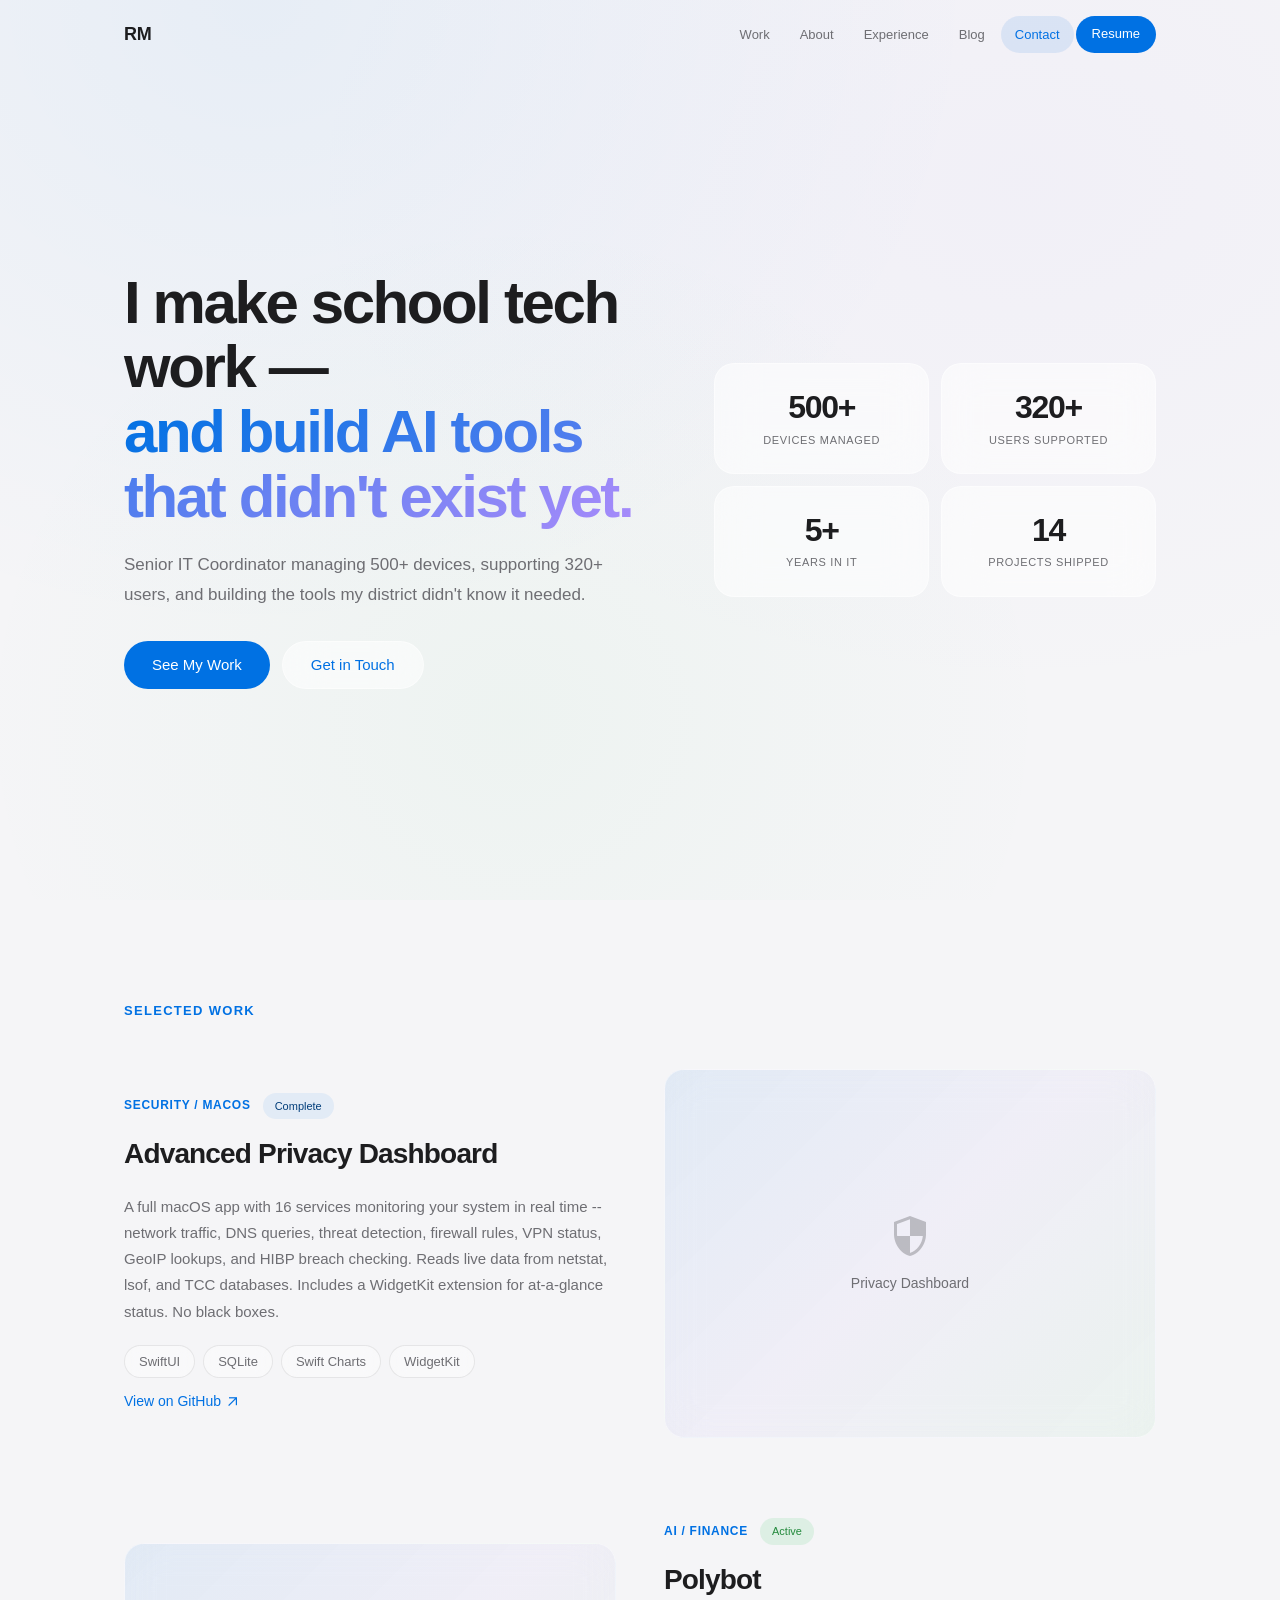
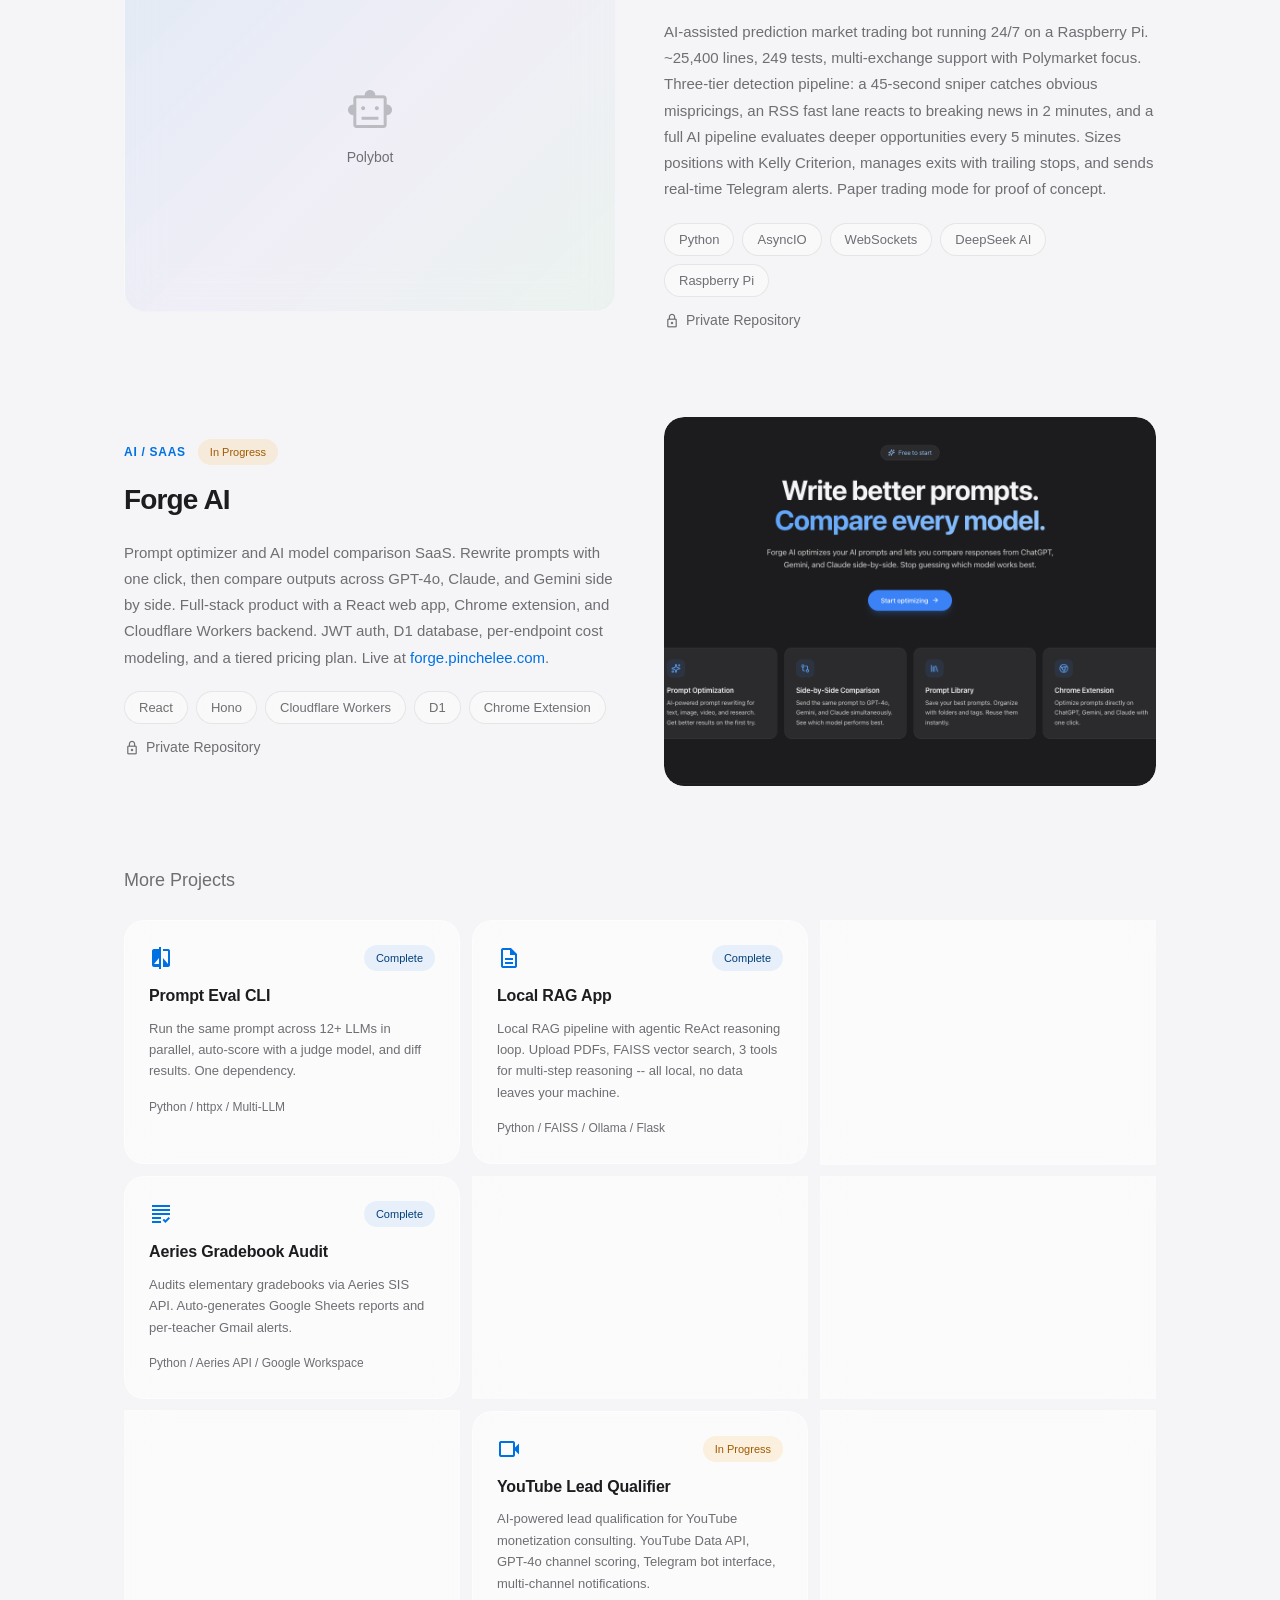
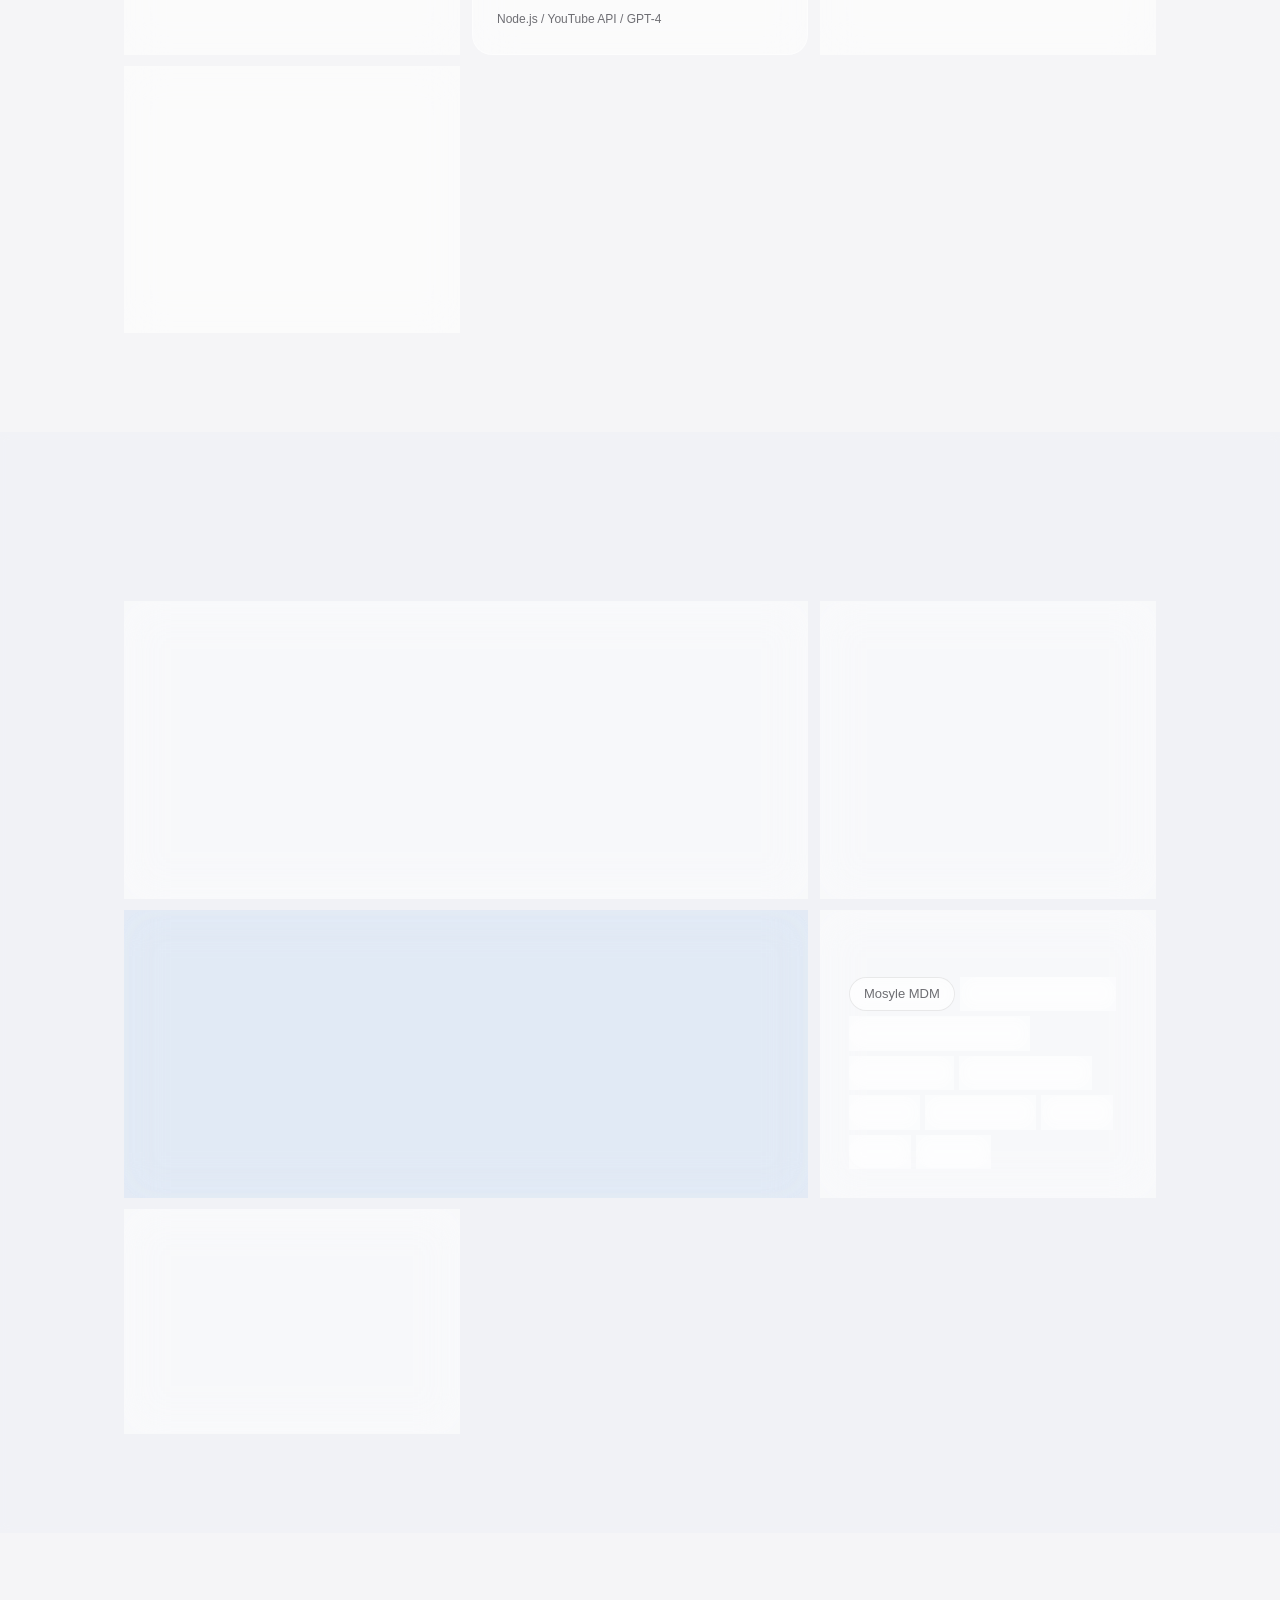
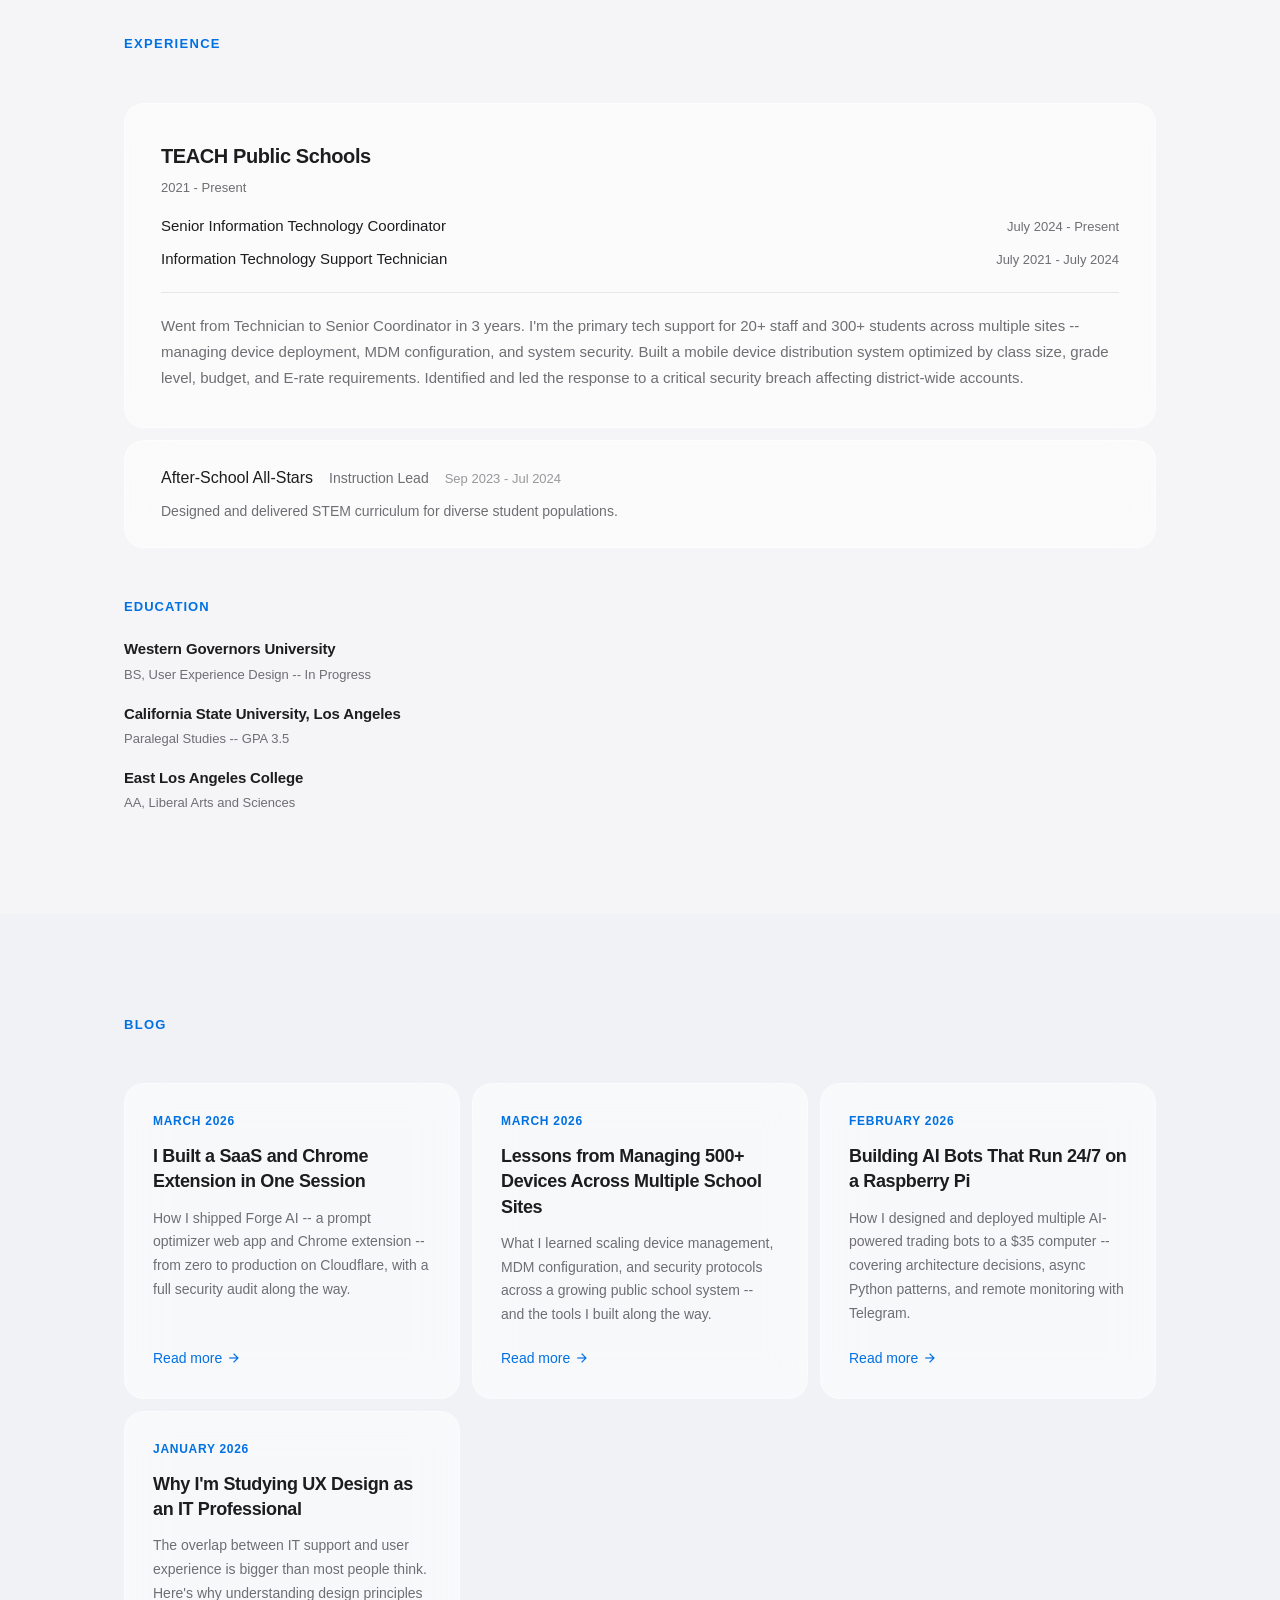
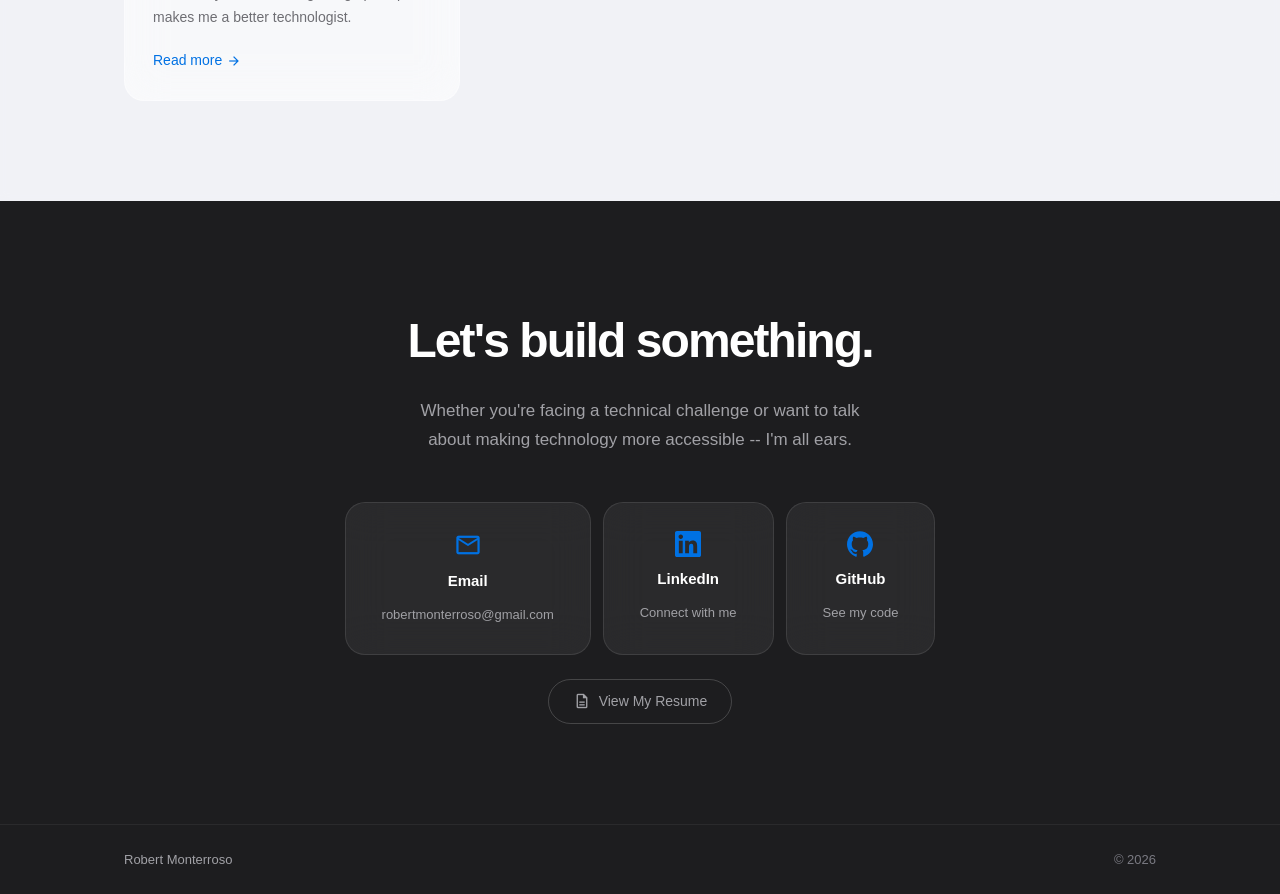
==== index.html @ 57c4ecdb "Add Forge AI screenshot, rename PromptForge to Forge AI, add live link Co-Authored-By: Claude Opus 4" ====
<!DOCTYPE html>
<html lang="en" class="no-js">
<head>
    <meta charset="UTF-8">
    <meta name="viewport" content="width=device-width, initial-scale=1.0">
    <meta name="description" content="Robert Monterroso - Senior IT Coordinator. I make school tech actually work.">
    <meta name="author" content="Robert Monterroso">
    <meta name="theme-color" content="#fafafa">
    <link rel="canonical" href="https://pinchelee.com">
    <meta property="og:title" content="Robert Monterroso | I Make School Tech Work">
    <meta property="og:description" content="Senior IT Coordinator building tools, securing systems, and making technology accessible across multi-site school environments.">
    <meta property="og:type" content="website">
    <meta property="og:url" content="https://pinchelee.com">
    <meta property="og:image" content="og-image.png">
    <meta name="twitter:card" content="summary_large_image">
    <meta name="twitter:title" content="Robert Monterroso | I Make School Tech Work">
    <meta name="twitter:description" content="Senior IT Coordinator building tools, securing systems, and making technology accessible.">
    <meta name="twitter:image" content="og-image.png">
    <title>Robert Monterroso | Senior IT Coordinator</title>
    <link rel="preconnect" href="https://fonts.googleapis.com">
    <link rel="preconnect" href="https://fonts.gstatic.com" crossorigin>
    <link href="https://fonts.googleapis.com/css2?family=Roboto:wght@300;400;500;700;900&display=swap" rel="stylesheet">
    <link href="https://fonts.googleapis.com/css2?family=Material+Symbols+Outlined:opsz,wght,FILL,GRAD@24,400,0,0&display=swap" rel="stylesheet">
    <link rel="stylesheet" href="style.css">
</head>
<body>
    <a href="#main" class="skip-link">Skip to main content</a>

    <!-- Scroll Progress -->
    <div class="scroll-progress" id="scrollProgress"></div>

    <nav class="nav" id="nav" aria-label="Main navigation">
        <div class="nav-inner">
            <a href="#" class="nav-logo">RM</a>
            <div class="nav-links" id="navLinks">
                <a href="#work" data-section="work">Work</a>
                <a href="#about" data-section="about">About</a>
                <a href="#experience" data-section="experience">Experience</a>
                <a href="#blog" data-section="blog">Blog</a>
                <a href="#contact" data-section="contact">Contact</a>
                <a href="robert-monterroso-resume.pdf" target="_blank" rel="noopener" class="nav-resume">Resume</a>
            </div>
            <button class="nav-toggle" id="navToggle" aria-label="Toggle navigation menu" aria-expanded="false" aria-controls="navLinks">
                <span></span><span></span><span></span>
            </button>
        </div>
    </nav>

    <main id="main">

    <!-- Hero -->
    <section class="hero" aria-label="Introduction">
        <div class="container hero-container">
            <div class="hero-content">
                <h1 class="hero-title">I make school tech work —<br><span class="hero-accent">and build AI tools that didn't exist yet.</span></h1>
                <p class="hero-subtitle">
                    Senior IT Coordinator managing 500+ devices, supporting 320+ users,
                    and building the tools my district didn't know it needed.
                </p>
                <div class="hero-actions">
                    <a href="#work" class="btn btn-filled">
                        See My Work
                    </a>
                    <a href="#contact" class="btn btn-outlined">Get in Touch</a>
                </div>
            </div>
            <div class="hero-visual">
                <div class="hero-stat-grid">
                    <div class="hero-stat">
                        <span class="hero-stat-number" aria-hidden="true">500+</span>
                        <span class="sr-only">500+</span>
                        <span class="hero-stat-label">Devices Managed</span>
                    </div>
                    <div class="hero-stat">
                        <span class="hero-stat-number" aria-hidden="true">320+</span>
                        <span class="sr-only">320+</span>
                        <span class="hero-stat-label">Users Supported</span>
                    </div>
                    <div class="hero-stat">
                        <span class="hero-stat-number" aria-hidden="true">5+</span>
                        <span class="sr-only">5+</span>
                        <span class="hero-stat-label">Years in IT</span>
                    </div>
                    <div class="hero-stat">
                        <span class="hero-stat-number" aria-hidden="true">14</span>
                        <span class="sr-only">14</span>
                        <span class="hero-stat-label">Projects Shipped</span>
                    </div>
                </div>
            </div>
        </div>
    </section>

    <!-- Featured Work -->
    <section class="section" id="work">
        <div class="container">
            <h2 class="section-label">Selected Work</h2>

            <!-- Featured Project 1 -->
            <div class="featured-project">
                <div class="featured-info">
                    <div class="featured-meta">
                        <span class="project-type">Security / macOS</span>
                        <span class="status status-complete">Complete</span>
                    </div>
                    <h3 class="featured-title">Advanced Privacy Dashboard</h3>
                    <p class="featured-desc">
                        A full macOS app with 16 services monitoring your system in real time -- network traffic,
                        DNS queries, threat detection, firewall rules, VPN status, GeoIP lookups, and HIBP breach
                        checking. Reads live data from netstat, lsof, and TCC databases. Includes a WidgetKit
                        extension for at-a-glance status. No black boxes.
                    </p>
                    <div class="chip-group">
                        <span class="chip">SwiftUI</span>
                        <span class="chip">SQLite</span>
                        <span class="chip">Swift Charts</span>
                        <span class="chip">WidgetKit</span>
                    </div>
                    <a href="https://github.com/pincheleee/AdvancedPrivacyDashboard" target="_blank" rel="noopener" class="project-link">
                        View on GitHub
                        <span class="material-symbols-outlined" aria-hidden="true">arrow_outward</span>
                    </a>
                </div>
                <div class="featured-visual">
                    <div class="featured-placeholder">
                        <span class="material-symbols-outlined" aria-hidden="true">security</span>
                        <span>Privacy Dashboard</span>
                    </div>
                </div>
            </div>

            <!-- Featured Project 2 -->
            <div class="featured-project featured-project-reverse">
                <div class="featured-info">
                    <div class="featured-meta">
                        <span class="project-type">AI / Finance</span>
                        <span class="status status-active">Active</span>
                    </div>
                    <h3 class="featured-title">Polybot</h3>
                    <p class="featured-desc">
                        AI-assisted prediction market trading bot running 24/7 on a Raspberry Pi. ~25,400 lines,
                        249 tests, multi-exchange support with Polymarket focus. Three-tier detection pipeline:
                        a 45-second sniper catches obvious mispricings, an RSS fast lane reacts to breaking news
                        in 2 minutes, and a full AI pipeline evaluates deeper opportunities every 5 minutes. Sizes
                        positions with Kelly Criterion, manages exits with trailing stops, and sends real-time
                        Telegram alerts. Paper trading mode for proof of concept.
                    </p>
                    <div class="chip-group">
                        <span class="chip">Python</span>
                        <span class="chip">AsyncIO</span>
                        <span class="chip">WebSockets</span>
                        <span class="chip">DeepSeek AI</span>
                        <span class="chip">Raspberry Pi</span>
                    </div>
                    <span class="project-link project-link-private">
                        <span class="material-symbols-outlined" aria-hidden="true">lock</span>
                        Private Repository
                    </span>
                </div>
                <div class="featured-visual">
                    <div class="featured-placeholder">
                        <span class="material-symbols-outlined" aria-hidden="true">smart_toy</span>
                        <span>Polybot</span>
                    </div>
                </div>
            </div>

            <!-- Featured Project 3 -->
            <div class="featured-project">
                <div class="featured-info">
                    <div class="featured-meta">
                        <span class="project-type">AI / SaaS</span>
                        <span class="status status-progress">In Progress</span>
                    </div>
                    <h3 class="featured-title">Forge AI</h3>
                    <p class="featured-desc">
                        Prompt optimizer and AI model comparison SaaS. Rewrite prompts with one click,
                        then compare outputs across GPT-4o, Claude, and Gemini side by side. Full-stack
                        product with a React web app, Chrome extension, and Cloudflare Workers backend.
                        JWT auth, D1 database, per-endpoint cost modeling, and a tiered pricing plan.
                        Live at <a href="https://forge.pinchelee.com" target="_blank" rel="noopener">forge.pinchelee.com</a>.
                    </p>
                    <div class="chip-group">
                        <span class="chip">React</span>
                        <span class="chip">Hono</span>
                        <span class="chip">Cloudflare Workers</span>
                        <span class="chip">D1</span>
                        <span class="chip">Chrome Extension</span>
                    </div>
                    <span class="project-link project-link-private">
                        <span class="material-symbols-outlined" aria-hidden="true">lock</span>
                        Private Repository
                    </span>
                </div>
                <div class="featured-visual">
                    <img src="img/forge-ai-screenshot.png" alt="Forge AI landing page" class="featured-img" loading="lazy">
                </div>
            </div>

            <!-- More Projects Grid -->
            <h3 class="more-projects-label">More Projects</h3>
            <div class="projects-grid">
                <a href="https://github.com/pincheleee/prompt-eval-cli" target="_blank" rel="noopener" class="mini-project-card">
                    <div class="mini-project-top">
                        <span class="material-symbols-outlined" aria-hidden="true">compare</span>
                        <span class="status status-complete">Complete</span>
                    </div>
                    <h4>Prompt Eval CLI</h4>
                    <p>Run the same prompt across 12+ LLMs in parallel, auto-score with a judge model, and diff results. One dependency.</p>
                    <div class="mini-chips">Python / httpx / Multi-LLM</div>
                </a>

                <a href="https://github.com/pincheleee/Local_RAG_App" target="_blank" rel="noopener" class="mini-project-card">
                    <div class="mini-project-top">
                        <span class="material-symbols-outlined" aria-hidden="true">description</span>
                        <span class="status status-complete">Complete</span>
                    </div>
                    <h4>Local RAG App</h4>
                    <p>Local RAG pipeline with agentic ReAct reasoning loop. Upload PDFs, FAISS vector search, 3 tools for multi-step reasoning -- all local, no data leaves your machine.</p>
                    <div class="mini-chips">Python / FAISS / Ollama / Flask</div>
                </a>

                <a href="https://github.com/pincheleee/grabby-app" target="_blank" rel="noopener" class="mini-project-card">
                    <div class="mini-project-top">
                        <span class="material-symbols-outlined" aria-hidden="true">download</span>
                        <span class="status status-complete">Complete</span>
                    </div>
                    <h4>Grabby</h4>
                    <p>Native macOS YouTube downloader. SwiftUI app wrapping yt-dlp with playlist support, download queue, history, and cookie passthrough. 35MB self-contained DMG.</p>
                    <div class="mini-chips">Swift / SwiftUI / SQLite / yt-dlp</div>
                </a>

                <div class="mini-project-card mini-project-card-static">
                    <div class="mini-project-top">
                        <span class="material-symbols-outlined" aria-hidden="true">grading</span>
                        <span class="status status-complete">Complete</span>
                    </div>
                    <h4>Aeries Gradebook Audit</h4>
                    <p>Audits elementary gradebooks via Aeries SIS API. Auto-generates Google Sheets reports and per-teacher Gmail alerts.</p>
                    <div class="mini-chips">Python / Aeries API / Google Workspace</div>
                </div>

                <a href="https://github.com/pincheleee/Research_Automation_App" target="_blank" rel="noopener" class="mini-project-card">
                    <div class="mini-project-top">
                        <span class="material-symbols-outlined" aria-hidden="true">science</span>
                        <span class="status status-progress">In Progress</span>
                    </div>
                    <h4>Research Automation</h4>
                    <p>Web scraping to AI processing to Notion pipeline. Handles bulk URLs, auto-transcription, and structured knowledge bases.</p>
                    <div class="mini-chips">Python / Selenium / Claude API</div>
                </a>

                <a href="https://github.com/pincheleee/iiqreply" target="_blank" rel="noopener" class="mini-project-card">
                    <div class="mini-project-top">
                        <span class="material-symbols-outlined" aria-hidden="true">support_agent</span>
                        <span class="status status-complete">Complete</span>
                    </div>
                    <h4>IIQ Reply</h4>
                    <p>AI chatbot that auto-drafts and resolves Incident IQ help desk tickets using local LLMs and OpenAI.</p>
                    <div class="mini-chips">FastAPI / Ollama / LangChain</div>
                </a>

                <a href="https://github.com/pincheleee/Web_Audio_Synthesizer" target="_blank" rel="noopener" class="mini-project-card">
                    <div class="mini-project-top">
                        <span class="material-symbols-outlined" aria-hidden="true">music_note</span>
                        <span class="status status-complete">Complete</span>
                    </div>
                    <h4>Web Audio Synthesizer</h4>
                    <p>Browser-based TR-808 drum machine with a 16-step sequencer and physically modeled sounds. Zero dependencies, pure Web Audio API with low-latency scheduling.</p>
                    <div class="mini-chips">JavaScript / Web Audio API / ES6 Modules</div>
                </a>

                <a href="https://github.com/pincheleee/youtube-lead-qualifier" target="_blank" rel="noopener" class="mini-project-card">
                    <div class="mini-project-top">
                        <span class="material-symbols-outlined" aria-hidden="true">videocam</span>
                        <span class="status status-progress">In Progress</span>
                    </div>
                    <h4>YouTube Lead Qualifier</h4>
                    <p>AI-powered lead qualification for YouTube monetization consulting. YouTube Data API, GPT-4o channel scoring, Telegram bot interface, multi-channel notifications.</p>
                    <div class="mini-chips">Node.js / YouTube API / GPT-4</div>
                </a>

                <a href="https://github.com/pincheleee/Mobile_Ordering_App" target="_blank" rel="noopener" class="mini-project-card">
                    <div class="mini-project-top">
                        <span class="material-symbols-outlined" aria-hidden="true">restaurant</span>
                        <span class="status status-progress">Prototype</span>
                    </div>
                    <h4>Mobile Ordering App</h4>
                    <p>Campus cafe mobile ordering prototype with accessible components, form validation, and interactive UI.</p>
                    <div class="mini-chips">React / TypeScript / Tailwind</div>
                </a>

                <div class="mini-project-card mini-project-card-static">
                    <div class="mini-project-top">
                        <span class="material-symbols-outlined" aria-hidden="true">monitoring</span>
                        <span class="status status-active">Active</span>
                    </div>
                    <h4>AI Trading Bot Suite</h4>
                    <p>Four AI-powered equity trading bots targeting different data edges -- government publications, FDA/biotech events, SEC insider filings, and USDA commodities. Ensemble AI analysis, fail-closed filters, atomic writes.</p>
                    <div class="mini-chips">Python / AsyncIO / Alpaca / SEC EDGAR / openFDA</div>
                </div>
            </div>
        </div>
    </section>

    <!-- About - Bento Grid -->
    <section class="section section-tinted" id="about">
        <div class="container">
            <h2 class="section-label">About</h2>
            <div class="bento-grid">
                <div class="bento-card bento-bio">
                    <p class="bento-bio-lead">I believe technology should empower people, not intimidate them.</p>
                    <p>Over 5 years in IT, I've gone from Technician to Senior Coordinator at a multi-site
                    public school system. I translate user needs into technical solutions and build the tools
                    that don't exist yet.</p>
                </div>

                <div class="bento-card bento-currently">
                    <h3>Currently</h3>
                    <ul>
                        <li>Transitioning into AI/ML and applied AI engineering</li>
                        <li>Senior IT Coordinator at TEACH Public Schools</li>
                        <li>Studying UX Design at WGU</li>
                        <li>Building AI-powered trading bots</li>
                        <li>Based in Los Angeles, CA</li>
                    </ul>
                </div>

                <div class="bento-card bento-quote">
                    <span class="material-symbols-outlined quote-icon" aria-hidden="true">format_quote</span>
                    <blockquote>
                        "During my first week, I was thrown into the deep end -- tasked with fixing
                        devices and an organizational unit left in disarray. Despite barely knowing
                        anything at the time, I managed to resolve it all. That experience taught me
                        that determination and resourcefulness can solve almost anything."
                    </blockquote>
                </div>

                <div class="bento-card bento-stack">
                    <h3>Tools & Tech</h3>
                    <div class="chip-group">
                        <span class="chip">Mosyle MDM</span>
                        <span class="chip">Windows/macOS/iOS</span>
                        <span class="chip">Google Workspace Admin</span>
                        <span class="chip">Freshservice</span>
                        <span class="chip">Network (TCP/IP)</span>
                        <span class="chip">Python</span>
                        <span class="chip">Swift / SwiftUI</span>
                        <span class="chip">Docker</span>
                        <span class="chip">Linux</span>
                        <span class="chip">Node.js</span>
                    </div>
                </div>

                <div class="bento-card bento-certs">
                    <h3>Certifications</h3>
                    <div class="cert-list">
                        <div class="cert-item">
                            <span class="material-symbols-outlined" aria-hidden="true">verified</span>
                            <span>Jamf Certified Associate</span>
                        </div>
                        <div class="cert-item">
                            <span class="material-symbols-outlined" aria-hidden="true">verified</span>
                            <span>CompTIA Security+ ce</span>
                        </div>
                        <div class="cert-item">
                            <span class="material-symbols-outlined" aria-hidden="true">verified</span>
                            <span>WGU Design Foundations</span>
                        </div>
                        <div class="cert-item">
                            <span class="material-symbols-outlined" aria-hidden="true">verified</span>
                            <span>WGU Business Power Skills</span>
                        </div>
                    </div>
                </div>
            </div>
        </div>
    </section>

    <!-- Experience -->
    <section class="section" id="experience">
        <div class="container">
            <h2 class="section-label">Experience</h2>

            <div class="exp-primary">
                <div class="exp-header">
                    <h3>TEACH Public Schools</h3>
                    <p class="exp-range">2021 - Present</p>
                </div>
                <div class="exp-roles">
                    <div class="exp-role">
                        <span class="exp-role-title">Senior Information Technology Coordinator</span>
                        <span class="exp-role-date">July 2024 - Present</span>
                    </div>
                    <div class="exp-role">
                        <span class="exp-role-title">Information Technology Support Technician</span>
                        <span class="exp-role-date">July 2021 - July 2024</span>
                    </div>
                </div>
                <p class="exp-narrative">
                    Went from Technician to Senior Coordinator in 3 years. I'm the primary tech
                    support for 20+ staff and 300+ students across multiple sites -- managing device
                    deployment, MDM configuration, and system security. Built a mobile device distribution
                    system optimized by class size, grade level, budget, and E-rate requirements.
                    Identified and led the response to a critical security breach affecting district-wide accounts.
                </p>
            </div>

            <div class="exp-secondary">
                <div class="exp-compact">
                    <h4>After-School All-Stars</h4>
                    <span class="exp-compact-role">Instruction Lead</span>
                    <span class="exp-compact-date">Sep 2023 - Jul 2024</span>
                    <p>Designed and delivered STEM curriculum for diverse student populations.</p>
                </div>
            </div>

            <!-- Education -->
            <div class="edu-section">
                <h3 class="edu-heading">Education</h3>
                <div class="edu-list">
                    <div class="edu-item">
                        <strong>Western Governors University</strong>
                        <span>BS, User Experience Design -- In Progress</span>
                    </div>
                    <div class="edu-item">
                        <strong>California State University, Los Angeles</strong>
                        <span>Paralegal Studies -- GPA 3.5</span>
                    </div>
                    <div class="edu-item">
                        <strong>East Los Angeles College</strong>
                        <span>AA, Liberal Arts and Sciences</span>
                    </div>
                </div>
            </div>
        </div>
    </section>

    <!-- Blog -->
    <section class="section section-tinted" id="blog">
        <div class="container">
            <h2 class="section-label">Blog</h2>
            <div class="blog-grid">
                <a href="blog/forge-ai-launch.html" class="blog-card">
                    <span class="blog-date">March 2026</span>
                    <h3 class="blog-title">I Built a SaaS and Chrome Extension in One Session</h3>
                    <p class="blog-excerpt">How I shipped Forge AI -- a prompt optimizer web app and Chrome extension -- from zero to production on Cloudflare, with a full security audit along the way.</p>
                    <span class="blog-read-more">Read more <span class="material-symbols-outlined" aria-hidden="true">arrow_forward</span></span>
                </a>
                <a href="#" class="blog-card">
                    <span class="blog-date">March 2026</span>
                    <h3 class="blog-title">Lessons from Managing 500+ Devices Across Multiple School Sites</h3>
                    <p class="blog-excerpt">What I learned scaling device management, MDM configuration, and security protocols across a growing public school system -- and the tools I built along the way.</p>
                    <span class="blog-read-more">Read more <span class="material-symbols-outlined" aria-hidden="true">arrow_forward</span></span>
                </a>
                <a href="#" class="blog-card">
                    <span class="blog-date">February 2026</span>
                    <h3 class="blog-title">Building AI Bots That Run 24/7 on a Raspberry Pi</h3>
                    <p class="blog-excerpt">How I designed and deployed multiple AI-powered trading bots to a $35 computer -- covering architecture decisions, async Python patterns, and remote monitoring with Telegram.</p>
                    <span class="blog-read-more">Read more <span class="material-symbols-outlined" aria-hidden="true">arrow_forward</span></span>
                </a>
                <a href="#" class="blog-card">
                    <span class="blog-date">January 2026</span>
                    <h3 class="blog-title">Why I'm Studying UX Design as an IT Professional</h3>
                    <p class="blog-excerpt">The overlap between IT support and user experience is bigger than most people think. Here's why understanding design principles makes me a better technologist.</p>
                    <span class="blog-read-more">Read more <span class="material-symbols-outlined" aria-hidden="true">arrow_forward</span></span>
                </a>
            </div>
        </div>
    </section>

    <!-- Contact - Dark Section -->
    <section class="section section-dark" id="contact">
        <div class="container contact-section">
            <h2 class="contact-heading">Let's build something.</h2>
            <p class="contact-text">
                Whether you're facing a technical challenge or want to talk about
                making technology more accessible -- I'm all ears.
            </p>
            <div class="contact-links">
                <a href="mailto:robertmonterroso@gmail.com" class="contact-card">
                    <span class="material-symbols-outlined" aria-hidden="true">mail</span>
                    <strong>Email</strong>
                    <span class="contact-detail">robertmonterroso@gmail.com</span>
                </a>
                <a href="https://www.linkedin.com/in/robert-lee-m-ab16141a1/" target="_blank" rel="noopener" class="contact-card">
                    <svg class="social-icon" viewBox="0 0 24 24" fill="currentColor" aria-hidden="true"><path d="M20.447 20.452h-3.554v-5.569c0-1.328-.027-3.037-1.852-3.037-1.853 0-2.136 1.445-2.136 2.939v5.667H9.351V9h3.414v1.561h.046c.477-.9 1.637-1.85 3.37-1.85 3.601 0 4.267 2.37 4.267 5.455v6.286zM5.337 7.433c-1.144 0-2.063-.926-2.063-2.065 0-1.138.92-2.063 2.063-2.063 1.14 0 2.064.925 2.064 2.063 0 1.139-.925 2.065-2.064 2.065zm1.782 13.019H3.555V9h3.564v11.452zM22.225 0H1.771C.792 0 0 .774 0 1.729v20.542C0 23.227.792 24 1.771 24h20.451C23.2 24 24 23.227 24 22.271V1.729C24 .774 23.2 0 22.222 0h.003z"/></svg>
                    <strong>LinkedIn</strong>
                    <span class="contact-detail">Connect with me</span>
                </a>
                <a href="https://github.com/pincheleee" target="_blank" rel="noopener" class="contact-card">
                    <svg class="social-icon" viewBox="0 0 24 24" fill="currentColor" aria-hidden="true"><path d="M12 .297c-6.63 0-12 5.373-12 12 0 5.303 3.438 9.8 8.205 11.385.6.113.82-.258.82-.577 0-.285-.01-1.04-.015-2.04-3.338.724-4.042-1.61-4.042-1.61C4.422 18.07 3.633 17.7 3.633 17.7c-1.087-.744.084-.729.084-.729 1.205.084 1.838 1.236 1.838 1.236 1.07 1.835 2.809 1.305 3.495.998.108-.776.417-1.305.76-1.605-2.665-.3-5.466-1.332-5.466-5.93 0-1.31.465-2.38 1.235-3.22-.135-.303-.54-1.523.105-3.176 0 0 1.005-.322 3.3 1.23.96-.267 1.98-.399 3-.405 1.02.006 2.04.138 3 .405 2.28-1.552 3.285-1.23 3.285-1.23.645 1.653.24 2.873.12 3.176.765.84 1.23 1.91 1.23 3.22 0 4.61-2.805 5.625-5.475 5.92.42.36.81 1.096.81 2.22 0 1.606-.015 2.896-.015 3.286 0 .315.21.69.825.57C20.565 22.092 24 17.592 24 12.297c0-6.627-5.373-12-12-12"/></svg>
                    <strong>GitHub</strong>
                    <span class="contact-detail">See my code</span>
                </a>
            </div>
            <a href="robert-monterroso-resume.pdf" target="_blank" rel="noopener" class="resume-link">
                <span class="material-symbols-outlined" aria-hidden="true">description</span>
                View My Resume
            </a>
        </div>
    </section>

    </main>

    <footer class="footer">
        <div class="container footer-inner">
            <span class="footer-name">Robert Monterroso</span>
            <span class="footer-copy">&copy; 2026</span>
        </div>
    </footer>

    <script>
        // Enable JS-dependent animations
        document.documentElement.classList.replace('no-js', 'js-enabled');

        const nav = document.getElementById('nav');
        const navLinks = document.getElementById('navLinks');
        const navToggle = document.getElementById('navToggle');
        const scrollProgress = document.getElementById('scrollProgress');
        const prefersReducedMotion = window.matchMedia('(prefers-reduced-motion: reduce)').matches;

        // Mobile menu toggle with accessibility
        navToggle.addEventListener('click', () => {
            const isOpen = navLinks.classList.toggle('open');
            navToggle.setAttribute('aria-expanded', isOpen);
            if (isOpen) {
                navLinks.querySelector('a').focus();
            }
        });

        // Close menu on outside click
        document.addEventListener('click', (e) => {
            if (!e.target.closest('.nav') && navLinks.classList.contains('open')) {
                navLinks.classList.remove('open');
                navToggle.setAttribute('aria-expanded', 'false');
            }
        });

        // Close menu on Escape
        document.addEventListener('keydown', (e) => {
            if (e.key === 'Escape' && navLinks.classList.contains('open')) {
                navLinks.classList.remove('open');
                navToggle.setAttribute('aria-expanded', 'false');
                navToggle.focus();
            }
        });

        // Scroll: nav background + progress bar
        window.addEventListener('scroll', () => {
            nav.classList.toggle('scrolled', window.scrollY > 50);
            const scrolled = window.scrollY / (document.documentElement.scrollHeight - window.innerHeight);
            scrollProgress.style.transform = `scaleX(${scrolled})`;
        });

        // Section fade-in
        const sectionObserver = new IntersectionObserver((entries) => {
            entries.forEach(entry => {
                if (entry.isIntersecting) {
                    entry.target.classList.add('visible');
                }
            });
        }, { threshold: 0.1 });

        document.querySelectorAll('.section').forEach(el => sectionObserver.observe(el));

        // Active nav link
        const sections = document.querySelectorAll('section[id]');
        const navItems = document.querySelectorAll('.nav-links a[data-section]');

        const activeObserver = new IntersectionObserver((entries) => {
            entries.forEach(entry => {
                if (entry.isIntersecting) {
                    navItems.forEach(link => {
                        link.classList.toggle('active', link.dataset.section === entry.target.id);
                    });
                }
            });
        }, { threshold: 0.3, rootMargin: '-80px 0px -50% 0px' });

        sections.forEach(section => activeObserver.observe(section));

        // Smooth scroll (handles logo link and section links)
        document.querySelectorAll('a[href^="#"]').forEach(link => {
            link.addEventListener('click', e => {
                const href = link.getAttribute('href');
                if (href === '#') {
                    e.preventDefault();
                    window.scrollTo({ top: 0, behavior: 'smooth' });
                    navLinks.classList.remove('open');
                    navToggle.setAttribute('aria-expanded', 'false');
                    return;
                }
                e.preventDefault();
                const target = document.querySelector(href);
                if (target) {
                    target.scrollIntoView({ behavior: 'smooth' });
                    navLinks.classList.remove('open');
                    navToggle.setAttribute('aria-expanded', 'false');
                }
            });
        });

        // Staggered card animation (uses DOM index, not batch index)
        const allCards = document.querySelectorAll('.mini-project-card, .bento-card, .blog-card');
        allCards.forEach((el, index) => {
            el.dataset.cardIndex = index % 6;
        });

        const cardObserver = new IntersectionObserver((entries) => {
            entries.forEach(entry => {
                if (entry.isIntersecting) {
                    entry.target.style.transitionDelay = `${entry.target.dataset.cardIndex * 60}ms`;
                    entry.target.classList.add('card-visible');
                    cardObserver.unobserve(entry.target);
                }
            });
        }, { threshold: 0.1 });

        allCards.forEach(el => cardObserver.observe(el));

        // Counter animation for hero stats
        const statObserver = new IntersectionObserver((entries) => {
            entries.forEach(entry => {
                if (entry.isIntersecting) {
                    animateStats();
                    statObserver.unobserve(entry.target);
                }
            });
        }, { threshold: 0.5 });

        const statGrid = document.querySelector('.hero-stat-grid');
        if (statGrid) statObserver.observe(statGrid);

        function animateStats() {
            if (prefersReducedMotion) return;
            document.querySelectorAll('.hero-stat-number').forEach(el => {
                const text = el.textContent;
                const num = parseInt(text.replace(/[^0-9]/g, ''));
                const suffix = text.replace(/^[\d,]+/, '');
                let current = 0;
                const step = Math.ceil(num / 40);
                const interval = setInterval(() => {
                    current += step;
                    if (current >= num) {
                        current = num;
                        clearInterval(interval);
                    }
                    el.textContent = current.toLocaleString() + suffix;
                }, 30);
            });
        }
    </script>

</body>
</html>
---- style.css ----
/* ── Reset ── */
*, *::before, *::after {
    margin: 0;
    padding: 0;
    box-sizing: border-box;
}

:root {
    /* Liquid Glass palette */
    --surface: #f5f5f7;
    --surface-tint: #eef0f5;
    --surface-card: rgba(255, 255, 255, 0.55);
    --surface-card-hover: rgba(255, 255, 255, 0.72);
    --surface-translucent: rgba(245, 245, 247, 0.72);
    --glass-border: rgba(255, 255, 255, 0.45);
    --glass-border-strong: rgba(255, 255, 255, 0.7);
    --glass-shadow: rgba(0, 0, 0, 0.06);
    --on-surface: #1d1d1f;
    --on-surface-muted: #6e6e73;
    --primary: #0071e3;
    --primary-soft: rgba(0, 113, 227, 0.1);
    --primary-container: rgba(0, 113, 227, 0.08);
    --on-primary: #fff;
    --on-primary-container: #003d7a;
    --outline: rgba(0, 0, 0, 0.08);
    --outline-variant: rgba(0, 0, 0, 0.06);
    --dark-bg: #1d1d1f;
    --dark-surface: rgba(255, 255, 255, 0.06);
    --dark-text: #f5f5f7;
    --dark-muted: #a1a1a6;
    --dark-border: rgba(255, 255, 255, 0.1);
    --dark-border-hover: rgba(255, 255, 255, 0.18);
    --status-active-bg: rgba(52, 199, 89, 0.12);
    --status-active-text: #248a3d;
    --status-progress-bg: rgba(255, 159, 10, 0.12);
    --status-progress-text: #a05a00;
    --elevation-1: 0 1px 4px rgba(0, 0, 0, 0.04), 0 0 0 0.5px rgba(0, 0, 0, 0.03);
    --elevation-2: 0 4px 16px rgba(0, 0, 0, 0.08), 0 0 0 0.5px rgba(0, 0, 0, 0.04);
    --elevation-3: 0 12px 40px rgba(0, 0, 0, 0.1), 0 0 0 0.5px rgba(0, 0, 0, 0.04);
    --glass-blur: 20px;
    --glass-blur-strong: 40px;
    --radius: 20px;
    --radius-sm: 14px;
    --radius-xs: 10px;
    --max-width: 1080px;
    --ease: cubic-bezier(0.25, 0.1, 0.25, 1);
}

/* Subtle mesh gradient background */
body {
    font-family: -apple-system, BlinkMacSystemFont, 'SF Pro Display', 'SF Pro Text', 'Helvetica Neue', sans-serif;
    color: var(--on-surface);
    background: var(--surface);
    background-image:
        radial-gradient(ellipse at 20% 0%, rgba(0, 113, 227, 0.06) 0%, transparent 50%),
        radial-gradient(ellipse at 80% 20%, rgba(167, 139, 250, 0.05) 0%, transparent 50%),
        radial-gradient(ellipse at 40% 80%, rgba(52, 199, 89, 0.04) 0%, transparent 50%);
    background-attachment: fixed;
    line-height: 1.65;
    font-size: 16px;
    -webkit-font-smoothing: antialiased;
    font-feature-settings: 'kern' 1;
}

.container {
    max-width: var(--max-width);
    margin: 0 auto;
    padding: 0 24px;
}

a { color: var(--primary); text-decoration: none; }

/* ── Screen Reader Only ── */
.sr-only {
    position: absolute;
    width: 1px;
    height: 1px;
    padding: 0;
    margin: -1px;
    overflow: hidden;
    clip: rect(0, 0, 0, 0);
    white-space: nowrap;
    border: 0;
}

/* ── Skip Link ── */
.skip-link {
    position: absolute;
    left: -9999px;
    top: 8px;
    z-index: 200;
    padding: 8px 16px;
    background: var(--primary);
    color: var(--on-primary);
    border-radius: 10px;
    font-size: 0.875rem;
    font-weight: 500;
}
.skip-link:focus { left: 16px; }

/* ── Focus ── */
a:focus-visible, button:focus-visible {
    outline: 2px solid var(--primary);
    outline-offset: 2px;
}

/* ── Scroll Progress ── */
.scroll-progress {
    position: fixed;
    top: 0;
    left: 0;
    right: 0;
    height: 2px;
    background: linear-gradient(90deg, var(--primary), #a78bfa);
    transform: scaleX(0);
    transform-origin: left;
    z-index: 200;
    transition: none;
}

/* ── Nav ── Liquid Glass bar */
.nav {
    position: fixed;
    top: 2px;
    left: 0;
    right: 0;
    z-index: 100;
    transition: background 0.4s var(--ease), box-shadow 0.4s var(--ease), backdrop-filter 0.4s var(--ease);
}

.nav.scrolled {
    background: rgba(245, 245, 247, 0.6);
    backdrop-filter: saturate(180%) blur(var(--glass-blur));
    -webkit-backdrop-filter: saturate(180%) blur(var(--glass-blur));
    box-shadow: 0 0.5px 0 rgba(0, 0, 0, 0.08), var(--elevation-1);
}

.nav-inner {
    max-width: var(--max-width);
    margin: 0 auto;
    padding: 14px 24px;
    display: flex;
    align-items: center;
    justify-content: space-between;
}

.nav-logo {
    font-weight: 700;
    font-size: 1.125rem;
    color: var(--on-surface);
    letter-spacing: -0.02em;
}

.nav-links {
    display: flex;
    gap: 2px;
}

.nav-links a {
    color: var(--on-surface-muted);
    font-size: 0.8125rem;
    font-weight: 500;
    padding: 8px 14px;
    border-radius: 100px;
    transition: background 0.25s var(--ease), color 0.25s var(--ease);
}

.nav-links a:hover {
    background: rgba(0, 0, 0, 0.04);
    color: var(--on-surface);
}

.nav-links a.active {
    color: var(--primary);
    background: var(--primary-soft);
}

.nav-links .nav-resume {
    color: var(--on-primary);
    background: var(--primary);
    border: none;
    border-radius: 100px;
    padding: 7px 16px;
    font-size: 0.8125rem;
    font-weight: 500;
    transition: opacity 0.25s var(--ease), transform 0.15s var(--ease);
}

.nav-links .nav-resume:hover {
    opacity: 0.85;
    transform: scale(0.98);
    background: var(--primary);
}

.nav-toggle {
    display: none;
    flex-direction: column;
    gap: 5px;
    align-items: center;
    justify-content: center;
    min-width: 44px;
    min-height: 44px;
    background: none;
    border: none;
    cursor: pointer;
    border-radius: 50%;
    transition: background 0.2s;
}

.nav-toggle:hover { background: rgba(0, 0, 0, 0.04); }

.nav-toggle span {
    display: block;
    width: 20px;
    height: 1.5px;
    background: var(--on-surface);
    border-radius: 2px;
}

/* ── Hero ── */
.hero {
    padding: 140px 0 80px;
    min-height: 100vh;
    display: flex;
    align-items: center;
}

.hero-container {
    display: grid;
    grid-template-columns: 1.2fr 1fr;
    gap: 60px;
    align-items: center;
}

.hero-title {
    font-size: clamp(2.5rem, 5.5vw, 3.75rem);
    font-weight: 700;
    letter-spacing: -0.04em;
    line-height: 1.08;
    margin-bottom: 20px;
}

.hero-accent {
    background: linear-gradient(135deg, var(--primary), #a78bfa);
    -webkit-background-clip: text;
    -webkit-text-fill-color: transparent;
    background-clip: text;
}

.hero-subtitle {
    font-size: 1.0625rem;
    color: var(--on-surface-muted);
    max-width: 500px;
    line-height: 1.75;
    margin-bottom: 32px;
    font-weight: 400;
}

.hero-actions {
    display: flex;
    gap: 12px;
    flex-wrap: wrap;
}

/* Hero Stats -- Glass cards */
.hero-stat-grid {
    display: grid;
    grid-template-columns: 1fr 1fr;
    gap: 12px;
}

.hero-stat {
    background: var(--surface-card);
    backdrop-filter: blur(var(--glass-blur));
    -webkit-backdrop-filter: blur(var(--glass-blur));
    border: 1px solid var(--glass-border);
    border-radius: var(--radius);
    padding: 24px;
    text-align: center;
    transition: background 0.3s var(--ease), box-shadow 0.3s var(--ease), transform 0.3s var(--ease);
}

.hero-stat:hover {
    background: var(--surface-card-hover);
    box-shadow: var(--elevation-2);
    transform: translateY(-2px);
}

.hero-stat-number {
    display: block;
    font-size: 2rem;
    font-weight: 700;
    color: var(--on-surface);
    letter-spacing: -0.04em;
    line-height: 1.2;
}

.hero-stat-label {
    display: block;
    font-size: 0.6875rem;
    font-weight: 500;
    color: var(--on-surface-muted);
    text-transform: uppercase;
    letter-spacing: 0.06em;
    margin-top: 4px;
}

/* ── Buttons ── */
.btn {
    display: inline-flex;
    align-items: center;
    gap: 8px;
    padding: 0 28px;
    height: 48px;
    border-radius: 100px;
    font-size: 0.9375rem;
    font-weight: 500;
    transition: all 0.25s var(--ease);
}

.btn-filled {
    background: var(--primary);
    color: var(--on-primary);
}

.btn-filled:hover {
    opacity: 0.88;
    transform: scale(0.98);
}

.btn-outlined {
    background: var(--surface-card);
    backdrop-filter: blur(var(--glass-blur));
    -webkit-backdrop-filter: blur(var(--glass-blur));
    color: var(--primary);
    border: 1px solid var(--glass-border);
}

.btn-outlined:hover {
    background: var(--surface-card-hover);
    border-color: var(--glass-border-strong);
}

/* ── Sections ── */
.section {
    padding: 100px 0;
}

.js-enabled .section {
    opacity: 0;
    transform: translateY(24px);
    transition: opacity 0.7s var(--ease), transform 0.7s var(--ease);
}

.js-enabled .section.visible {
    opacity: 1;
    transform: none;
}

.section-tinted {
    background: rgba(238, 240, 245, 0.5);
    backdrop-filter: blur(4px);
    -webkit-backdrop-filter: blur(4px);
}

.section-label {
    font-size: 0.8125rem;
    font-weight: 600;
    text-transform: uppercase;
    letter-spacing: 0.1em;
    color: var(--primary);
    margin-bottom: 48px;
}

/* ── Chips ── */
.chip-group {
    display: flex;
    flex-wrap: wrap;
    gap: 8px;
}

.chip {
    padding: 5px 14px;
    border-radius: 100px;
    border: 1px solid var(--outline);
    background: rgba(255, 255, 255, 0.4);
    backdrop-filter: blur(8px);
    -webkit-backdrop-filter: blur(8px);
    color: var(--on-surface-muted);
    font-size: 0.8125rem;
    font-weight: 500;
}

.status {
    font-size: 0.6875rem;
    font-weight: 500;
    padding: 4px 12px;
    border-radius: 100px;
    white-space: nowrap;
}

.status-active { background: var(--status-active-bg); color: var(--status-active-text); }
.status-progress { background: var(--status-progress-bg); color: var(--status-progress-text); }
.status-complete { background: var(--primary-container); color: var(--on-primary-container); }

/* ── Featured Projects ── Glass panels */
.featured-project {
    display: grid;
    grid-template-columns: 1fr 1fr;
    gap: 48px;
    align-items: center;
    margin-bottom: 80px;
}

.featured-project-reverse {
    direction: rtl;
}

.featured-project-reverse > * {
    direction: ltr;
}

.featured-meta {
    display: flex;
    align-items: center;
    gap: 12px;
    margin-bottom: 12px;
}

.project-type {
    font-size: 0.75rem;
    font-weight: 600;
    text-transform: uppercase;
    letter-spacing: 0.06em;
    color: var(--primary);
}

.featured-title {
    font-size: 1.75rem;
    font-weight: 700;
    letter-spacing: -0.03em;
    margin-bottom: 16px;
}

.featured-desc {
    color: var(--on-surface-muted);
    font-size: 0.9375rem;
    line-height: 1.75;
    margin-bottom: 20px;
}

.project-link {
    display: inline-flex;
    align-items: center;
    gap: 4px;
    margin-top: 12px;
    font-size: 0.875rem;
    font-weight: 500;
    color: var(--primary);
    transition: gap 0.2s var(--ease);
}

.project-link:hover { gap: 8px; }

.project-link .material-symbols-outlined { font-size: 16px; }

.project-link-private {
    color: var(--on-surface-muted);
    cursor: default;
    gap: 6px;
}

.project-link-private:hover { gap: 6px; }

/* Featured Visual -- Glass placeholder */
.featured-visual {
    aspect-ratio: 4/3;
    border-radius: var(--radius);
    overflow: hidden;
}

.featured-placeholder {
    width: 100%;
    height: 100%;
    background: linear-gradient(135deg, rgba(0, 113, 227, 0.08) 0%, rgba(167, 139, 250, 0.06) 50%, rgba(52, 199, 89, 0.05) 100%);
    backdrop-filter: blur(var(--glass-blur));
    -webkit-backdrop-filter: blur(var(--glass-blur));
    border: 1px solid var(--glass-border);
    border-radius: var(--radius);
    display: flex;
    flex-direction: column;
    align-items: center;
    justify-content: center;
    gap: 12px;
    color: var(--on-surface-muted);
    font-size: 0.875rem;
    font-weight: 500;
}

.featured-placeholder .material-symbols-outlined {
    font-size: 48px;
    opacity: 0.4;
}

.featured-img {
    width: 100%;
    height: 100%;
    object-fit: cover;
    border-radius: var(--radius);
}

/* ── More Projects Grid ── Glass cards */
.more-projects-label {
    font-size: 1.125rem;
    font-weight: 500;
    margin-bottom: 24px;
    color: var(--on-surface-muted);
}

.projects-grid {
    display: grid;
    grid-template-columns: repeat(3, 1fr);
    gap: 12px;
}

.mini-project-card {
    background: var(--surface-card);
    backdrop-filter: blur(var(--glass-blur));
    -webkit-backdrop-filter: blur(var(--glass-blur));
    border: 1px solid var(--glass-border);
    border-radius: var(--radius);
    padding: 24px;
    transition: background 0.3s var(--ease), box-shadow 0.3s var(--ease), transform 0.3s var(--ease), border-color 0.3s var(--ease);
    color: var(--on-surface);
    display: block;
}

.js-enabled .mini-project-card {
    opacity: 0;
    transform: translateY(16px);
}

.js-enabled .mini-project-card.card-visible {
    opacity: 1;
    transform: none;
    transition: opacity 0.5s var(--ease), transform 0.5s var(--ease), background 0.3s var(--ease), box-shadow 0.3s var(--ease), border-color 0.3s var(--ease);
}

.mini-project-card:hover {
    background: var(--surface-card-hover);
    box-shadow: var(--elevation-2);
    transform: translateY(-2px);
    border-color: var(--glass-border-strong);
}

/* Non-link cards */
.mini-project-card-static {
    cursor: default;
}

.mini-project-card-static:hover {
    background: var(--surface-card);
    box-shadow: none;
    transform: none;
    border-color: var(--glass-border);
}

.mini-project-top {
    display: flex;
    justify-content: space-between;
    align-items: center;
    margin-bottom: 12px;
}

.mini-project-top .material-symbols-outlined {
    color: var(--primary);
    font-size: 24px;
}

.mini-project-card h4 {
    font-size: 1rem;
    font-weight: 600;
    margin-bottom: 8px;
    letter-spacing: -0.01em;
}

.mini-project-card p {
    color: var(--on-surface-muted);
    font-size: 0.8125rem;
    line-height: 1.65;
    margin-bottom: 16px;
}

.mini-chips {
    font-size: 0.75rem;
    color: var(--on-surface-muted);
    font-weight: 500;
}

/* ── Bento Grid ── Glass cards */
.bento-grid {
    display: grid;
    grid-template-columns: repeat(3, 1fr);
    grid-auto-rows: auto;
    gap: 12px;
}

.bento-card {
    background: var(--surface-card);
    backdrop-filter: blur(var(--glass-blur));
    -webkit-backdrop-filter: blur(var(--glass-blur));
    border: 1px solid var(--glass-border);
    border-radius: var(--radius);
    padding: 28px;
}

.js-enabled .bento-card {
    opacity: 0;
    transform: translateY(16px);
}

.js-enabled .bento-card.card-visible {
    opacity: 1;
    transform: none;
    transition: opacity 0.5s var(--ease), transform 0.5s var(--ease);
}

.bento-card h3 {
    font-size: 0.8125rem;
    font-weight: 600;
    text-transform: uppercase;
    letter-spacing: 0.08em;
    color: var(--primary);
    margin-bottom: 16px;
}

/* Bento Bio */
.bento-bio {
    grid-column: span 2;
}

.bento-bio-lead {
    font-size: 1.25rem;
    font-weight: 600;
    line-height: 1.5;
    margin-bottom: 12px;
    color: var(--on-surface);
    letter-spacing: -0.01em;
}

.bento-bio p:last-child {
    color: var(--on-surface-muted);
    font-size: 0.9375rem;
    line-height: 1.7;
}

/* Bento Currently */
.bento-currently ul {
    list-style: none;
    display: flex;
    flex-direction: column;
    gap: 10px;
}

.bento-currently li {
    font-size: 0.875rem;
    color: var(--on-surface-muted);
    padding-left: 16px;
    position: relative;
}

.bento-currently li::before {
    content: '';
    position: absolute;
    left: 0;
    top: 8px;
    width: 6px;
    height: 6px;
    border-radius: 50%;
    background: var(--primary);
    opacity: 0.5;
}

/* Bento Quote -- Glass tinted panel */
.bento-quote {
    grid-column: span 2;
    background: rgba(0, 113, 227, 0.06);
    backdrop-filter: blur(var(--glass-blur));
    -webkit-backdrop-filter: blur(var(--glass-blur));
    border-color: rgba(0, 113, 227, 0.1);
}

.quote-icon {
    color: var(--primary);
    font-size: 28px;
    opacity: 0.35;
    margin-bottom: 8px;
    display: block;
}

blockquote {
    color: var(--on-surface);
    font-style: italic;
    line-height: 1.8;
    font-size: 0.9375rem;
    opacity: 0.8;
}

/* Bento Stack */
.bento-stack .chip-group {
    gap: 6px;
}

/* Bento Certs */
.cert-list {
    display: flex;
    flex-direction: column;
    gap: 12px;
}

.cert-item {
    display: flex;
    align-items: center;
    gap: 10px;
    font-size: 0.875rem;
    color: var(--on-surface-muted);
}

.cert-item .material-symbols-outlined {
    color: var(--primary);
    font-size: 20px;
    opacity: 0.7;
}

/* ── Experience ── Glass panels */
.exp-primary {
    background: var(--surface-card);
    backdrop-filter: blur(var(--glass-blur));
    -webkit-backdrop-filter: blur(var(--glass-blur));
    border: 1px solid var(--glass-border);
    border-radius: var(--radius);
    padding: 36px;
    margin-bottom: 12px;
}

.exp-header {
    margin-bottom: 16px;
}

.exp-header h3 {
    font-size: 1.25rem;
    font-weight: 700;
    margin-bottom: 4px;
    letter-spacing: -0.02em;
}

.exp-range {
    font-size: 0.8125rem;
    color: var(--on-surface-muted);
}

.exp-roles {
    display: flex;
    flex-direction: column;
    gap: 8px;
    margin-bottom: 20px;
    padding-bottom: 20px;
    border-bottom: 1px solid var(--outline);
}

.exp-role {
    display: flex;
    justify-content: space-between;
    align-items: baseline;
    flex-wrap: wrap;
    gap: 8px;
}

.exp-role-title {
    font-size: 0.9375rem;
    font-weight: 500;
}

.exp-role-date {
    font-size: 0.8125rem;
    color: var(--on-surface-muted);
}

.exp-narrative {
    color: var(--on-surface-muted);
    font-size: 0.9375rem;
    line-height: 1.75;
}

.exp-secondary {
    margin-bottom: 48px;
}

.exp-compact {
    background: var(--surface-card);
    backdrop-filter: blur(var(--glass-blur));
    -webkit-backdrop-filter: blur(var(--glass-blur));
    border: 1px solid var(--glass-border);
    border-radius: var(--radius);
    padding: 24px 36px;
    display: flex;
    flex-wrap: wrap;
    align-items: baseline;
    gap: 4px 16px;
}

.exp-compact h4 {
    font-size: 1rem;
    font-weight: 500;
}

.exp-compact-role {
    font-size: 0.875rem;
    color: var(--on-surface-muted);
}

.exp-compact-date {
    font-size: 0.8125rem;
    color: var(--on-surface-muted);
    opacity: 0.7;
}

.exp-compact p {
    width: 100%;
    font-size: 0.875rem;
    color: var(--on-surface-muted);
    margin-top: 4px;
}

/* Education */
.edu-heading {
    font-size: 0.8125rem;
    font-weight: 600;
    text-transform: uppercase;
    letter-spacing: 0.08em;
    color: var(--primary);
    margin-bottom: 20px;
}

.edu-list {
    display: flex;
    flex-direction: column;
    gap: 16px;
}

.edu-item {
    display: flex;
    flex-direction: column;
    gap: 2px;
}

.edu-item strong {
    font-size: 0.9375rem;
    font-weight: 600;
    letter-spacing: -0.01em;
}

.edu-item span {
    font-size: 0.8125rem;
    color: var(--on-surface-muted);
}

/* ── Blog ── Glass cards */
.blog-grid {
    display: grid;
    grid-template-columns: repeat(3, 1fr);
    gap: 12px;
}

.blog-card {
    background: var(--surface-card);
    backdrop-filter: blur(var(--glass-blur));
    -webkit-backdrop-filter: blur(var(--glass-blur));
    border: 1px solid var(--glass-border);
    border-radius: var(--radius);
    padding: 28px;
    display: flex;
    flex-direction: column;
    color: var(--on-surface);
    transition: background 0.3s var(--ease), box-shadow 0.3s var(--ease), transform 0.3s var(--ease), border-color 0.3s var(--ease);
}

.blog-card:hover {
    background: var(--surface-card-hover);
    box-shadow: var(--elevation-2);
    transform: translateY(-2px);
    border-color: var(--glass-border-strong);
}

.blog-date {
    font-size: 0.75rem;
    font-weight: 600;
    text-transform: uppercase;
    letter-spacing: 0.06em;
    color: var(--primary);
    margin-bottom: 12px;
}

.blog-title {
    font-size: 1.125rem;
    font-weight: 700;
    letter-spacing: -0.02em;
    line-height: 1.4;
    margin-bottom: 12px;
    color: var(--on-surface);
}

.blog-excerpt {
    color: var(--on-surface-muted);
    font-size: 0.875rem;
    line-height: 1.7;
    margin-bottom: 20px;
    flex-grow: 1;
}

.blog-read-more {
    display: inline-flex;
    align-items: center;
    gap: 4px;
    font-size: 0.875rem;
    font-weight: 500;
    color: var(--primary);
    transition: gap 0.2s var(--ease);
}

.blog-card:hover .blog-read-more {
    gap: 8px;
}

.blog-read-more .material-symbols-outlined {
    font-size: 16px;
}

.js-enabled .blog-card {
    opacity: 0;
    transform: translateY(16px);
}

.js-enabled .blog-card.card-visible {
    opacity: 1;
    transform: none;
    transition: opacity 0.5s var(--ease), transform 0.5s var(--ease), background 0.3s var(--ease), box-shadow 0.3s var(--ease), border-color 0.3s var(--ease);
}

/* ── Contact -- Glass Dark ── */
.section-dark {
    background: var(--dark-bg);
    color: var(--dark-text);
}

.contact-section {
    text-align: center;
}

.contact-heading {
    font-size: clamp(2rem, 4vw, 3rem);
    font-weight: 700;
    letter-spacing: -0.04em;
    color: var(--on-primary);
    margin-bottom: 16px;
}

.contact-text {
    font-size: 1.0625rem;
    color: var(--dark-muted);
    max-width: 480px;
    margin: 0 auto 48px;
    line-height: 1.7;
}

.contact-links {
    display: flex;
    justify-content: center;
    gap: 12px;
    flex-wrap: wrap;
}

.contact-card {
    display: flex;
    flex-direction: column;
    align-items: center;
    gap: 10px;
    padding: 28px 36px;
    background: var(--dark-surface);
    backdrop-filter: blur(var(--glass-blur));
    -webkit-backdrop-filter: blur(var(--glass-blur));
    border: 1px solid var(--dark-border);
    border-radius: var(--radius);
    transition: background 0.3s var(--ease), box-shadow 0.3s var(--ease), transform 0.3s var(--ease), border-color 0.3s var(--ease);
    cursor: pointer;
    text-align: center;
    color: var(--dark-text);
}

.contact-card:hover {
    background: rgba(255, 255, 255, 0.1);
    box-shadow: 0 8px 32px rgba(0, 113, 227, 0.15);
    transform: translateY(-2px);
    border-color: rgba(0, 113, 227, 0.25);
}

.contact-card .material-symbols-outlined {
    font-size: 28px;
    color: var(--primary);
}

.social-icon {
    width: 26px;
    height: 26px;
    color: var(--primary);
}

.contact-card strong {
    font-size: 0.9375rem;
    color: var(--on-primary);
}

.contact-detail {
    font-size: 0.8125rem;
    color: var(--dark-muted);
}

/* ── Resume Link ── */
.resume-link {
    display: inline-flex;
    align-items: center;
    gap: 8px;
    margin-top: 24px;
    padding: 10px 24px;
    border: 1px solid var(--dark-border-hover);
    border-radius: 100px;
    color: var(--dark-muted);
    font-size: 0.875rem;
    font-weight: 500;
    transition: border-color 0.25s var(--ease), color 0.25s var(--ease);
}

.resume-link:hover {
    border-color: var(--primary);
    color: var(--on-primary);
}

.resume-link .material-symbols-outlined {
    font-size: 18px;
}

/* ── Footer ── */
.footer {
    padding: 24px 0;
    background: var(--dark-bg);
    border-top: 1px solid rgba(255, 255, 255, 0.06);
}

.footer-inner {
    display: flex;
    justify-content: space-between;
    align-items: center;
}

.footer-name {
    font-size: 0.8125rem;
    font-weight: 500;
    color: var(--dark-muted);
}

.footer-copy {
    font-size: 0.8125rem;
    color: #7a7a82;
}

/* ── Responsive: Tablet ── */
@media (max-width: 1024px) {
    .hero-container { grid-template-columns: 1fr; gap: 48px; }
    .hero-stat-grid { grid-template-columns: repeat(4, 1fr); }
    .featured-project { grid-template-columns: 1fr; gap: 32px; }
    .featured-project-reverse { direction: ltr; }
    .featured-visual { max-height: 300px; }
    .projects-grid { grid-template-columns: repeat(2, 1fr); }
    .blog-grid { grid-template-columns: repeat(2, 1fr); }
    .bento-grid { grid-template-columns: repeat(2, 1fr); }
    .bento-bio { grid-column: span 2; }
    .bento-quote { grid-column: span 2; }
}

/* ── Responsive: Mobile ── */
@media (max-width: 768px) {
    .hero {
        padding: 120px 0 64px;
        min-height: auto;
    }

    .hero-title { font-size: 2.25rem; }
    .hero-stat-grid { grid-template-columns: repeat(2, 1fr); }

    .featured-project { gap: 24px; margin-bottom: 56px; }
    .featured-title { font-size: 1.375rem; }

    .projects-grid { grid-template-columns: 1fr; }
    .blog-grid { grid-template-columns: 1fr; }

    .bento-grid { grid-template-columns: 1fr; }
    .bento-bio { grid-column: span 1; }
    .bento-quote { grid-column: span 1; }

    .exp-primary { padding: 24px; }
    .exp-compact { padding: 20px 24px; }
    .exp-role { flex-direction: column; gap: 2px; }

    .nav-links {
        display: none;
        position: absolute;
        top: 100%;
        left: 0;
        right: 0;
        background: rgba(245, 245, 247, 0.72);
        backdrop-filter: saturate(180%) blur(var(--glass-blur-strong));
        -webkit-backdrop-filter: saturate(180%) blur(var(--glass-blur-strong));
        flex-direction: column;
        padding: 12px 16px;
        gap: 4px;
        box-shadow: var(--elevation-1);
    }

    .nav-links.open { display: flex; }
    .nav-links a { padding: 12px 16px; border-radius: 12px; }
    .nav-toggle { display: flex; }

    .contact-links { flex-direction: column; align-items: center; }
    .contact-card { width: 100%; max-width: 300px; }

    .section { padding: 64px 0; }
    .section-dark { padding: 80px 0; }
}

/* ── Reduced Motion ── */
@media (prefers-reduced-motion: reduce) {
    *, *::before, *::after {
        animation-duration: 0.01ms !important;
        animation-iteration-count: 1 !important;
        transition-duration: 0.01ms !important;
    }

    .js-enabled .section,
    .js-enabled .mini-project-card,
    .js-enabled .bento-card,
    .js-enabled .blog-card {
        opacity: 1 !important;
        transform: none !important;
    }

    .hero-stat:hover,
    .mini-project-card:hover,
    .blog-card:hover,
    .contact-card:hover,
    .btn-filled:hover {
        transform: none !important;
    }
}

/* ── Print ── */
@media print {
    .js-enabled .section,
    .js-enabled .mini-project-card,
    .js-enabled .bento-card,
    .js-enabled .blog-card {
        opacity: 1 !important;
        transform: none !important;
    }

    .nav, .scroll-progress, .skip-link { display: none; }
}
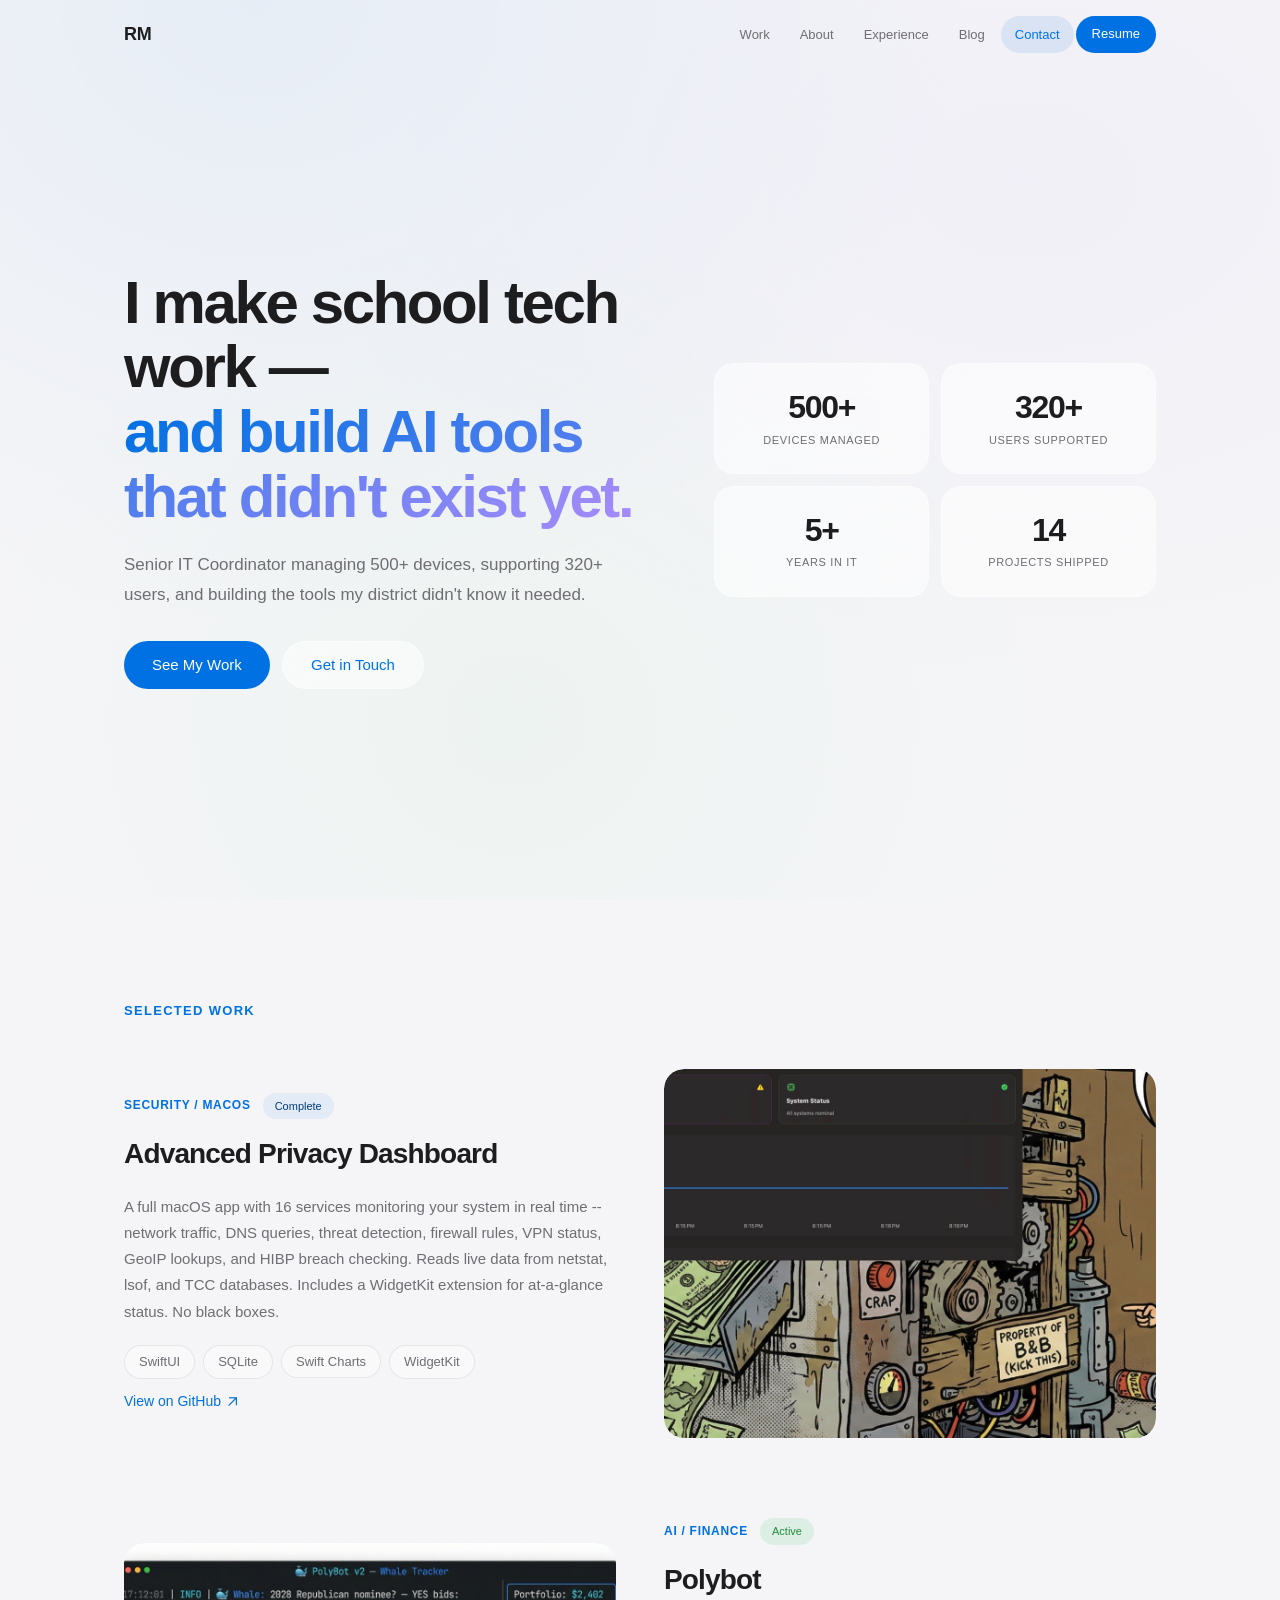
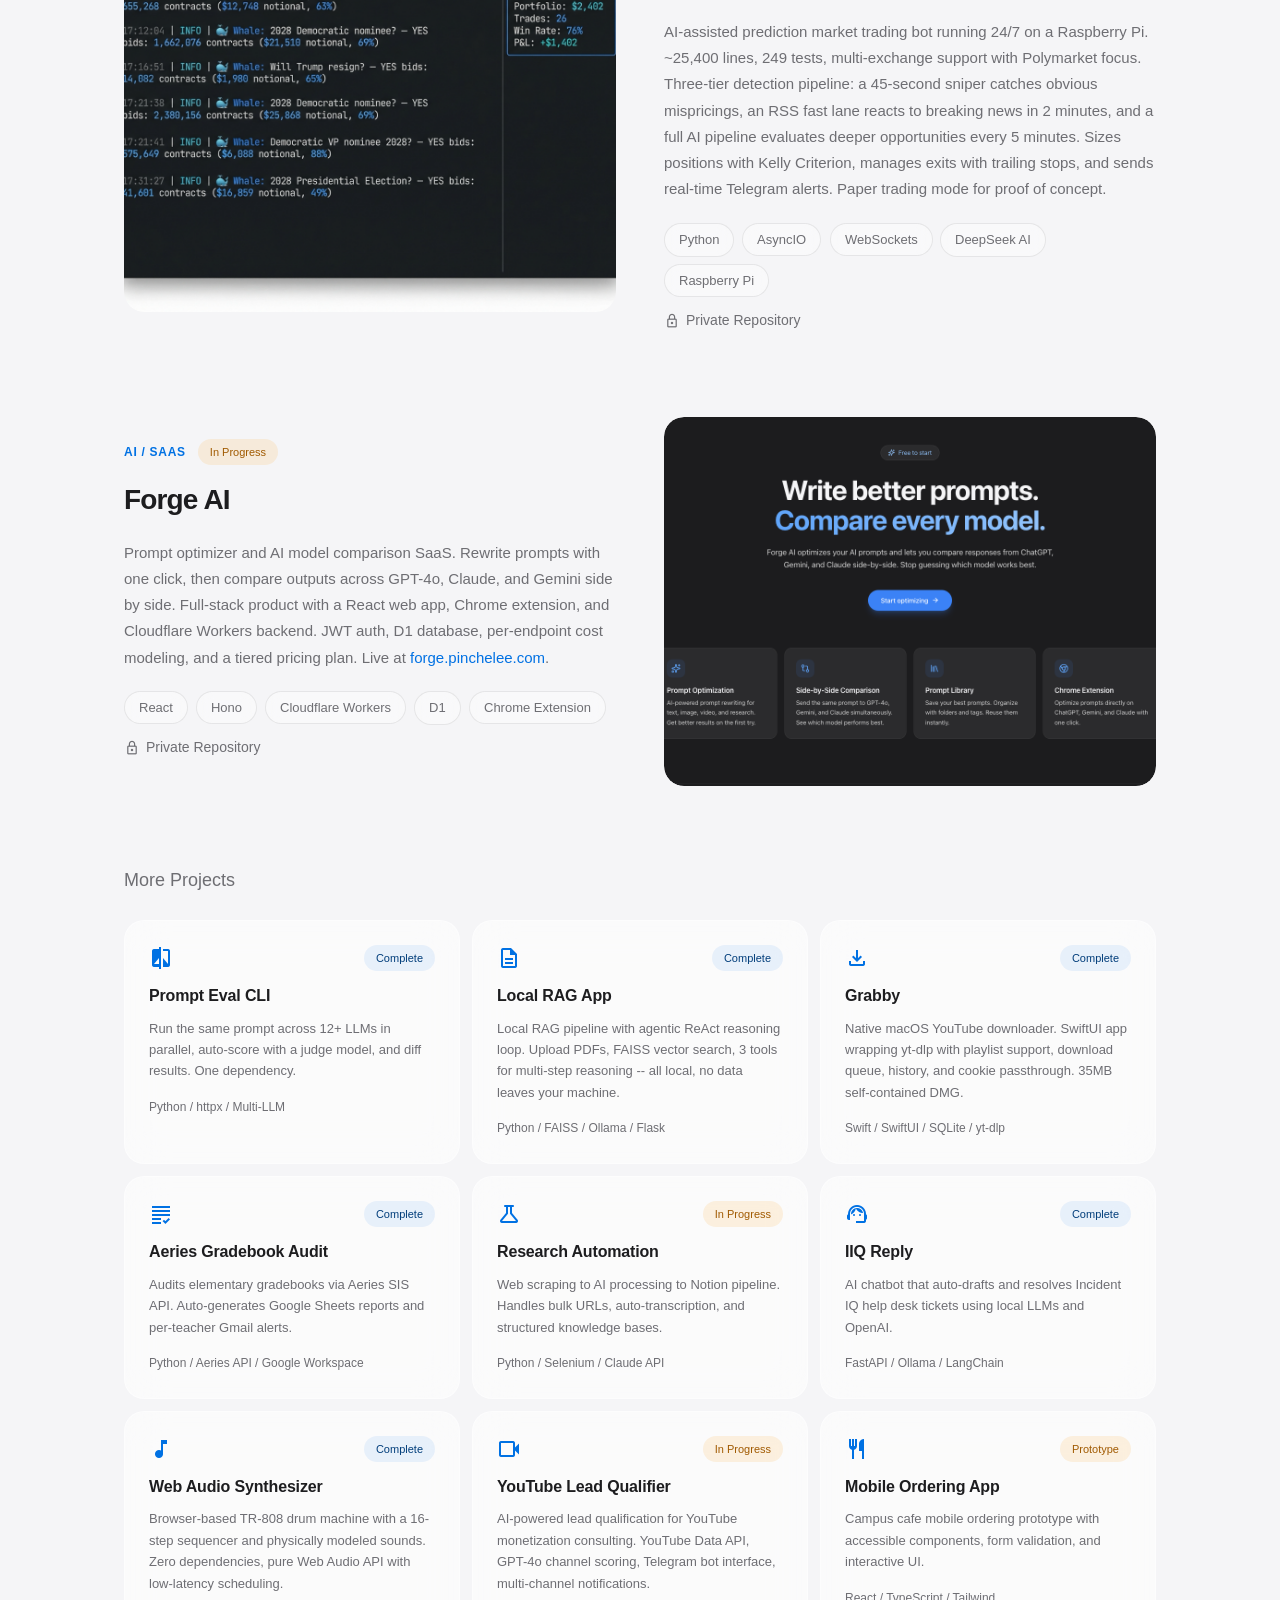
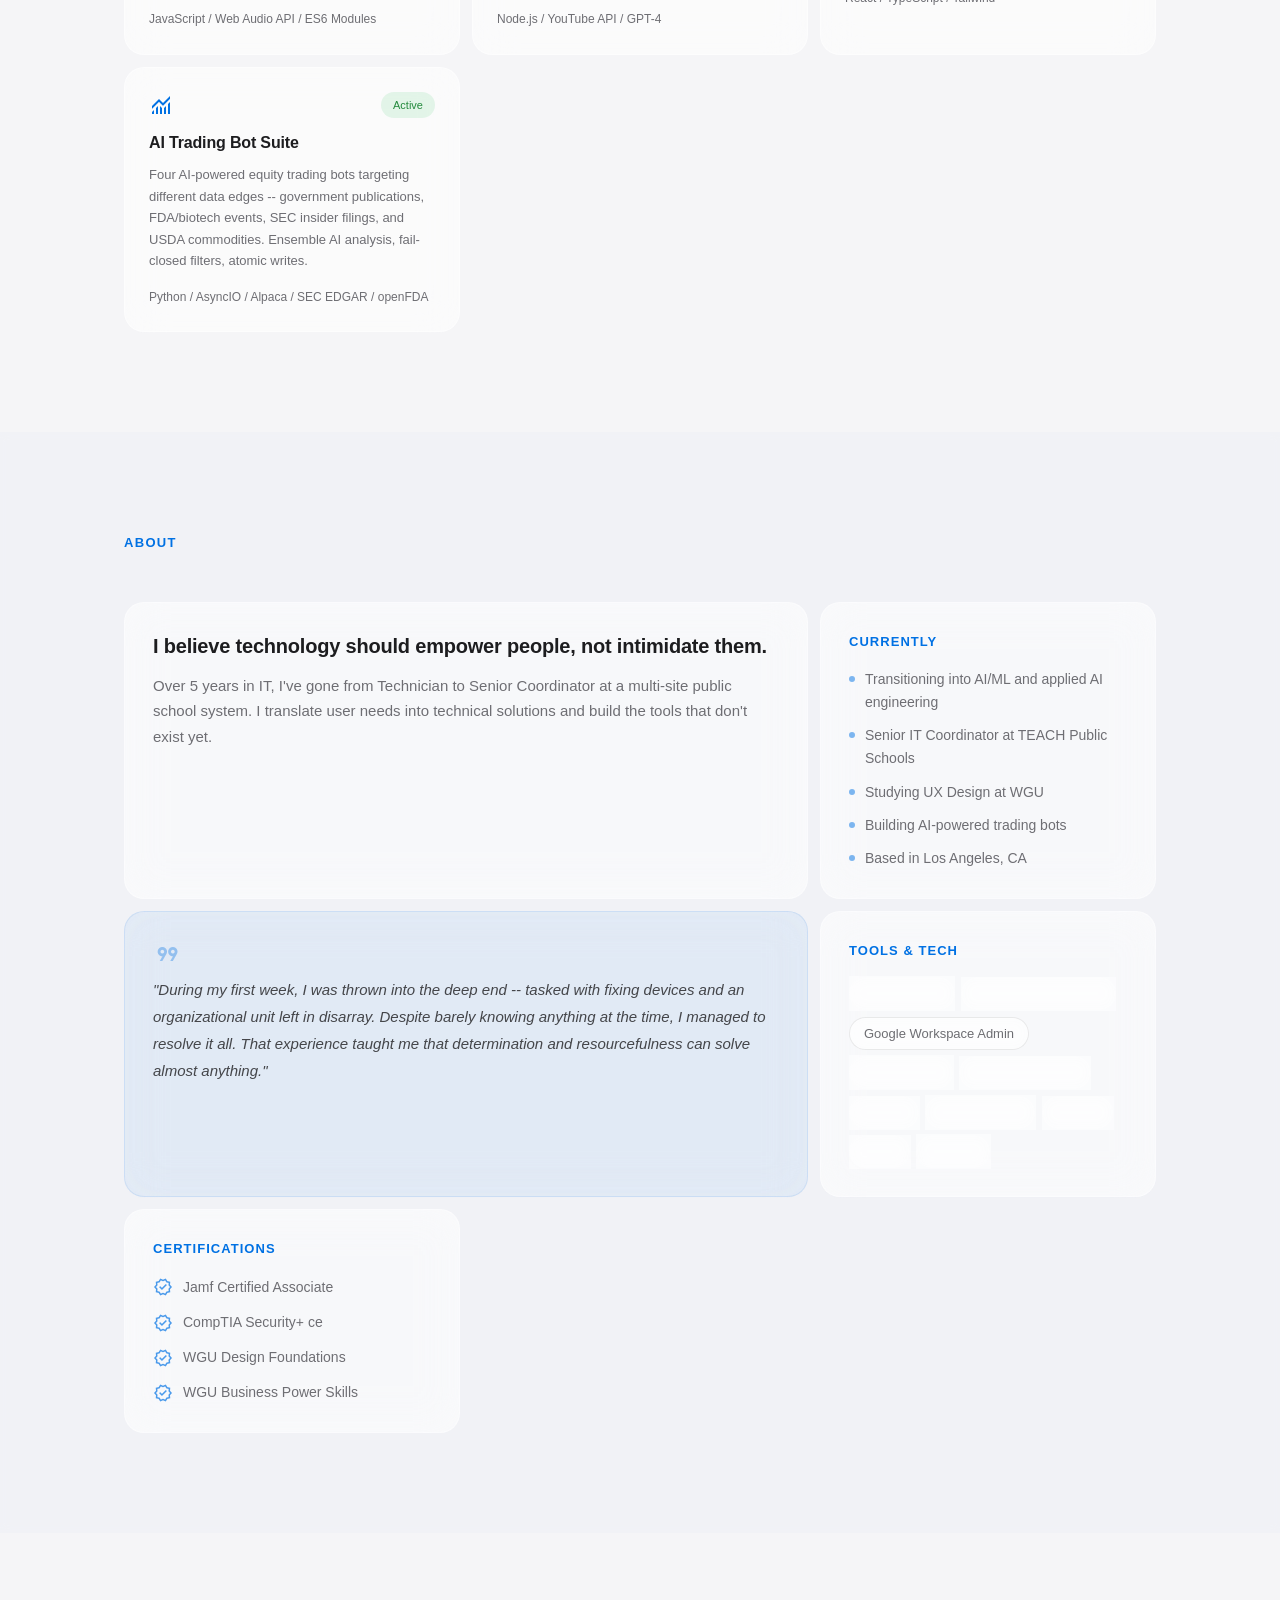
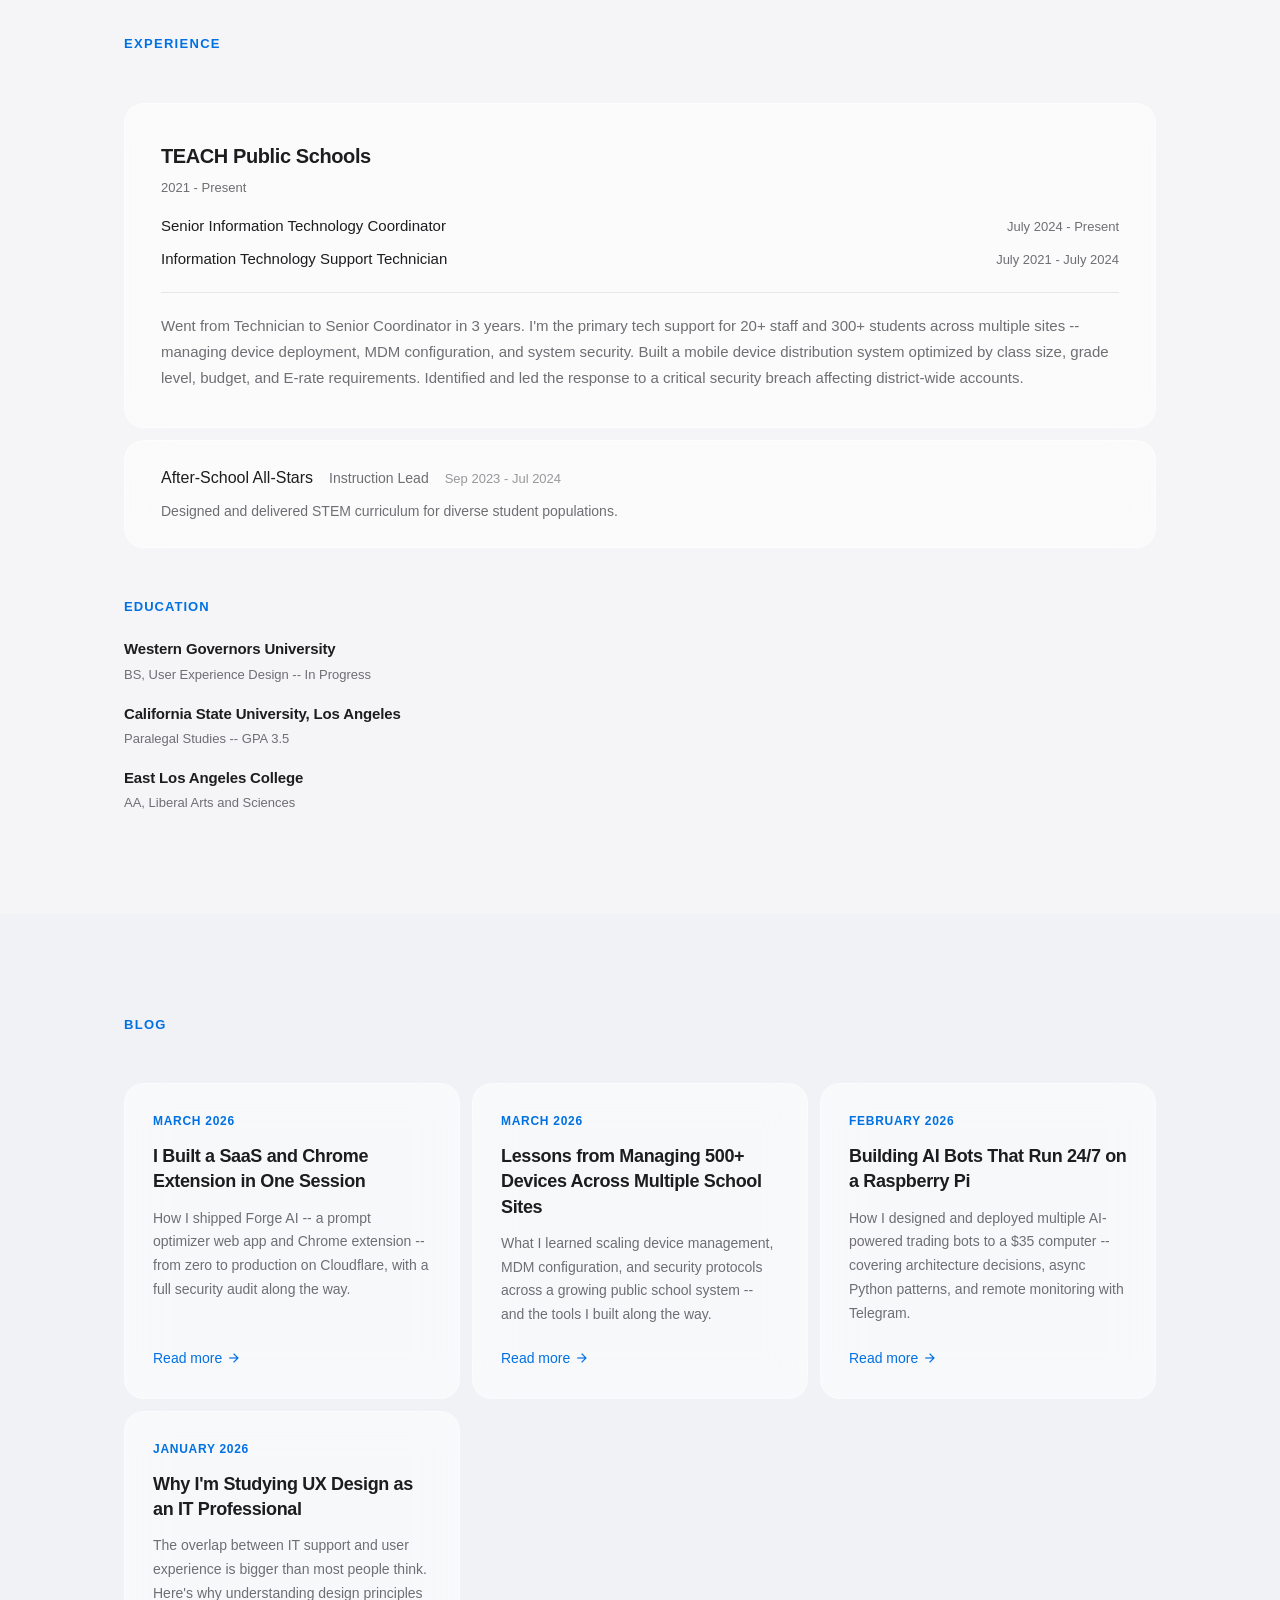
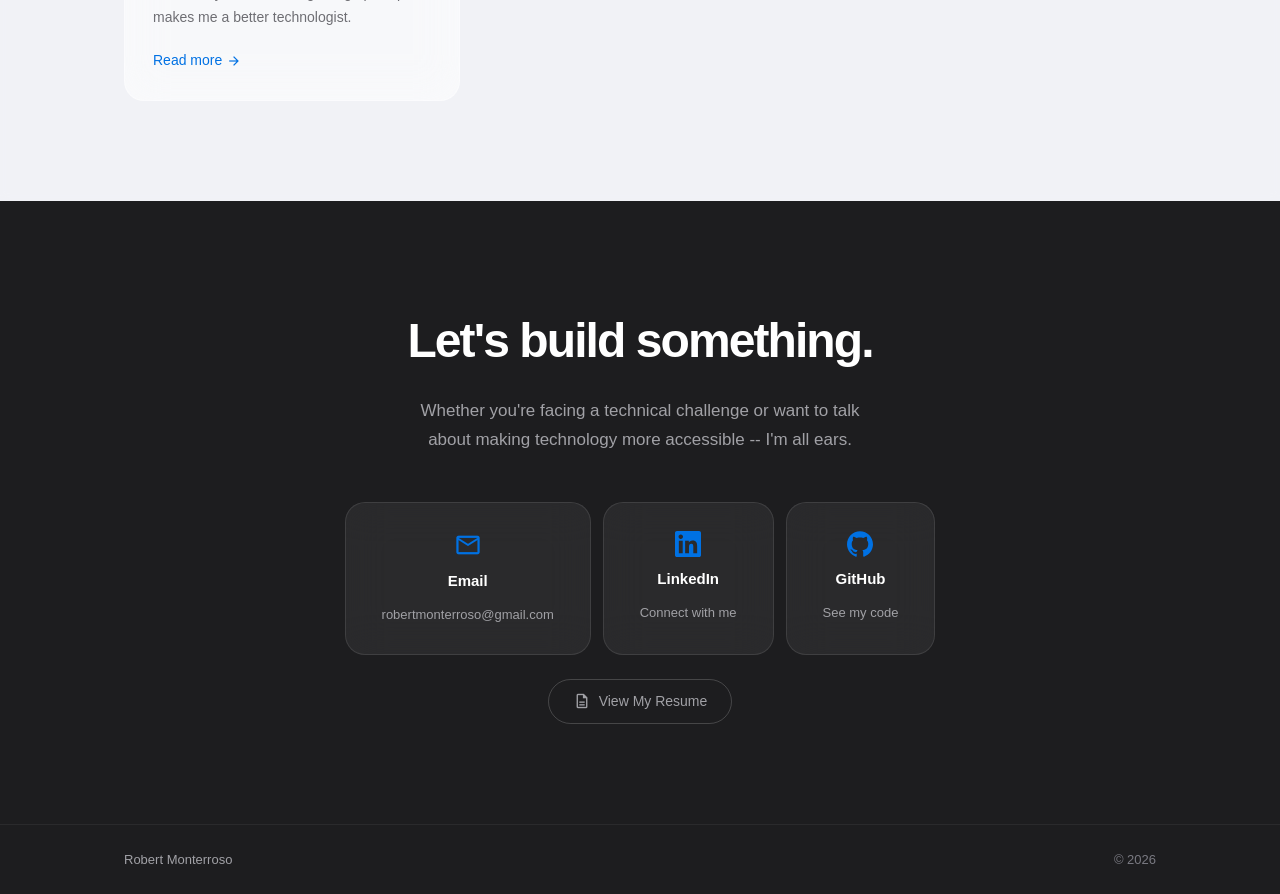
==== commit 3416cefb: "Add real screenshots to all 3 featured projects - Privacy Dashboard: live macOS app screenshot - Pol" ====
--- a/index.html
+++ b/index.html
@@ -122,10 +122,7 @@
                     </a>
                 </div>
                 <div class="featured-visual">
-                    <div class="featured-placeholder">
-                        <span class="material-symbols-outlined" aria-hidden="true">security</span>
-                        <span>Privacy Dashboard</span>
-                    </div>
+                    <img src="img/privacy-dashboard-screenshot.png" alt="Advanced Privacy Dashboard showing network monitoring and threat detection" class="featured-img" loading="lazy">
                 </div>
             </div>
 
@@ -158,10 +155,7 @@
                     </span>
                 </div>
                 <div class="featured-visual">
-                    <div class="featured-placeholder">
-                        <span class="material-symbols-outlined" aria-hidden="true">smart_toy</span>
-                        <span>Polybot</span>
-                    </div>
+                    <img src="img/polybot-screenshot.png" alt="Polybot whale tracker showing live prediction market whale detections" class="featured-img" loading="lazy">
                 </div>
             </div>
 
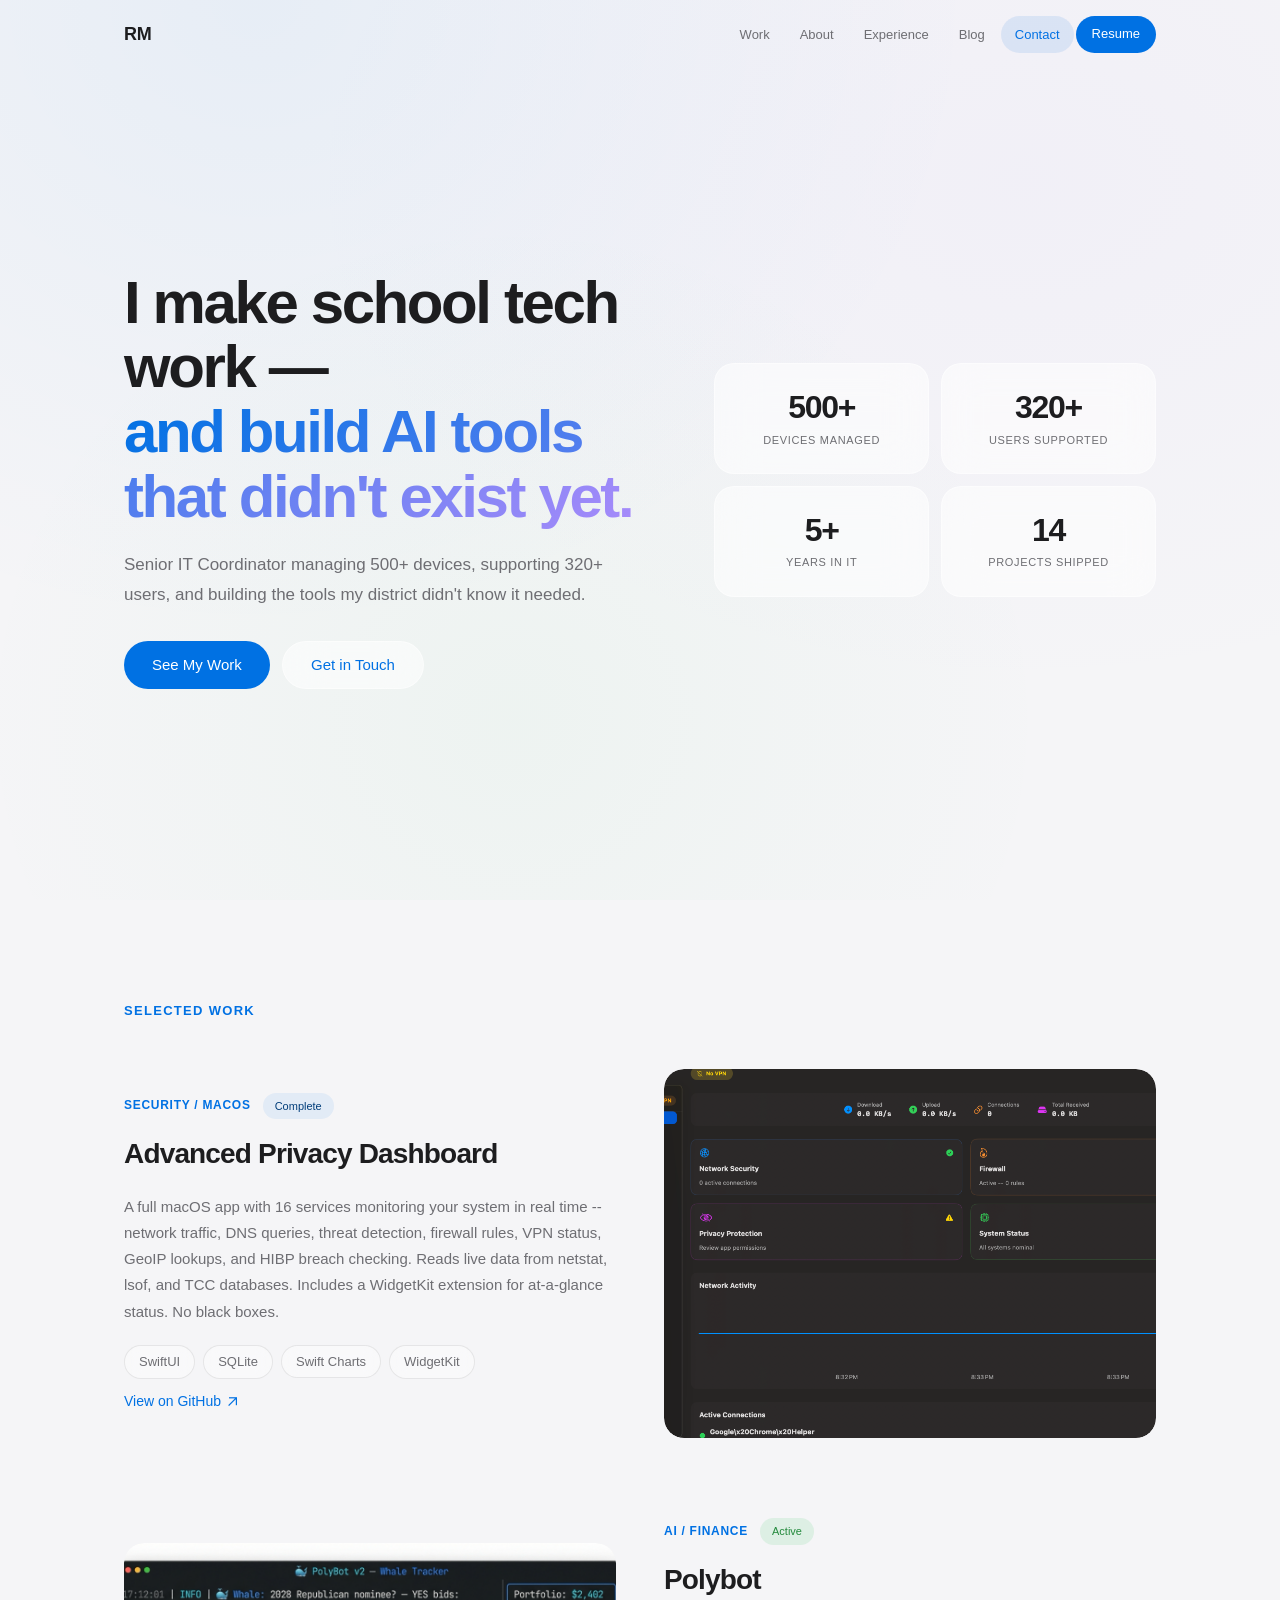
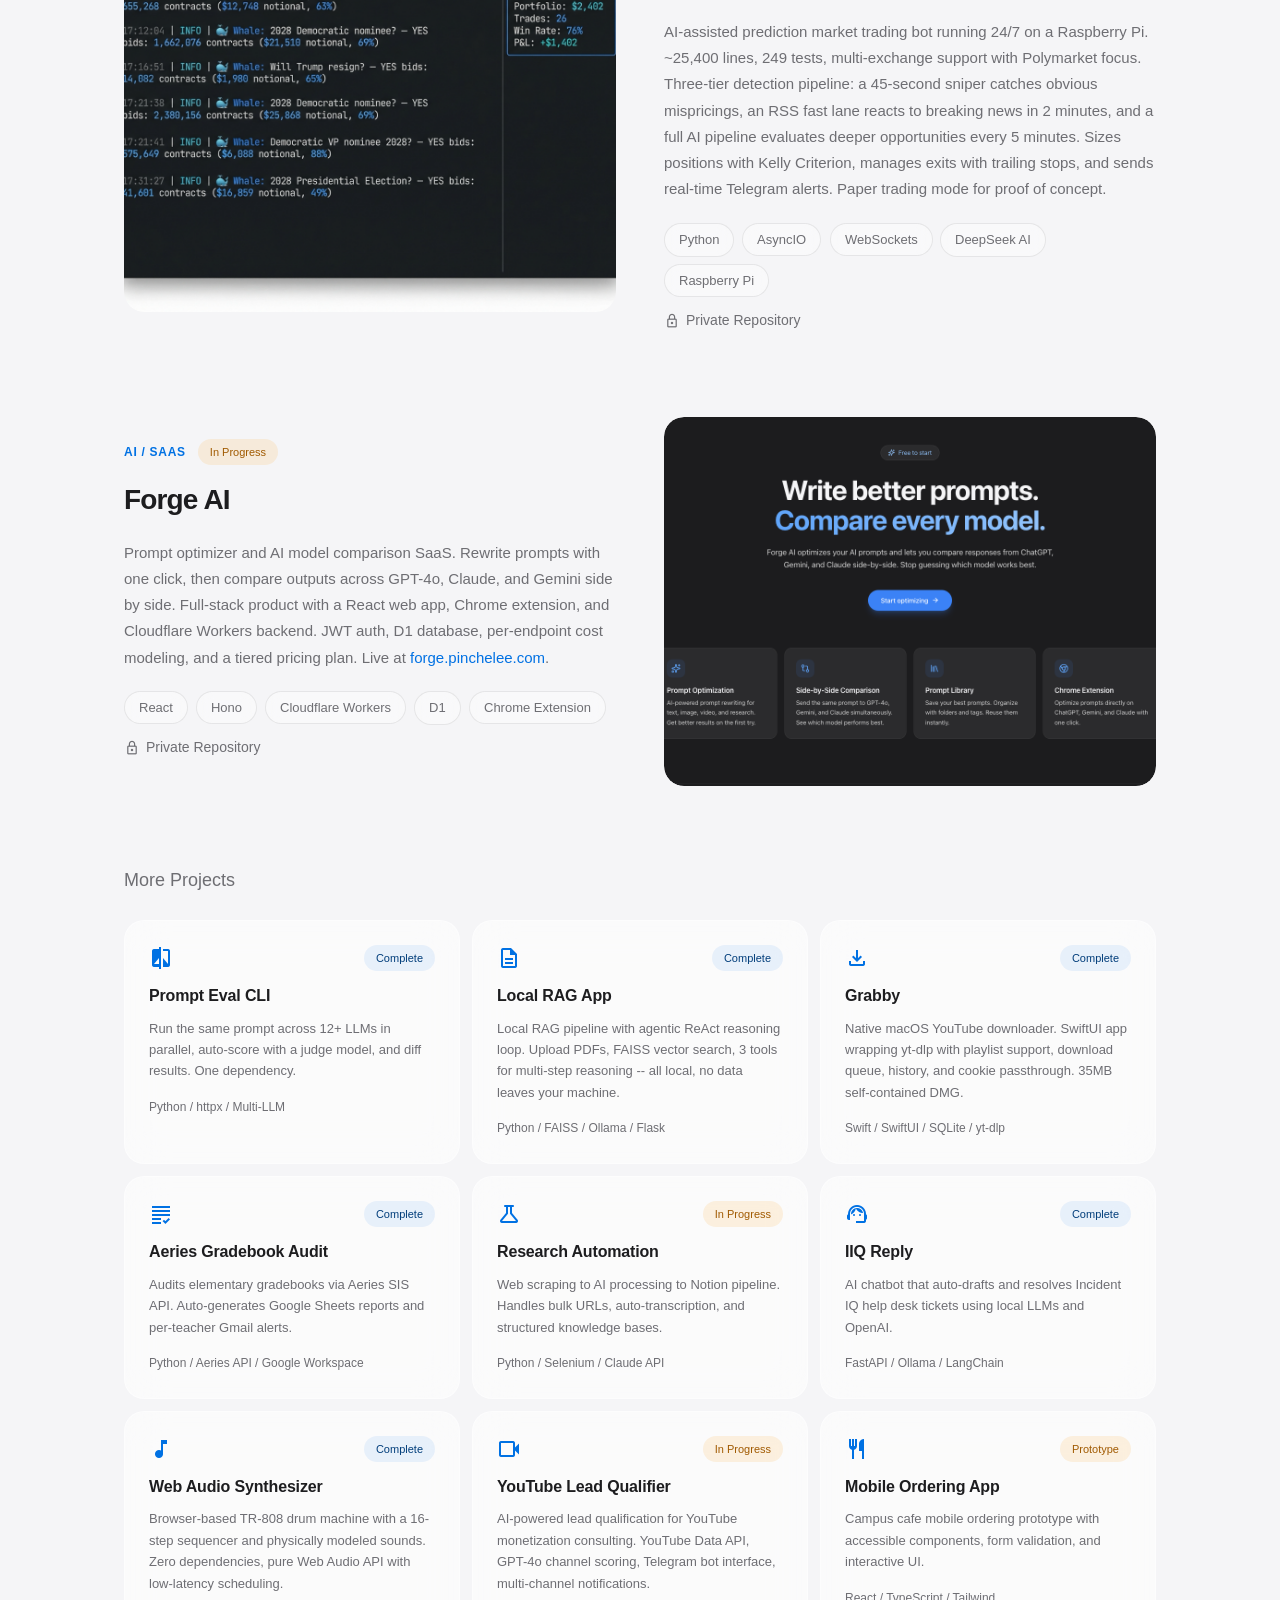
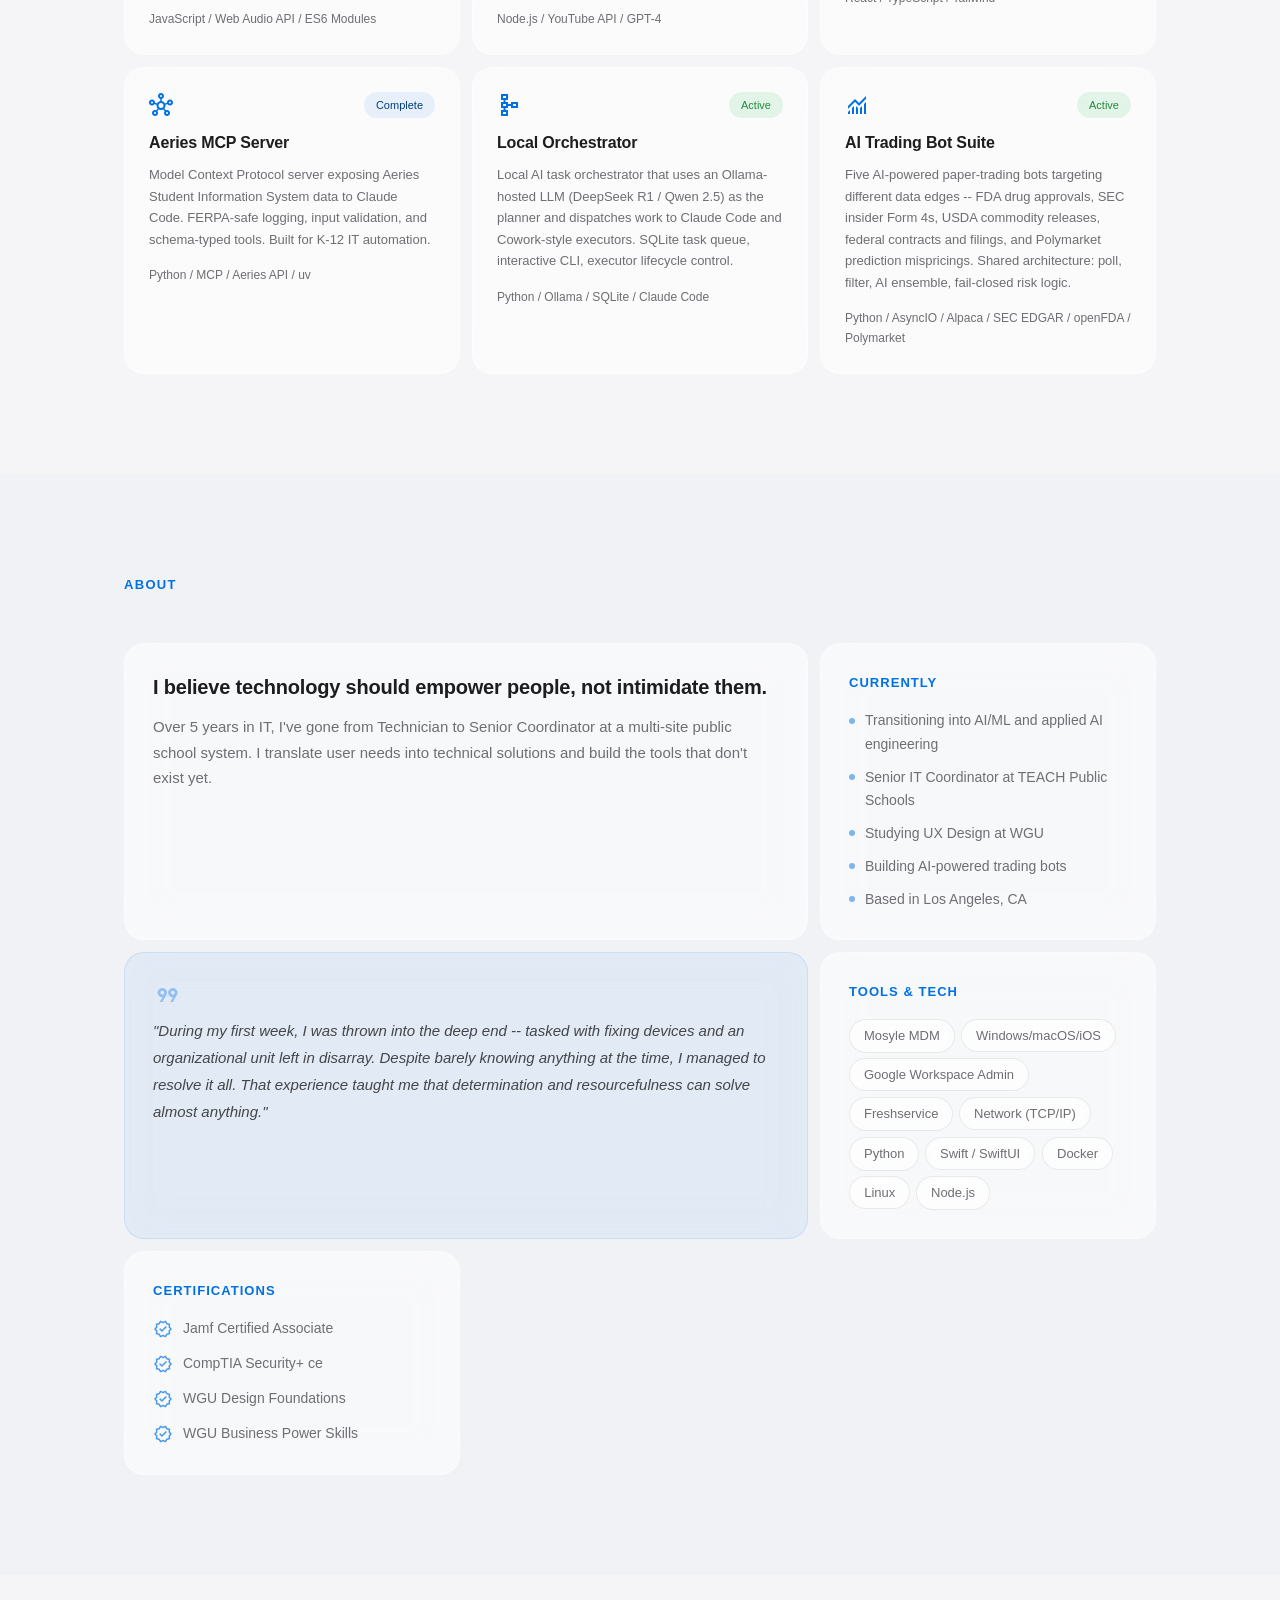
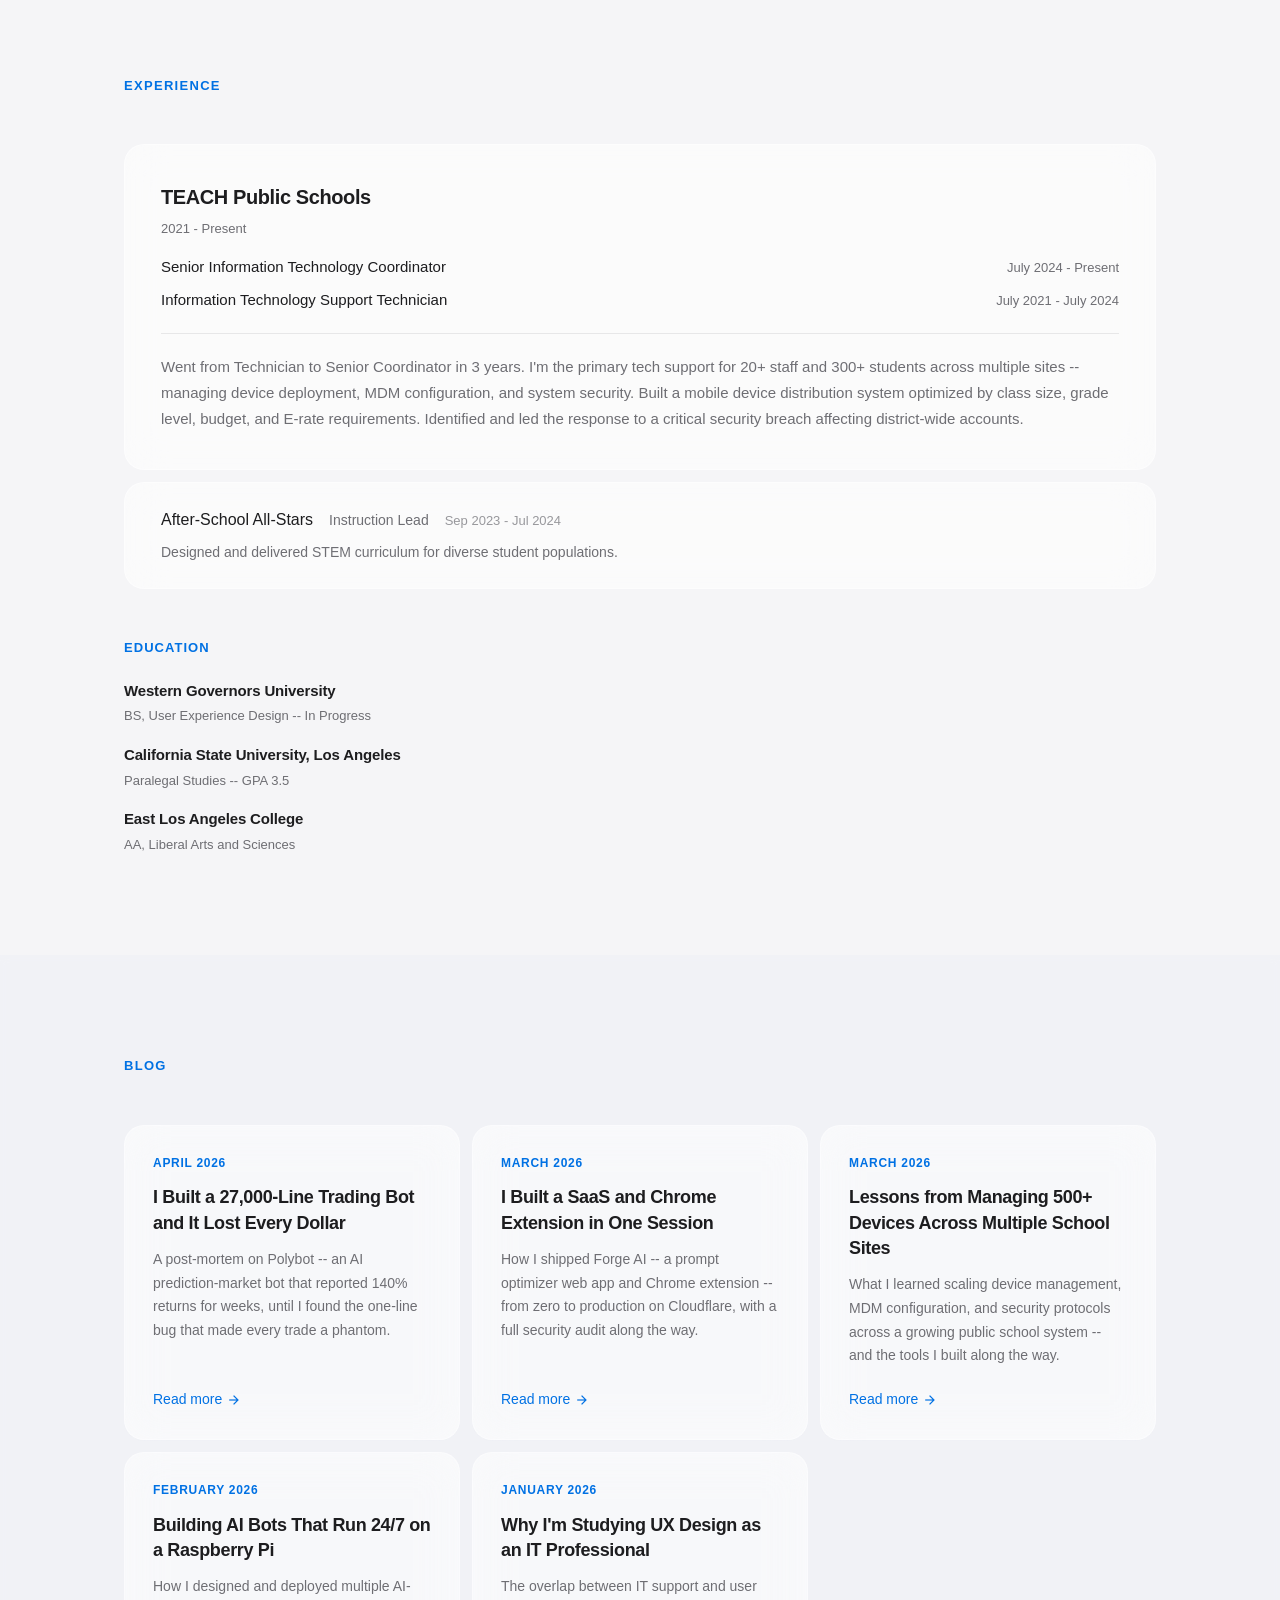
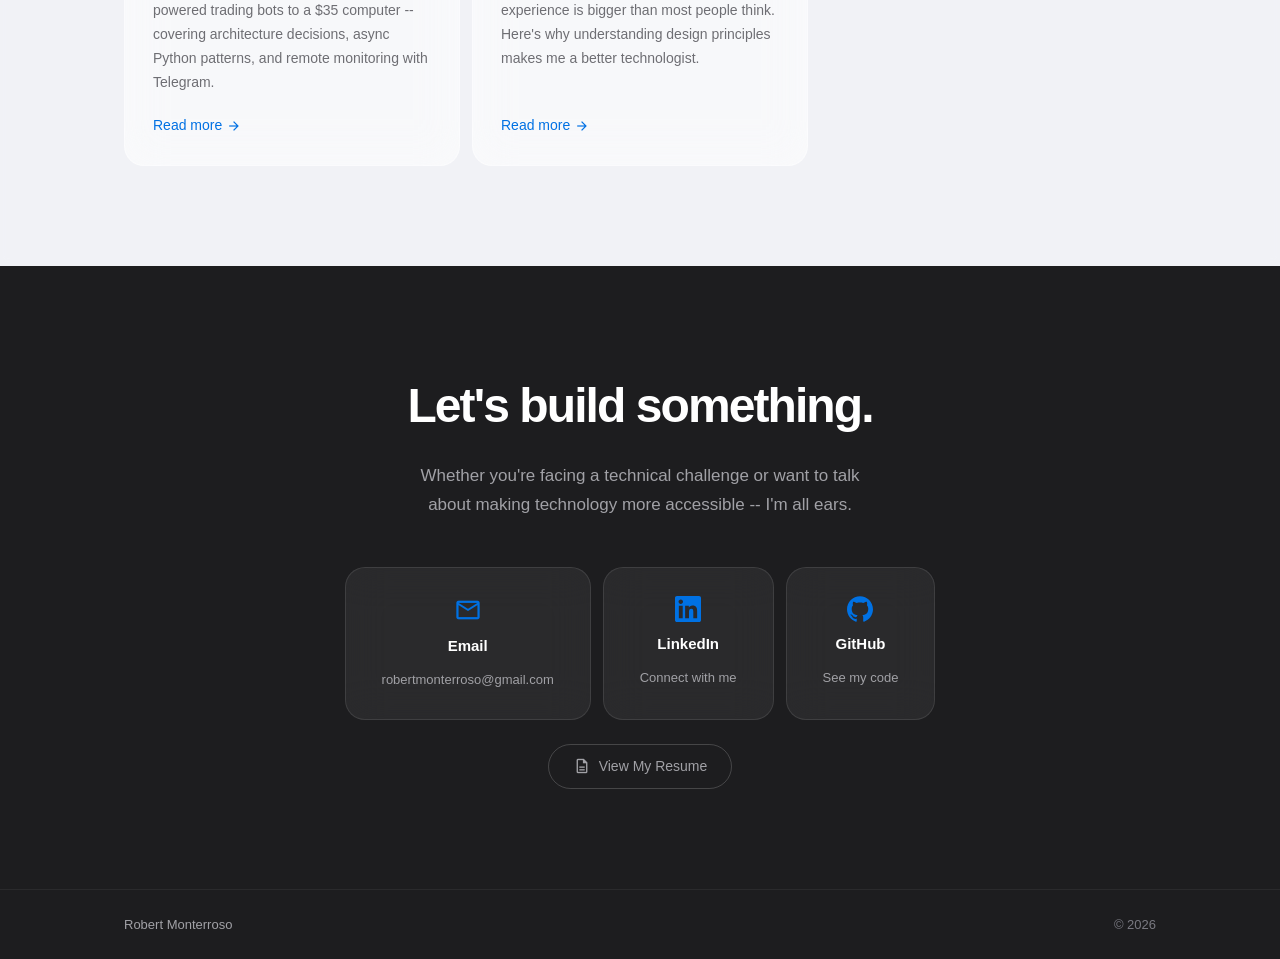
==== commit 67df2148: "Add Polybot post-mortem blog post and Pi bot post New post: "I Built a 27,000-Line Trading Bot and I" ====
--- a/index.html
+++ b/index.html
@@ -286,12 +286,32 @@
 
                 <div class="mini-project-card mini-project-card-static">
                     <div class="mini-project-top">
+                        <span class="material-symbols-outlined" aria-hidden="true">hub</span>
+                        <span class="status status-complete">Complete</span>
+                    </div>
+                    <h4>Aeries MCP Server</h4>
+                    <p>Model Context Protocol server exposing Aeries Student Information System data to Claude Code. FERPA-safe logging, input validation, and schema-typed tools. Built for K-12 IT automation.</p>
+                    <div class="mini-chips">Python / MCP / Aeries API / uv</div>
+                </div>
+
+                <div class="mini-project-card mini-project-card-static">
+                    <div class="mini-project-top">
+                        <span class="material-symbols-outlined" aria-hidden="true">schema</span>
+                        <span class="status status-active">Active</span>
+                    </div>
+                    <h4>Local Orchestrator</h4>
+                    <p>Local AI task orchestrator that uses an Ollama-hosted LLM (DeepSeek R1 / Qwen 2.5) as the planner and dispatches work to Claude Code and Cowork-style executors. SQLite task queue, interactive CLI, executor lifecycle control.</p>
+                    <div class="mini-chips">Python / Ollama / SQLite / Claude Code</div>
+                </div>
+
+                <div class="mini-project-card mini-project-card-static">
+                    <div class="mini-project-top">
                         <span class="material-symbols-outlined" aria-hidden="true">monitoring</span>
                         <span class="status status-active">Active</span>
                     </div>
                     <h4>AI Trading Bot Suite</h4>
-                    <p>Four AI-powered equity trading bots targeting different data edges -- government publications, FDA/biotech events, SEC insider filings, and USDA commodities. Ensemble AI analysis, fail-closed filters, atomic writes.</p>
-                    <div class="mini-chips">Python / AsyncIO / Alpaca / SEC EDGAR / openFDA</div>
+                    <p>Five AI-powered paper-trading bots targeting different data edges -- FDA drug approvals, SEC insider Form 4s, USDA commodity releases, federal contracts and filings, and Polymarket prediction mispricings. Shared architecture: poll, filter, AI ensemble, fail-closed risk logic.</p>
+                    <div class="mini-chips">Python / AsyncIO / Alpaca / SEC EDGAR / openFDA / Polymarket</div>
                 </div>
             </div>
         </div>
@@ -435,6 +455,12 @@
         <div class="container">
             <h2 class="section-label">Blog</h2>
             <div class="blog-grid">
+                <a href="blog/i-built-a-trading-bot-and-it-lost.html" class="blog-card">
+                    <span class="blog-date">April 2026</span>
+                    <h3 class="blog-title">I Built a 27,000-Line Trading Bot and It Lost Every Dollar</h3>
+                    <p class="blog-excerpt">A post-mortem on Polybot -- an AI prediction-market bot that reported 140% returns for weeks, until I found the one-line bug that made every trade a phantom.</p>
+                    <span class="blog-read-more">Read more <span class="material-symbols-outlined" aria-hidden="true">arrow_forward</span></span>
+                </a>
                 <a href="blog/forge-ai-launch.html" class="blog-card">
                     <span class="blog-date">March 2026</span>
                     <h3 class="blog-title">I Built a SaaS and Chrome Extension in One Session</h3>
@@ -447,7 +473,7 @@
                     <p class="blog-excerpt">What I learned scaling device management, MDM configuration, and security protocols across a growing public school system -- and the tools I built along the way.</p>
                     <span class="blog-read-more">Read more <span class="material-symbols-outlined" aria-hidden="true">arrow_forward</span></span>
                 </a>
-                <a href="#" class="blog-card">
+                <a href="blog/ai-bots-on-a-raspberry-pi.html" class="blog-card">
                     <span class="blog-date">February 2026</span>
                     <h3 class="blog-title">Building AI Bots That Run 24/7 on a Raspberry Pi</h3>
                     <p class="blog-excerpt">How I designed and deployed multiple AI-powered trading bots to a $35 computer -- covering architecture decisions, async Python patterns, and remote monitoring with Telegram.</p>
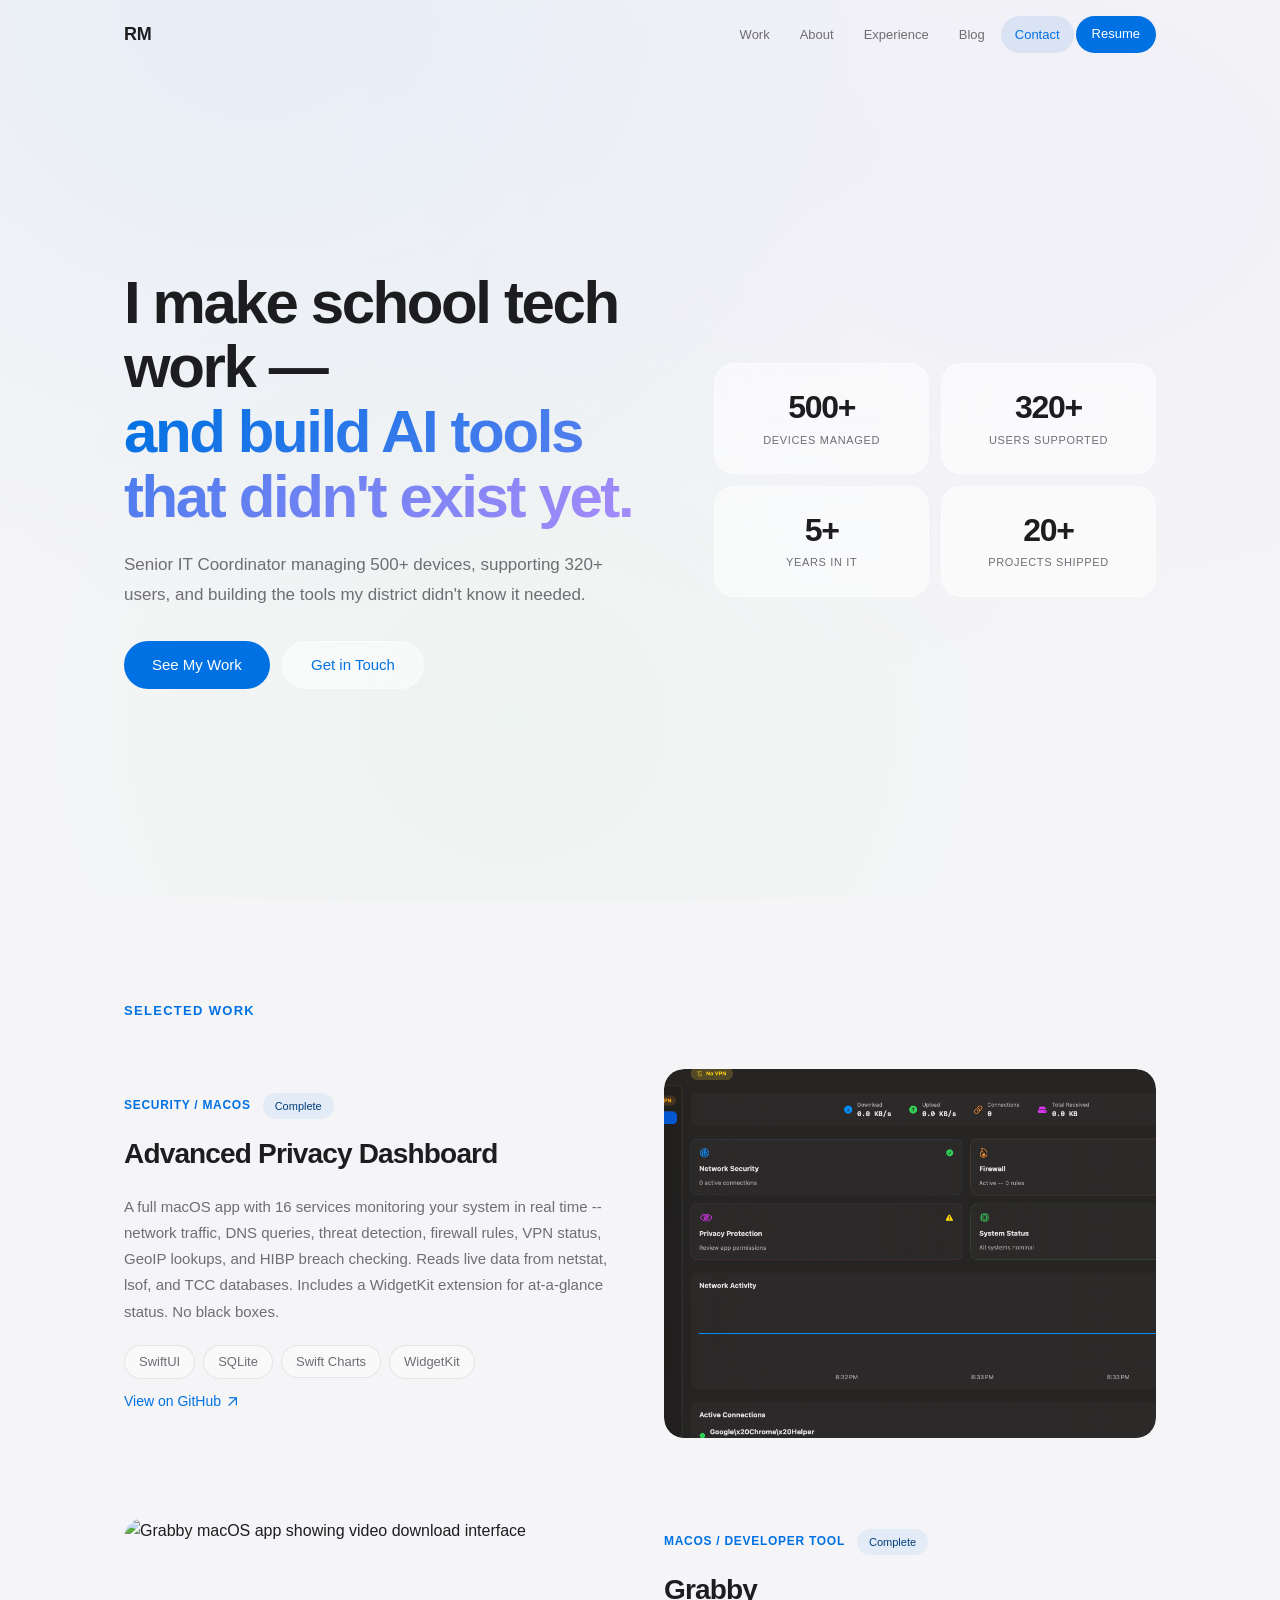
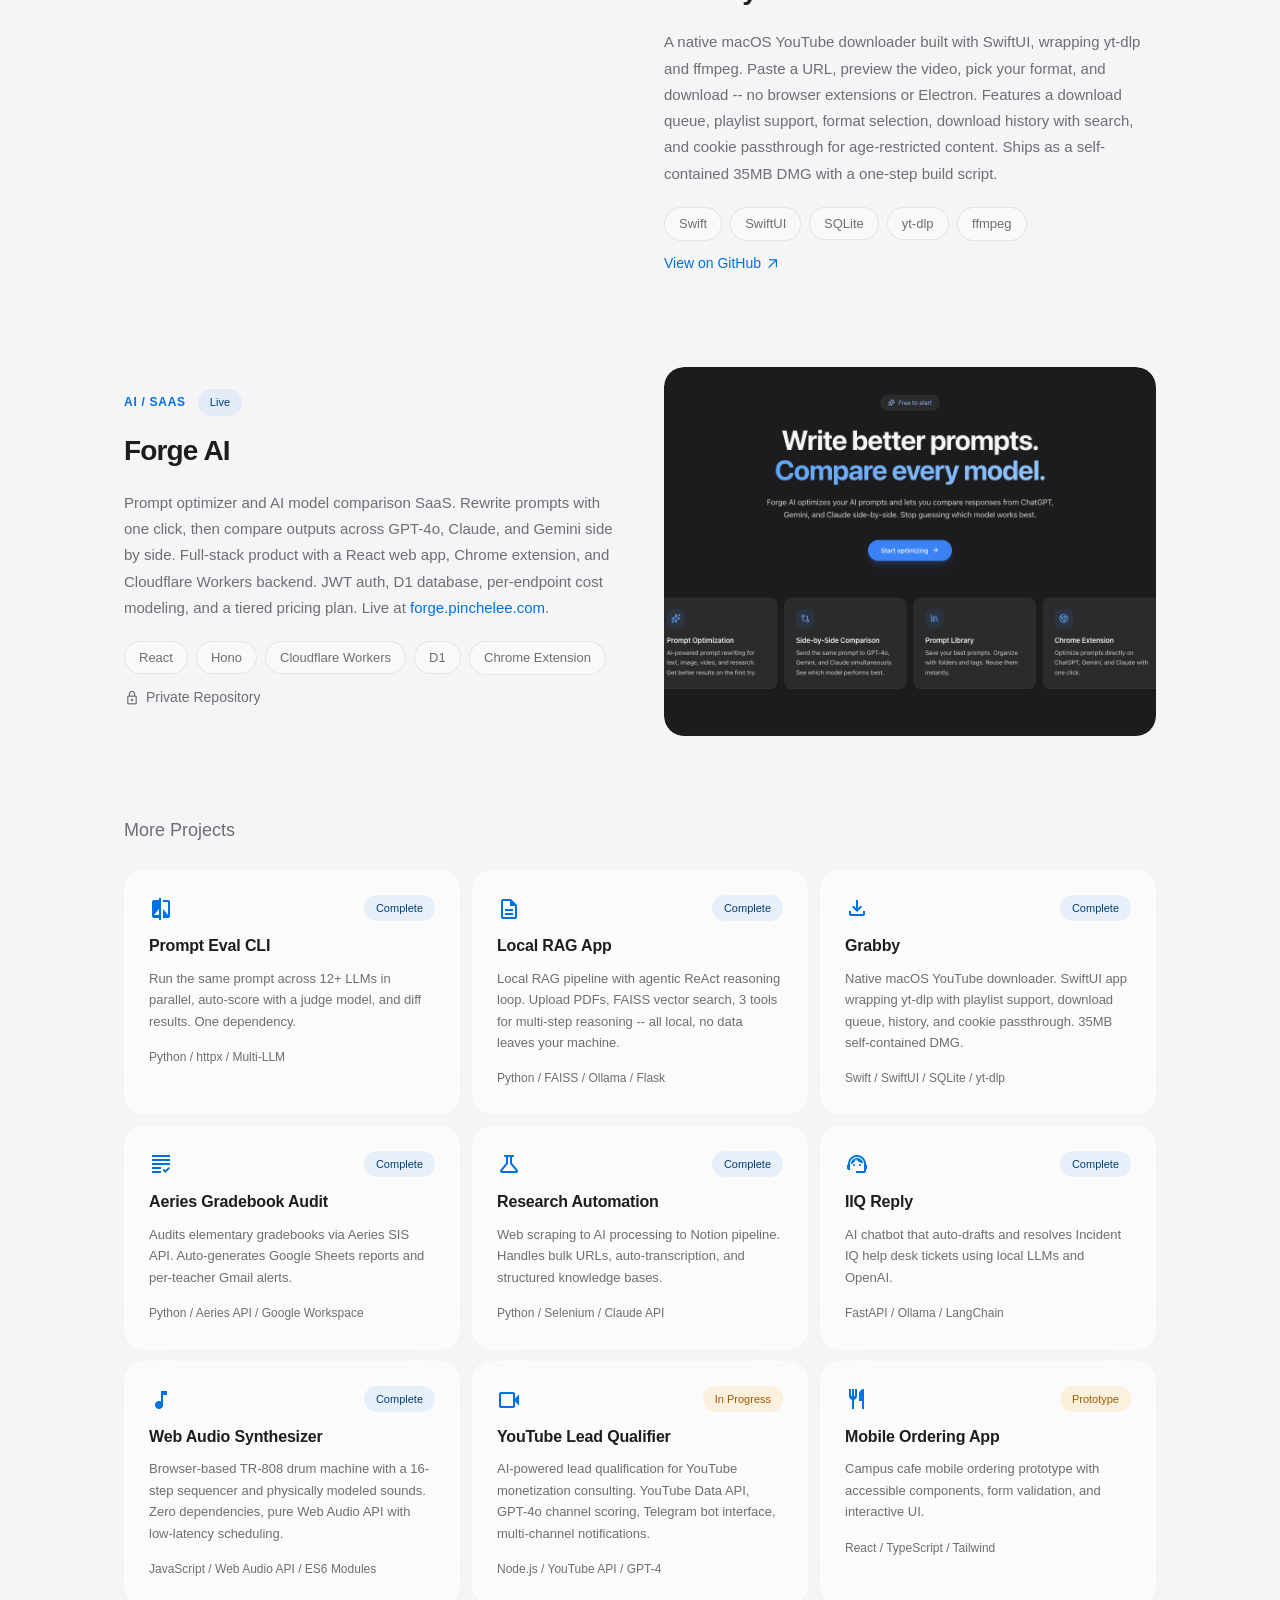
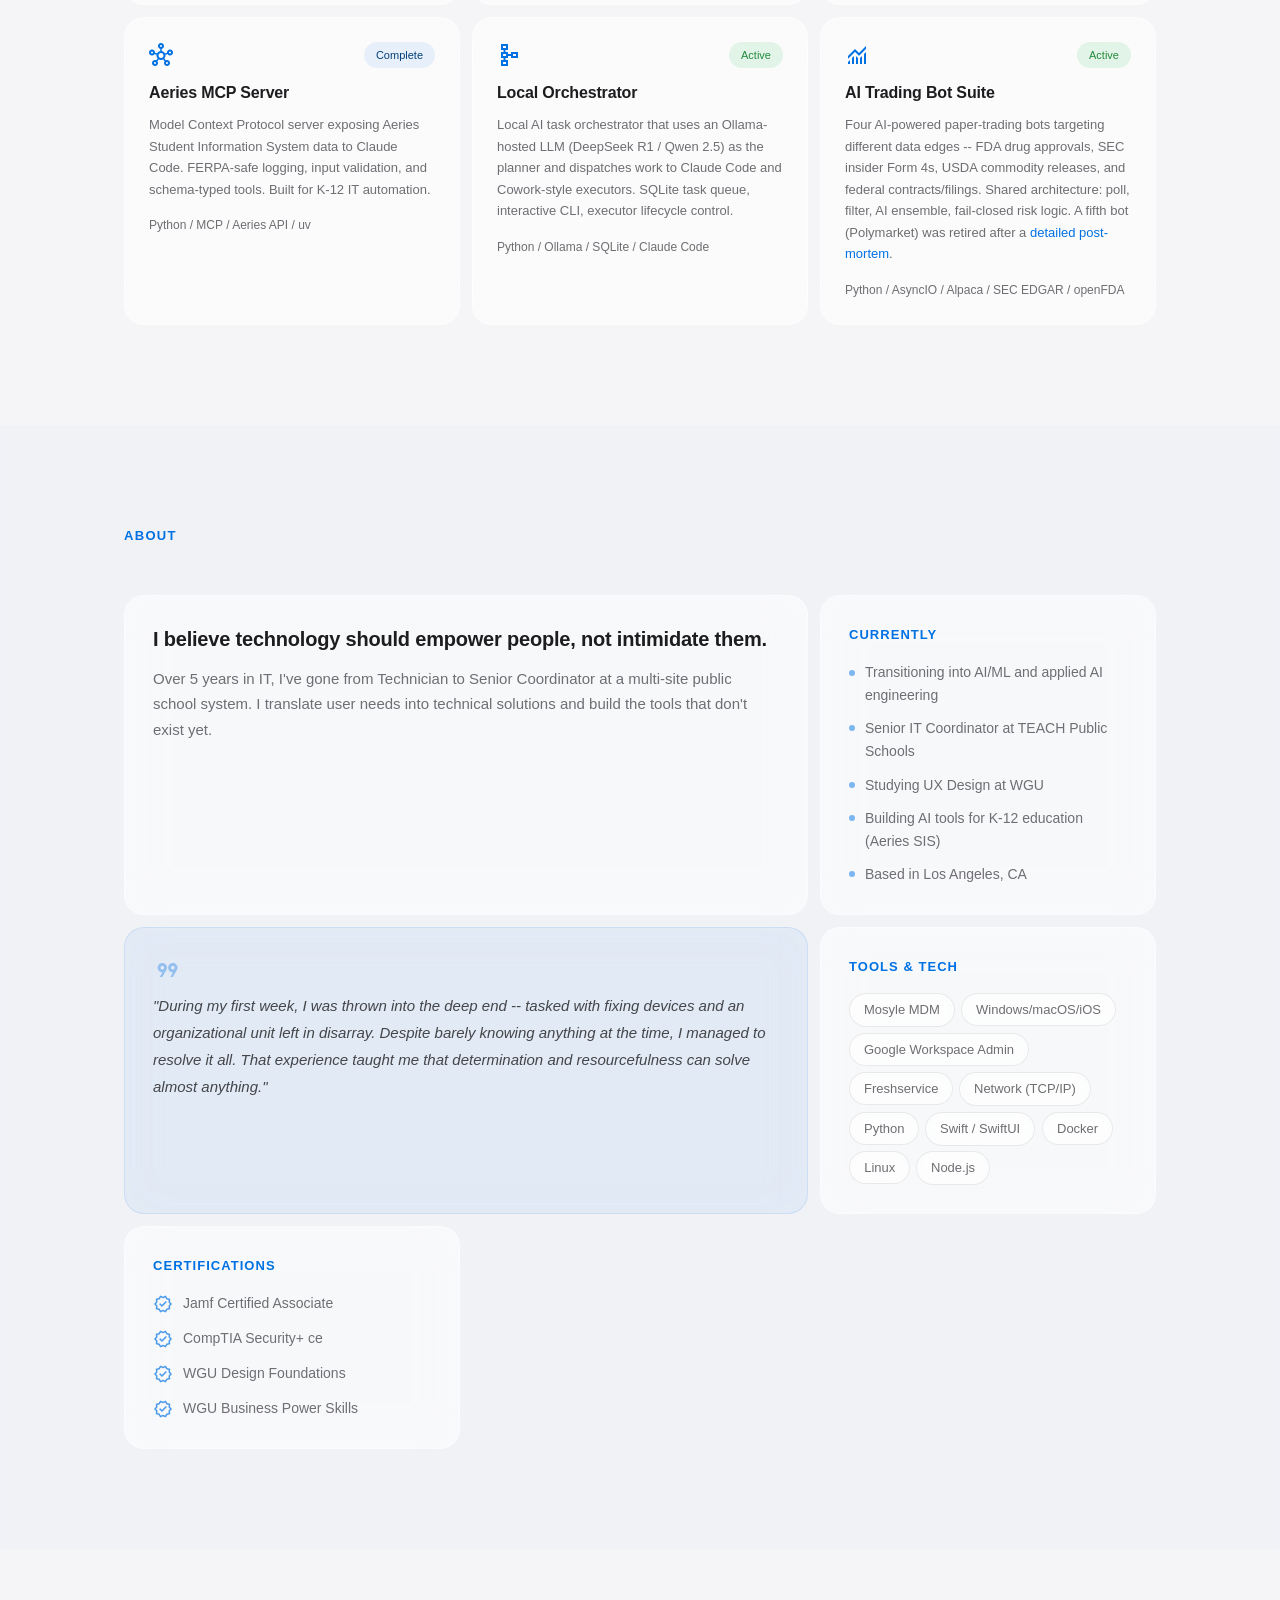
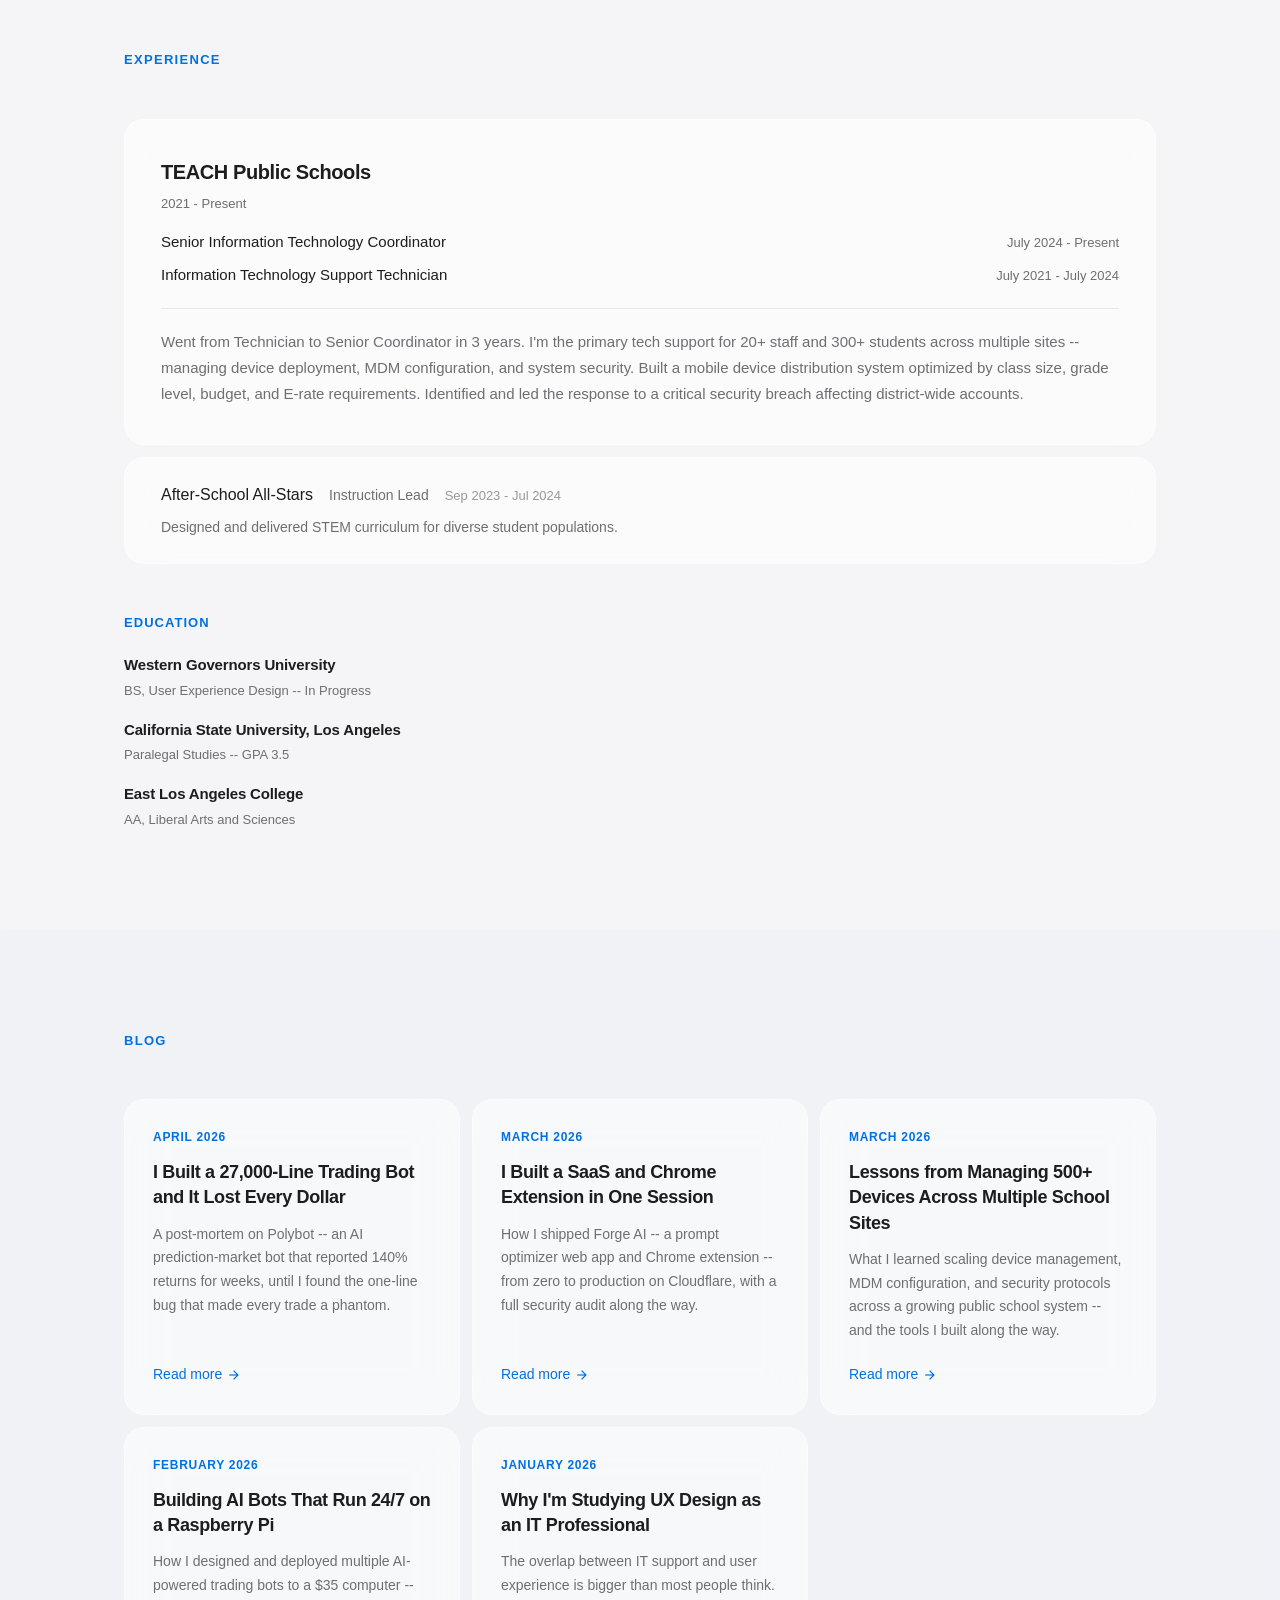
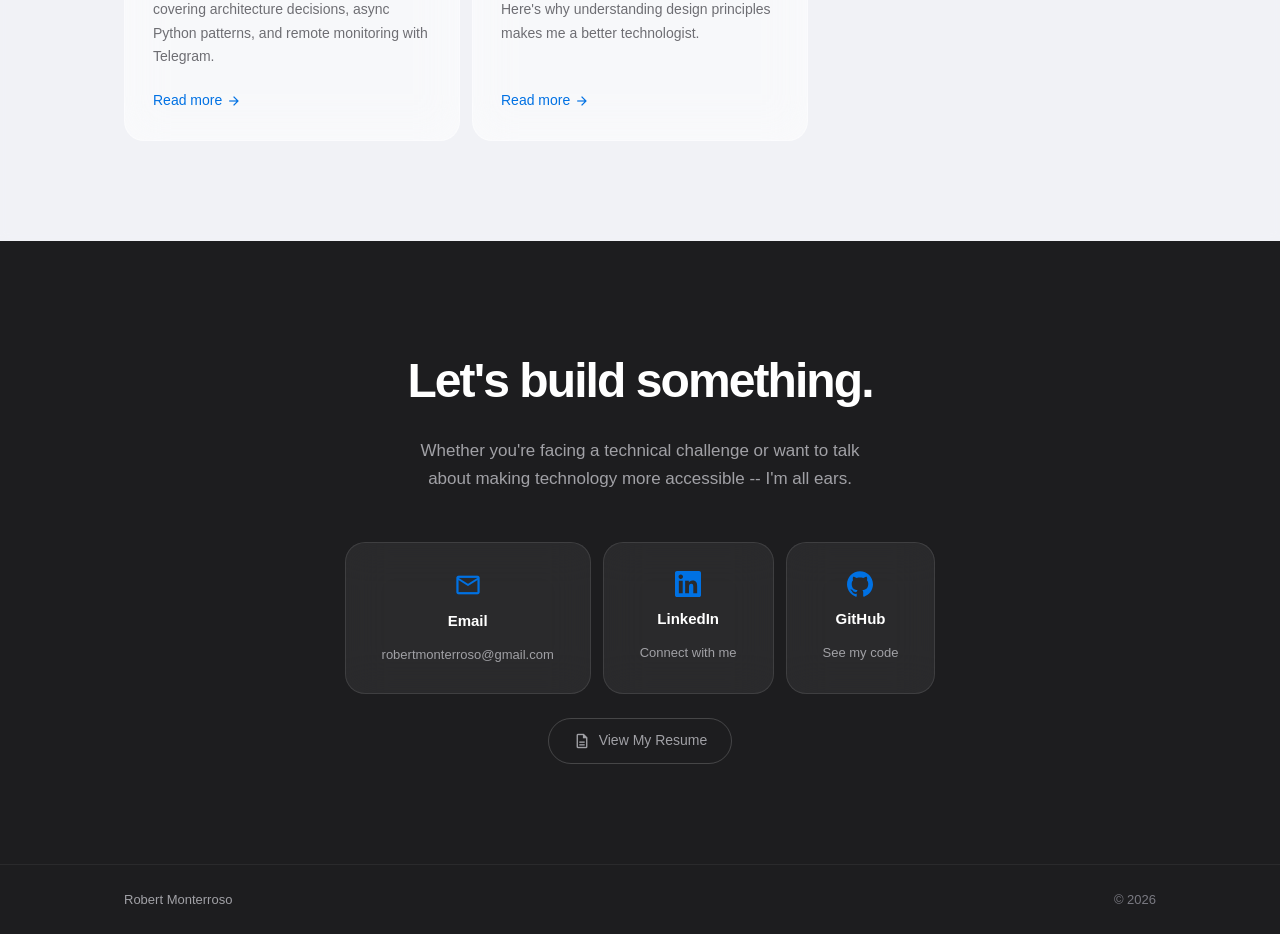
==== commit fc14c679: "Update portfolio: replace retired Polybot with Grabby, mark Forge AI live, bump project count to 20+" ====
--- a/index.html
+++ b/index.html
@@ -82,8 +82,8 @@
                         <span class="hero-stat-label">Years in IT</span>
                     </div>
                     <div class="hero-stat">
-                        <span class="hero-stat-number" aria-hidden="true">14</span>
-                        <span class="sr-only">14</span>
+                        <span class="hero-stat-number" aria-hidden="true">20+</span>
+                        <span class="sr-only">20+</span>
                         <span class="hero-stat-label">Projects Shipped</span>
                     </div>
                 </div>
@@ -130,32 +130,31 @@
             <div class="featured-project featured-project-reverse">
                 <div class="featured-info">
                     <div class="featured-meta">
-                        <span class="project-type">AI / Finance</span>
-                        <span class="status status-active">Active</span>
-                    </div>
-                    <h3 class="featured-title">Polybot</h3>
+                        <span class="project-type">macOS / Developer Tool</span>
+                        <span class="status status-complete">Complete</span>
+                    </div>
+                    <h3 class="featured-title">Grabby</h3>
                     <p class="featured-desc">
-                        AI-assisted prediction market trading bot running 24/7 on a Raspberry Pi. ~25,400 lines,
-                        249 tests, multi-exchange support with Polymarket focus. Three-tier detection pipeline:
-                        a 45-second sniper catches obvious mispricings, an RSS fast lane reacts to breaking news
-                        in 2 minutes, and a full AI pipeline evaluates deeper opportunities every 5 minutes. Sizes
-                        positions with Kelly Criterion, manages exits with trailing stops, and sends real-time
-                        Telegram alerts. Paper trading mode for proof of concept.
+                        A native macOS YouTube downloader built with SwiftUI, wrapping yt-dlp and ffmpeg.
+                        Paste a URL, preview the video, pick your format, and download -- no browser extensions
+                        or Electron. Features a download queue, playlist support, format selection, download
+                        history with search, and cookie passthrough for age-restricted content. Ships as a
+                        self-contained 35MB DMG with a one-step build script.
                     </p>
                     <div class="chip-group">
-                        <span class="chip">Python</span>
-                        <span class="chip">AsyncIO</span>
-                        <span class="chip">WebSockets</span>
-                        <span class="chip">DeepSeek AI</span>
-                        <span class="chip">Raspberry Pi</span>
-                    </div>
-                    <span class="project-link project-link-private">
-                        <span class="material-symbols-outlined" aria-hidden="true">lock</span>
-                        Private Repository
-                    </span>
+                        <span class="chip">Swift</span>
+                        <span class="chip">SwiftUI</span>
+                        <span class="chip">SQLite</span>
+                        <span class="chip">yt-dlp</span>
+                        <span class="chip">ffmpeg</span>
+                    </div>
+                    <a href="https://github.com/pincheleee/grabby-app" target="_blank" rel="noopener" class="project-link">
+                        View on GitHub
+                        <span class="material-symbols-outlined" aria-hidden="true">arrow_outward</span>
+                    </a>
                 </div>
                 <div class="featured-visual">
-                    <img src="img/polybot-screenshot.png" alt="Polybot whale tracker showing live prediction market whale detections" class="featured-img" loading="lazy">
+                    <img src="img/grabby-screenshot.png" alt="Grabby macOS app showing video download interface" class="featured-img" loading="lazy">
                 </div>
             </div>
 
@@ -164,7 +163,7 @@
                 <div class="featured-info">
                     <div class="featured-meta">
                         <span class="project-type">AI / SaaS</span>
-                        <span class="status status-progress">In Progress</span>
+                        <span class="status status-complete">Live</span>
                     </div>
                     <h3 class="featured-title">Forge AI</h3>
                     <p class="featured-desc">
@@ -237,7 +236,7 @@
                 <a href="https://github.com/pincheleee/Research_Automation_App" target="_blank" rel="noopener" class="mini-project-card">
                     <div class="mini-project-top">
                         <span class="material-symbols-outlined" aria-hidden="true">science</span>
-                        <span class="status status-progress">In Progress</span>
+                        <span class="status status-complete">Complete</span>
                     </div>
                     <h4>Research Automation</h4>
                     <p>Web scraping to AI processing to Notion pipeline. Handles bulk URLs, auto-transcription, and structured knowledge bases.</p>
@@ -310,8 +309,8 @@
                         <span class="status status-active">Active</span>
                     </div>
                     <h4>AI Trading Bot Suite</h4>
-                    <p>Five AI-powered paper-trading bots targeting different data edges -- FDA drug approvals, SEC insider Form 4s, USDA commodity releases, federal contracts and filings, and Polymarket prediction mispricings. Shared architecture: poll, filter, AI ensemble, fail-closed risk logic.</p>
-                    <div class="mini-chips">Python / AsyncIO / Alpaca / SEC EDGAR / openFDA / Polymarket</div>
+                    <p>Four AI-powered paper-trading bots targeting different data edges -- FDA drug approvals, SEC insider Form 4s, USDA commodity releases, and federal contracts/filings. Shared architecture: poll, filter, AI ensemble, fail-closed risk logic. A fifth bot (Polymarket) was retired after a <a href="blog/i-built-a-trading-bot-and-it-lost.html">detailed post-mortem</a>.</p>
+                    <div class="mini-chips">Python / AsyncIO / Alpaca / SEC EDGAR / openFDA</div>
                 </div>
             </div>
         </div>
@@ -335,7 +334,7 @@
                         <li>Transitioning into AI/ML and applied AI engineering</li>
                         <li>Senior IT Coordinator at TEACH Public Schools</li>
                         <li>Studying UX Design at WGU</li>
-                        <li>Building AI-powered trading bots</li>
+                        <li>Building AI tools for K-12 education (Aeries SIS)</li>
                         <li>Based in Los Angeles, CA</li>
                     </ul>
                 </div>
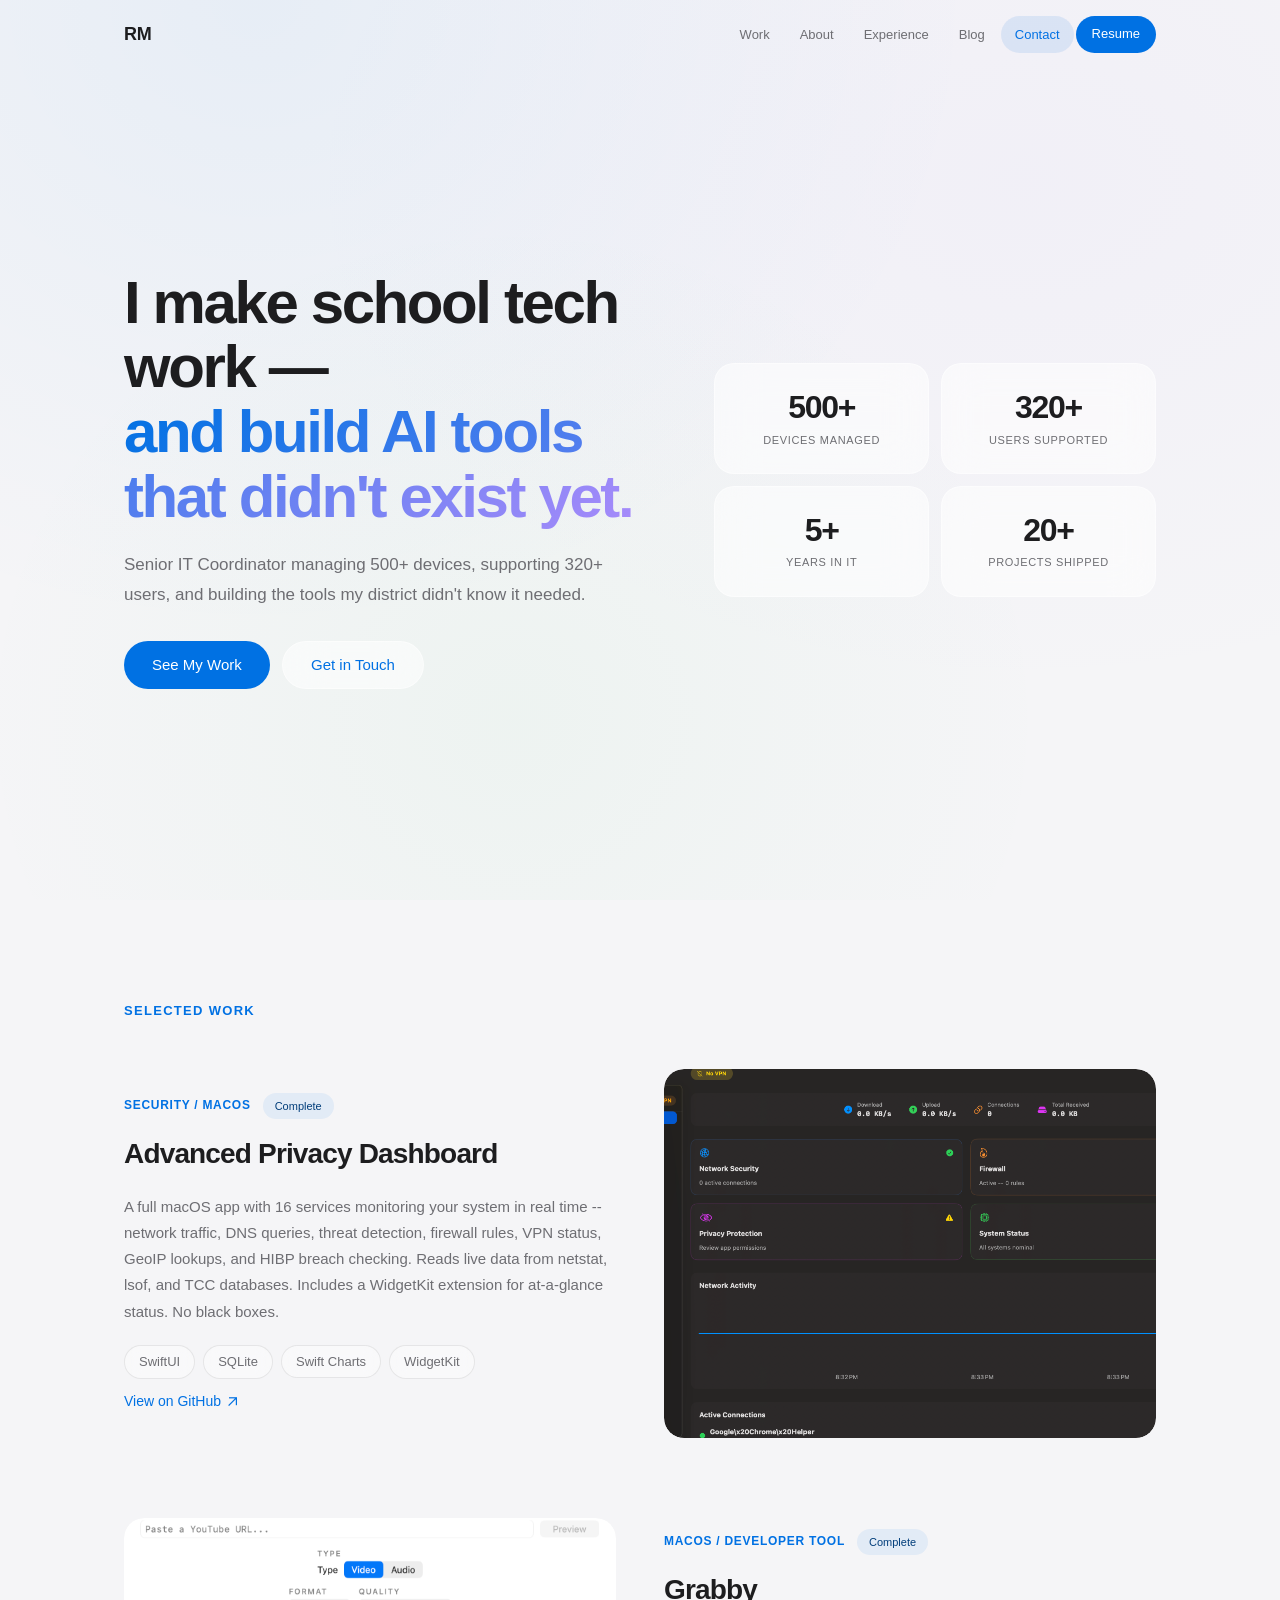
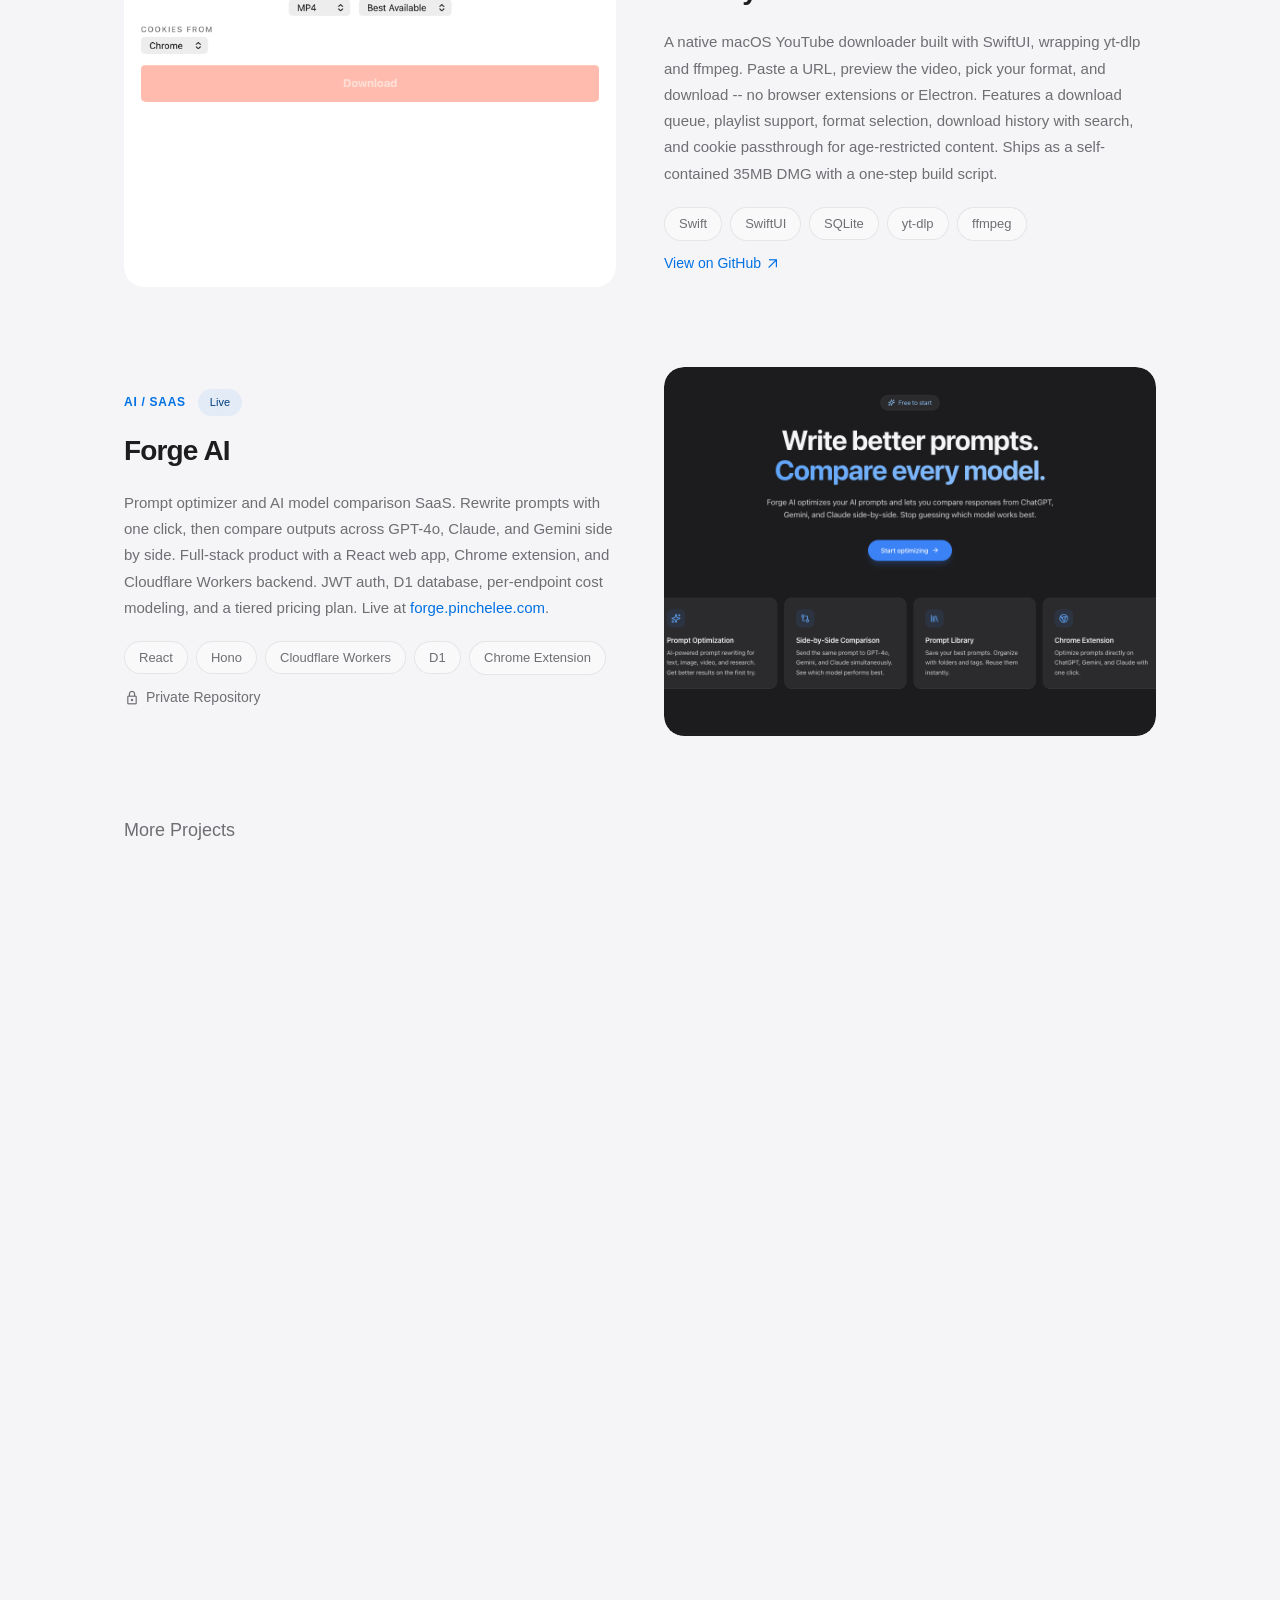
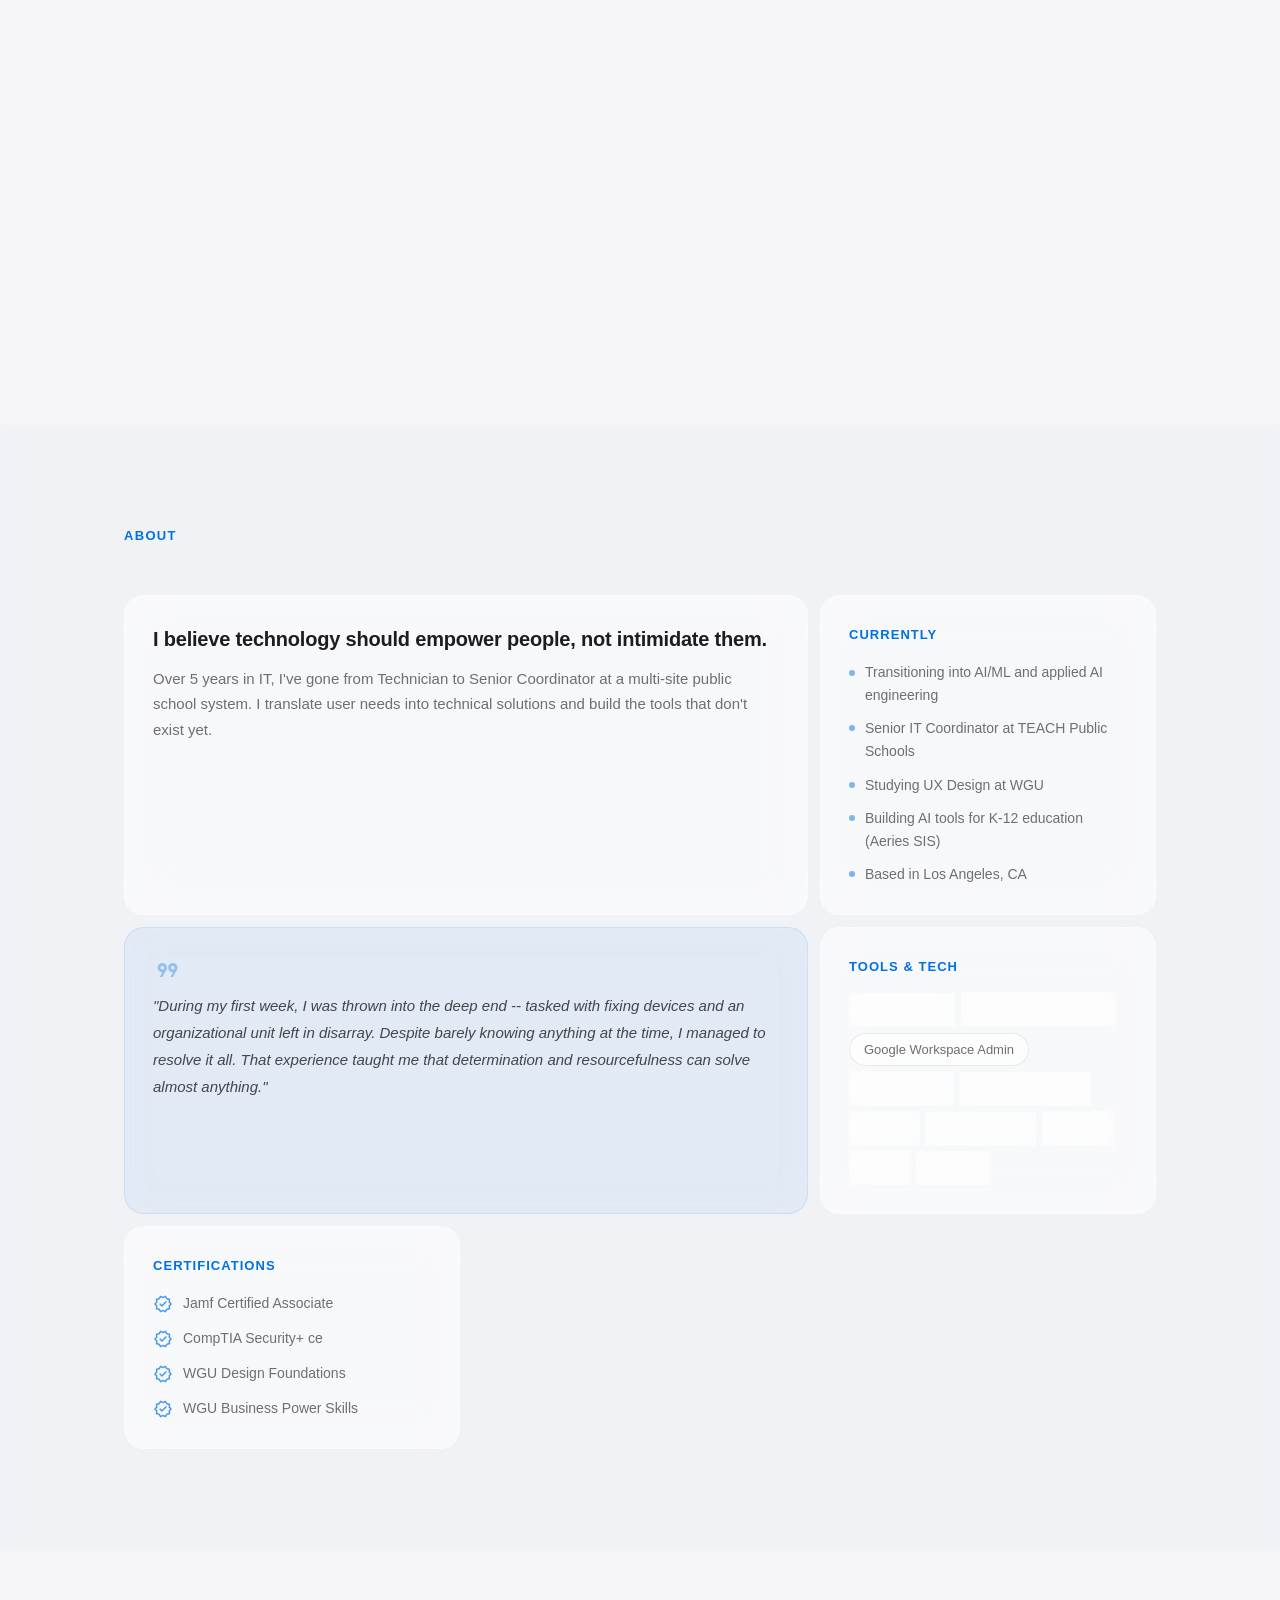
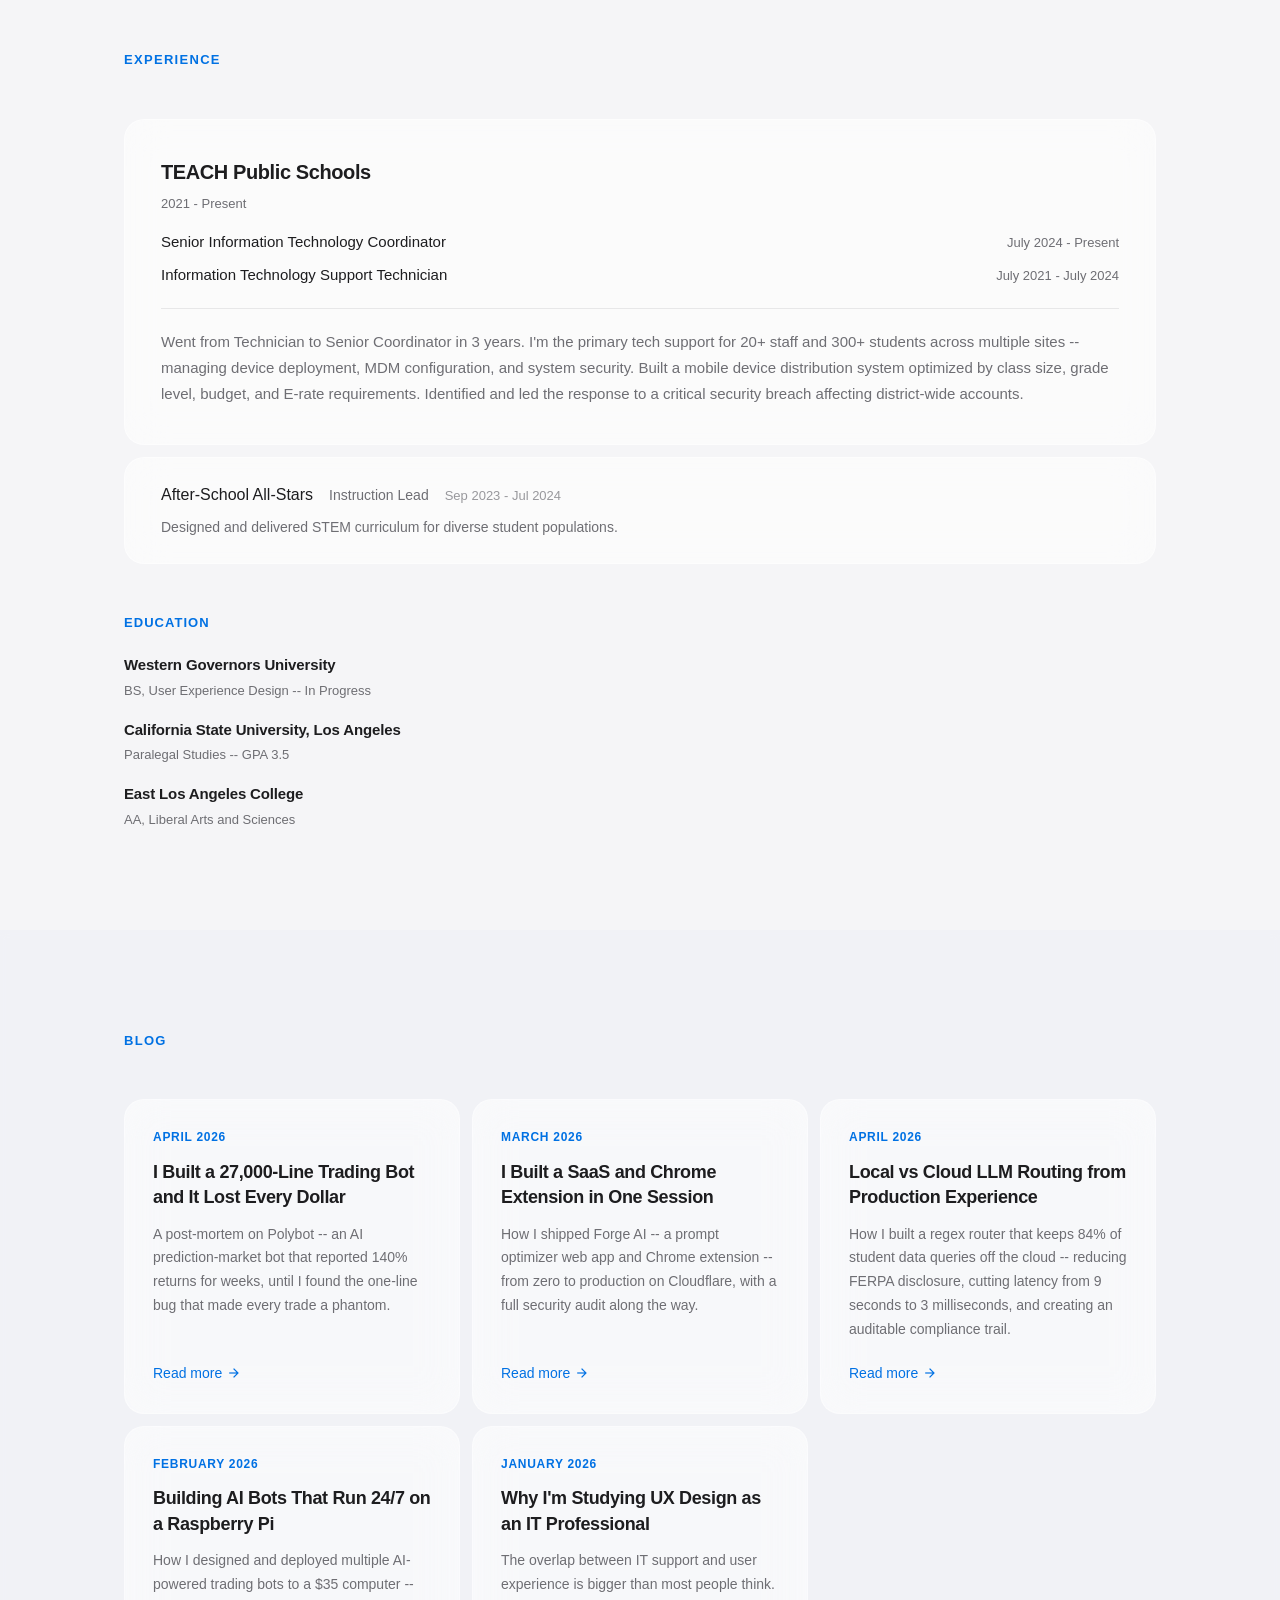
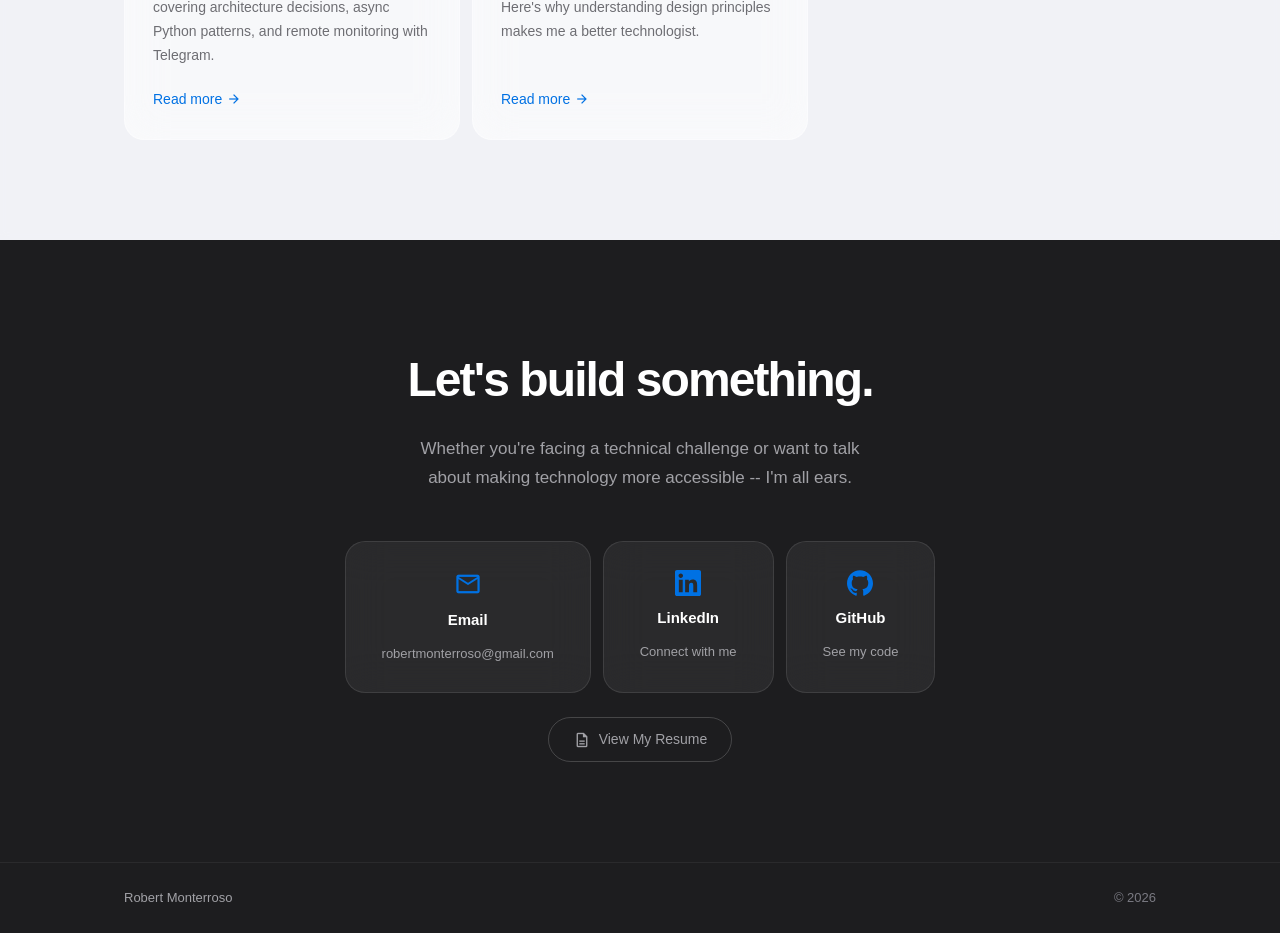
==== commit d2a90dfd: "Add blog post: Local vs Cloud LLM Routing from Production Experience New post about the regex routin" ====
--- a/index.html
+++ b/index.html
@@ -466,10 +466,10 @@
                     <p class="blog-excerpt">How I shipped Forge AI -- a prompt optimizer web app and Chrome extension -- from zero to production on Cloudflare, with a full security audit along the way.</p>
                     <span class="blog-read-more">Read more <span class="material-symbols-outlined" aria-hidden="true">arrow_forward</span></span>
                 </a>
-                <a href="#" class="blog-card">
-                    <span class="blog-date">March 2026</span>
-                    <h3 class="blog-title">Lessons from Managing 500+ Devices Across Multiple School Sites</h3>
-                    <p class="blog-excerpt">What I learned scaling device management, MDM configuration, and security protocols across a growing public school system -- and the tools I built along the way.</p>
+                <a href="blog/local-vs-cloud-llm-routing.html" class="blog-card">
+                    <span class="blog-date">April 2026</span>
+                    <h3 class="blog-title">Local vs Cloud LLM Routing from Production Experience</h3>
+                    <p class="blog-excerpt">How I built a regex router that keeps 84% of student data queries off the cloud -- reducing FERPA disclosure, cutting latency from 9 seconds to 3 milliseconds, and creating an auditable compliance trail.</p>
                     <span class="blog-read-more">Read more <span class="material-symbols-outlined" aria-hidden="true">arrow_forward</span></span>
                 </a>
                 <a href="blog/ai-bots-on-a-raspberry-pi.html" class="blog-card">
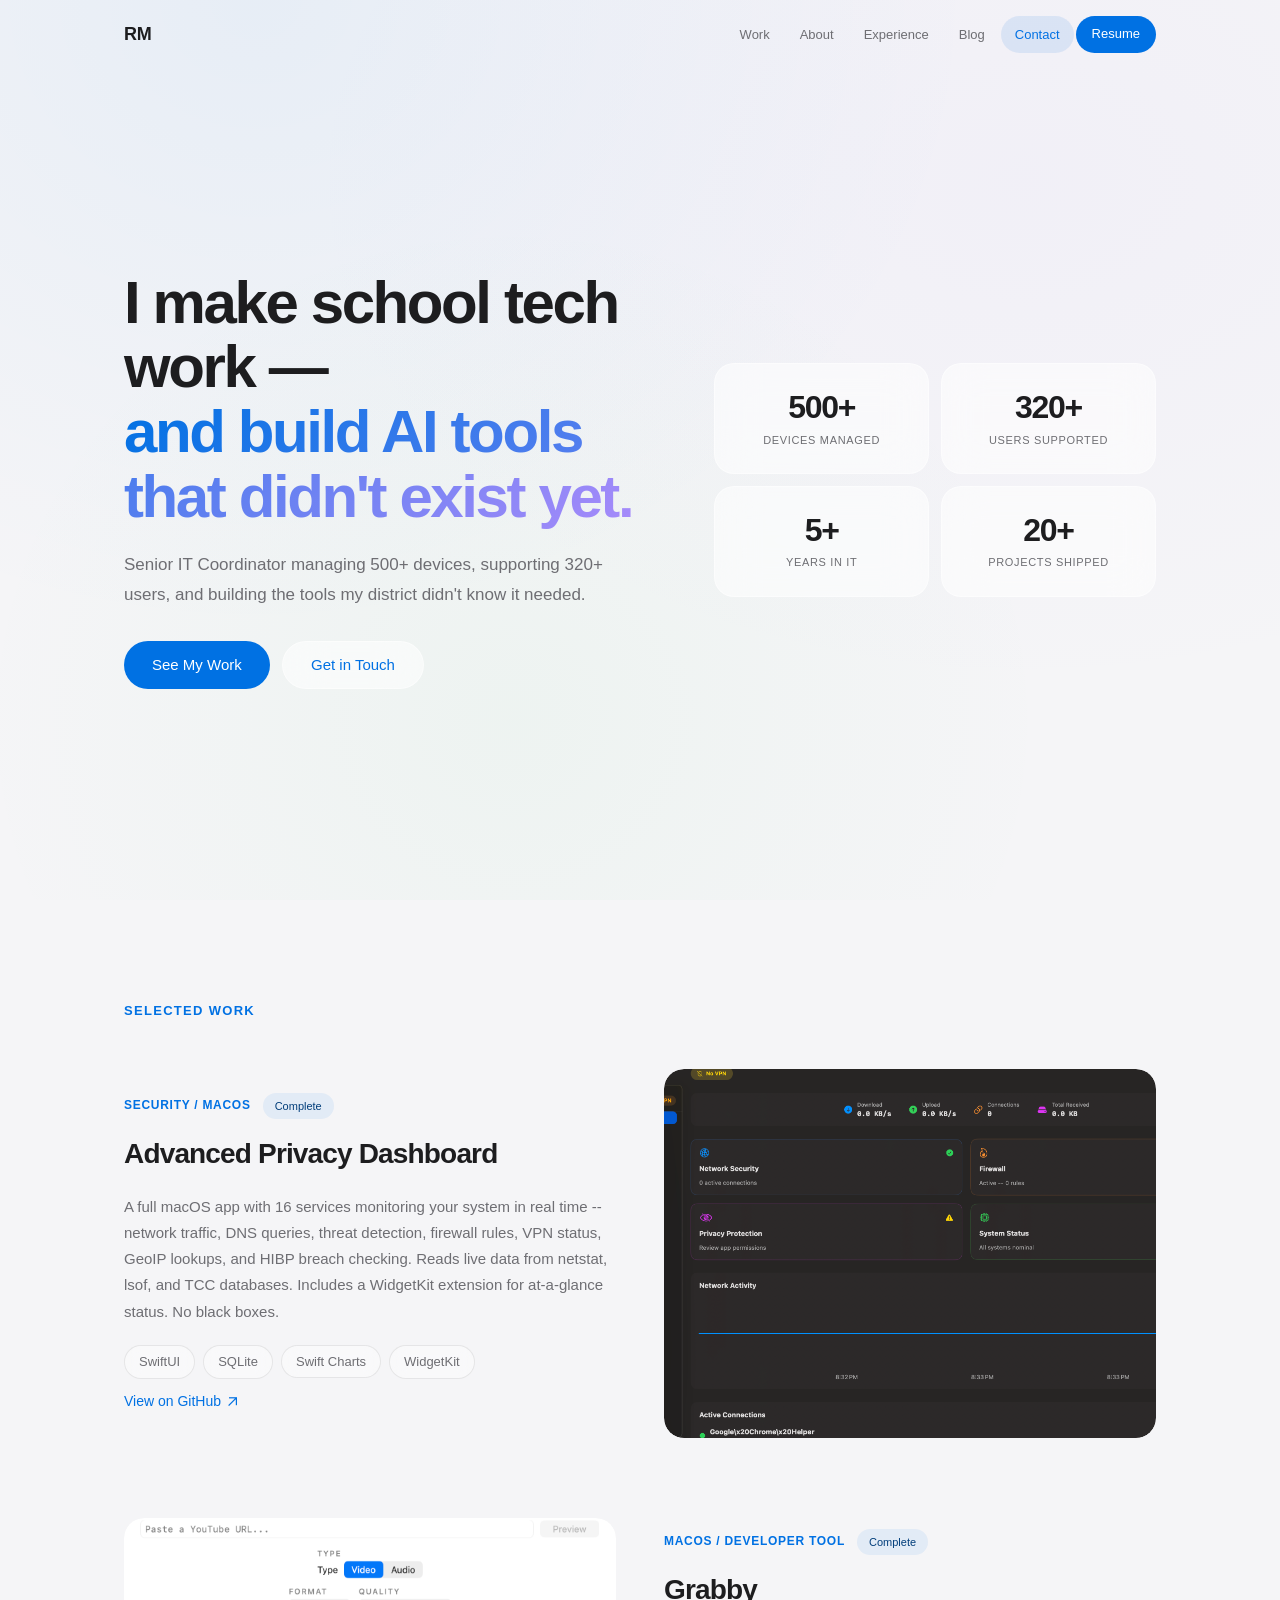
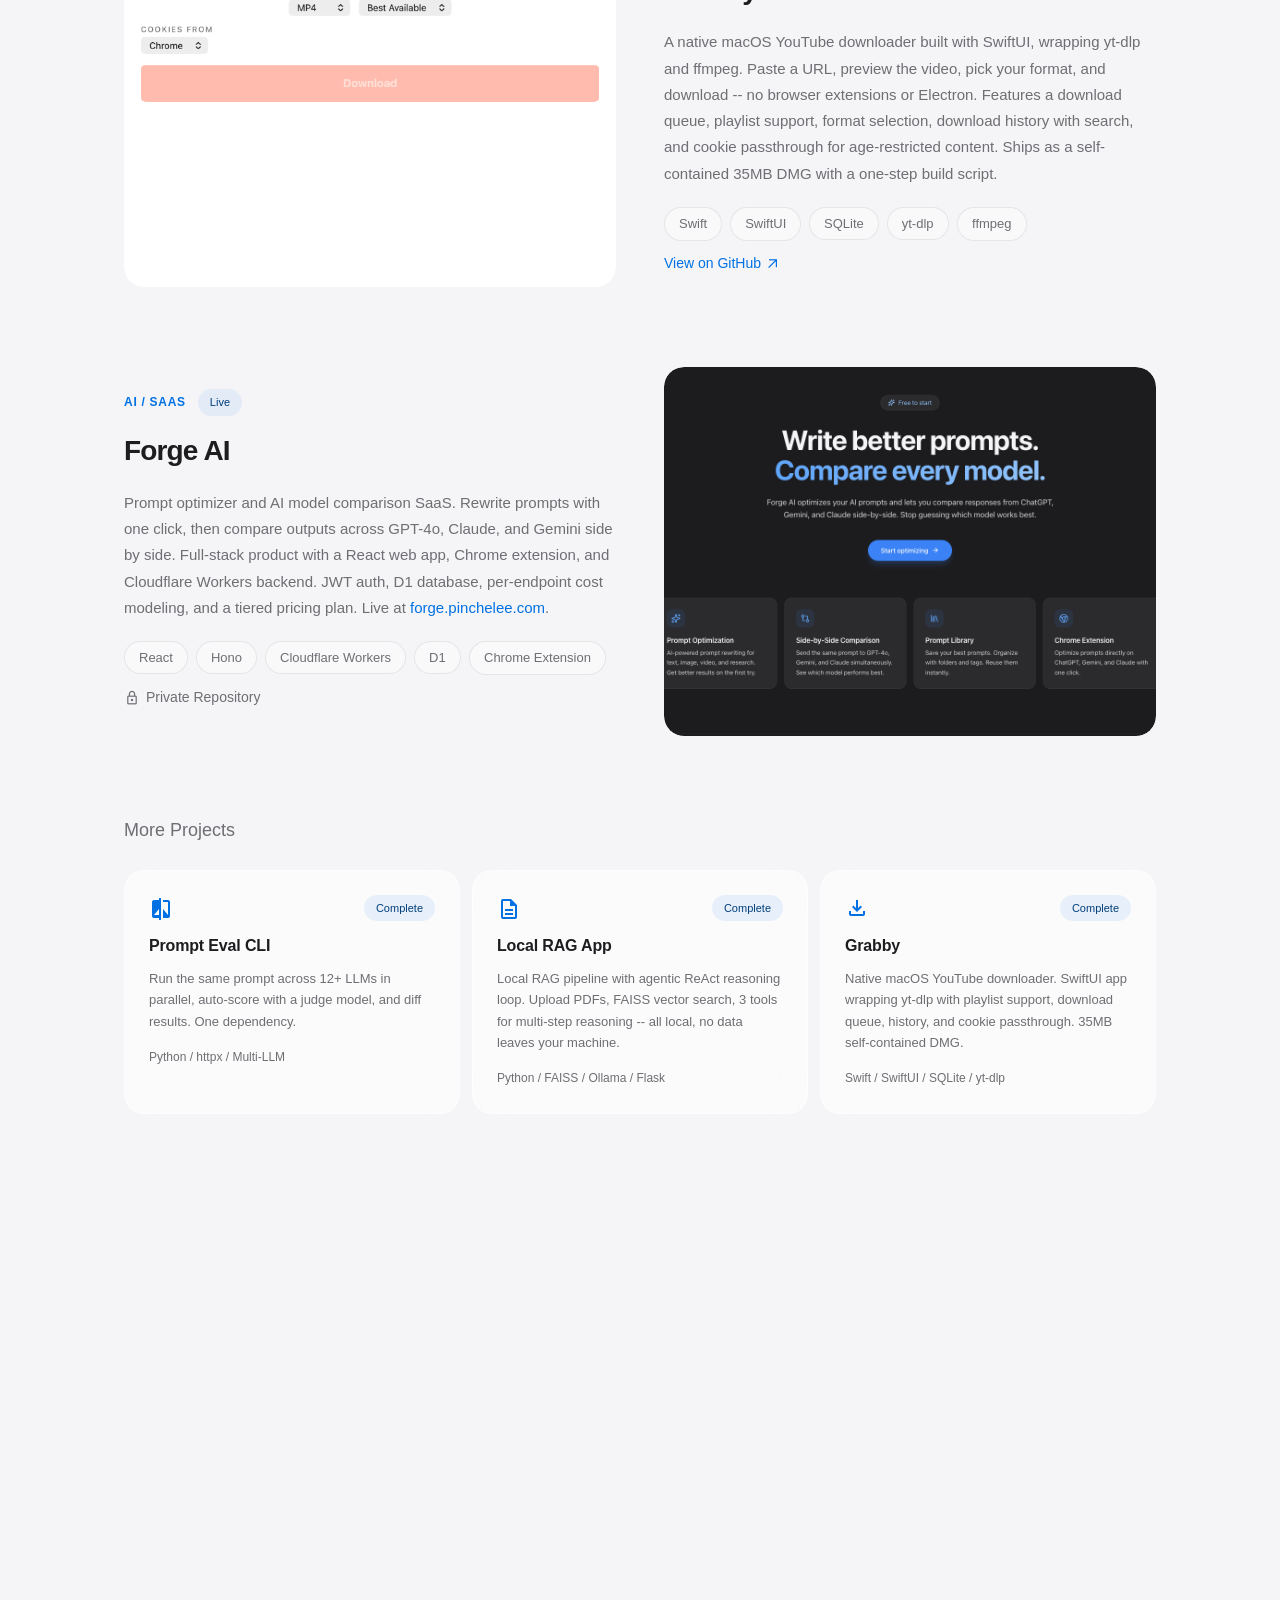
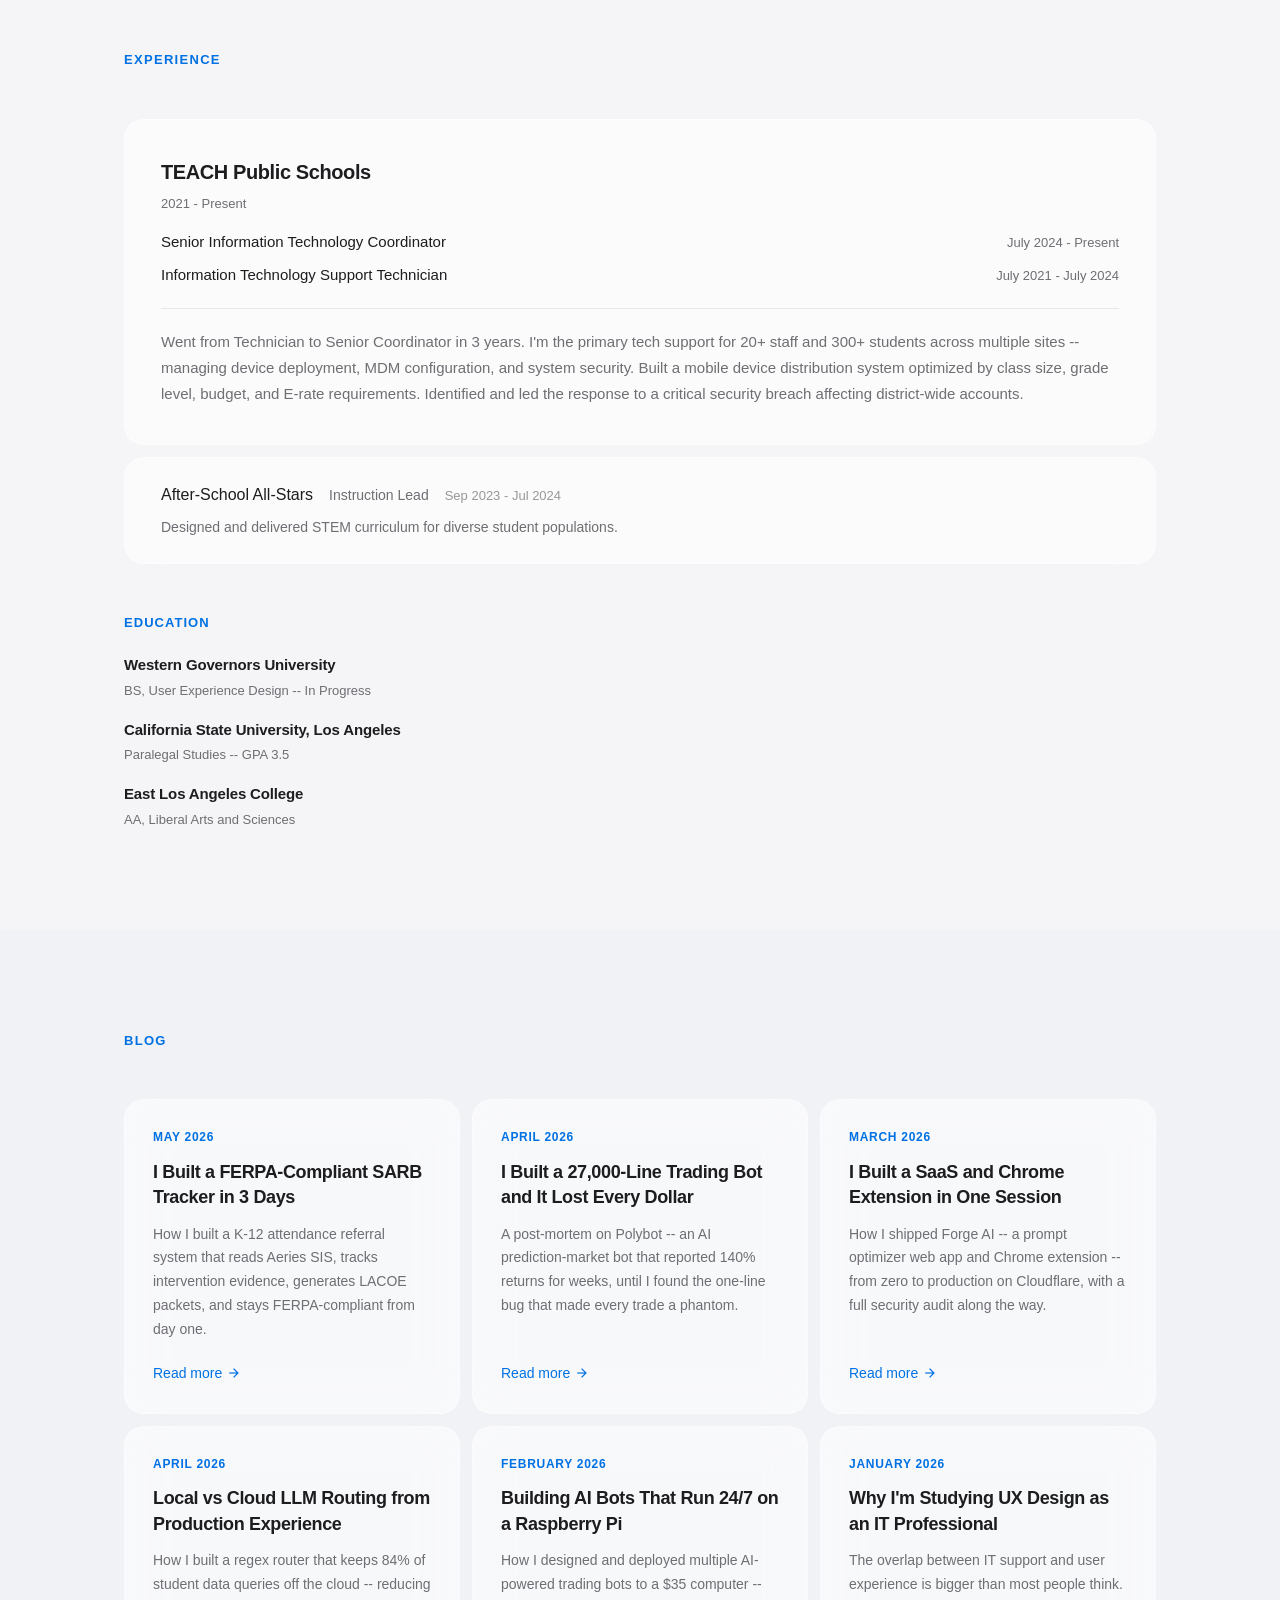
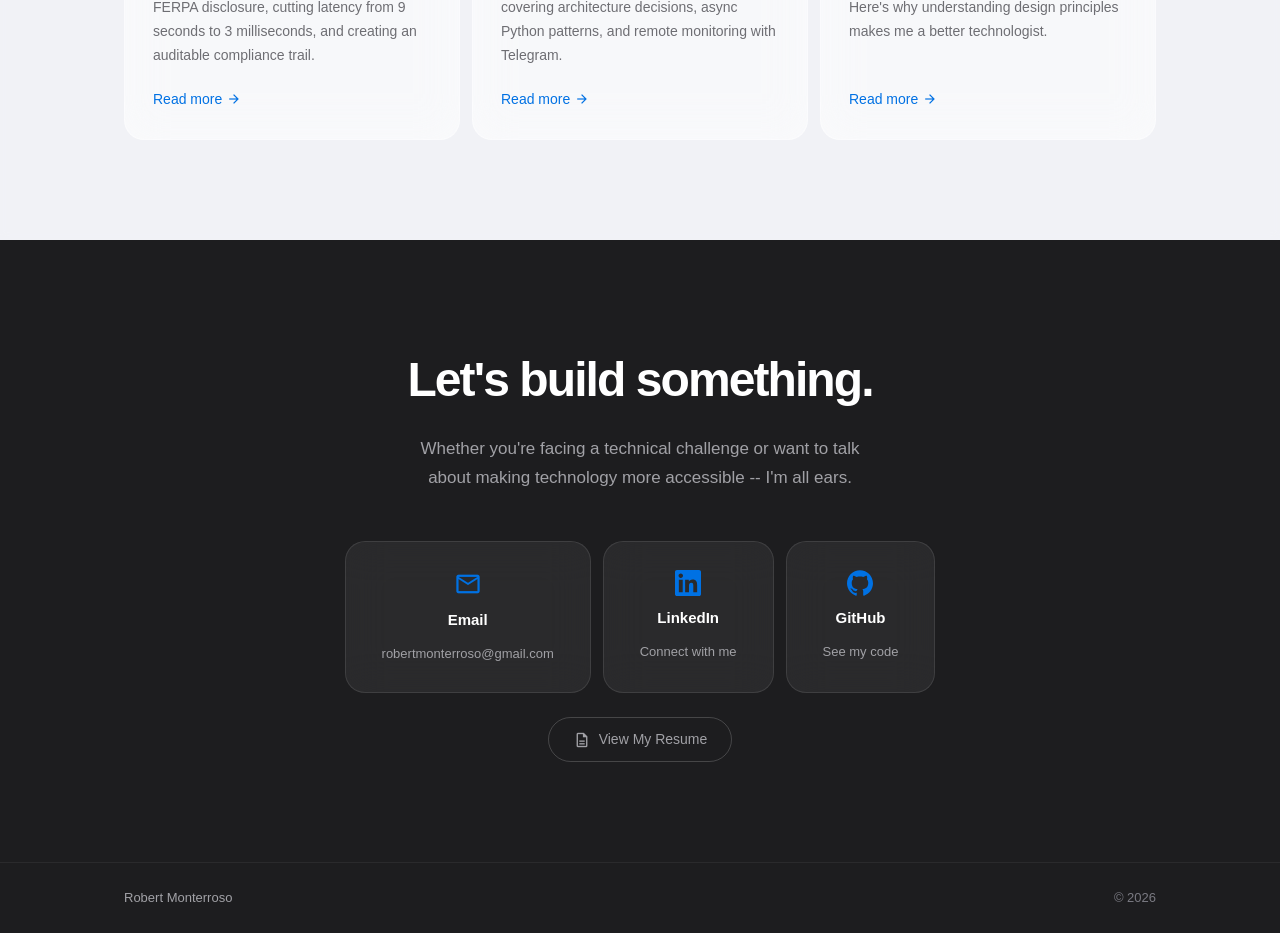
==== commit 0e8f2735: "Add SARB Tracker blog post New post covering the 3-day build of a FERPA-compliant K-12 attendance re" ====
--- a/index.html
+++ b/index.html
@@ -454,6 +454,12 @@
         <div class="container">
             <h2 class="section-label">Blog</h2>
             <div class="blog-grid">
+                <a href="blog/sarb-tracker-mvp.html" class="blog-card">
+                    <span class="blog-date">May 2026</span>
+                    <h3 class="blog-title">I Built a FERPA-Compliant SARB Tracker in 3 Days</h3>
+                    <p class="blog-excerpt">How I built a K-12 attendance referral system that reads Aeries SIS, tracks intervention evidence, generates LACOE packets, and stays FERPA-compliant from day one.</p>
+                    <span class="blog-read-more">Read more <span class="material-symbols-outlined" aria-hidden="true">arrow_forward</span></span>
+                </a>
                 <a href="blog/i-built-a-trading-bot-and-it-lost.html" class="blog-card">
                     <span class="blog-date">April 2026</span>
                     <h3 class="blog-title">I Built a 27,000-Line Trading Bot and It Lost Every Dollar</h3>
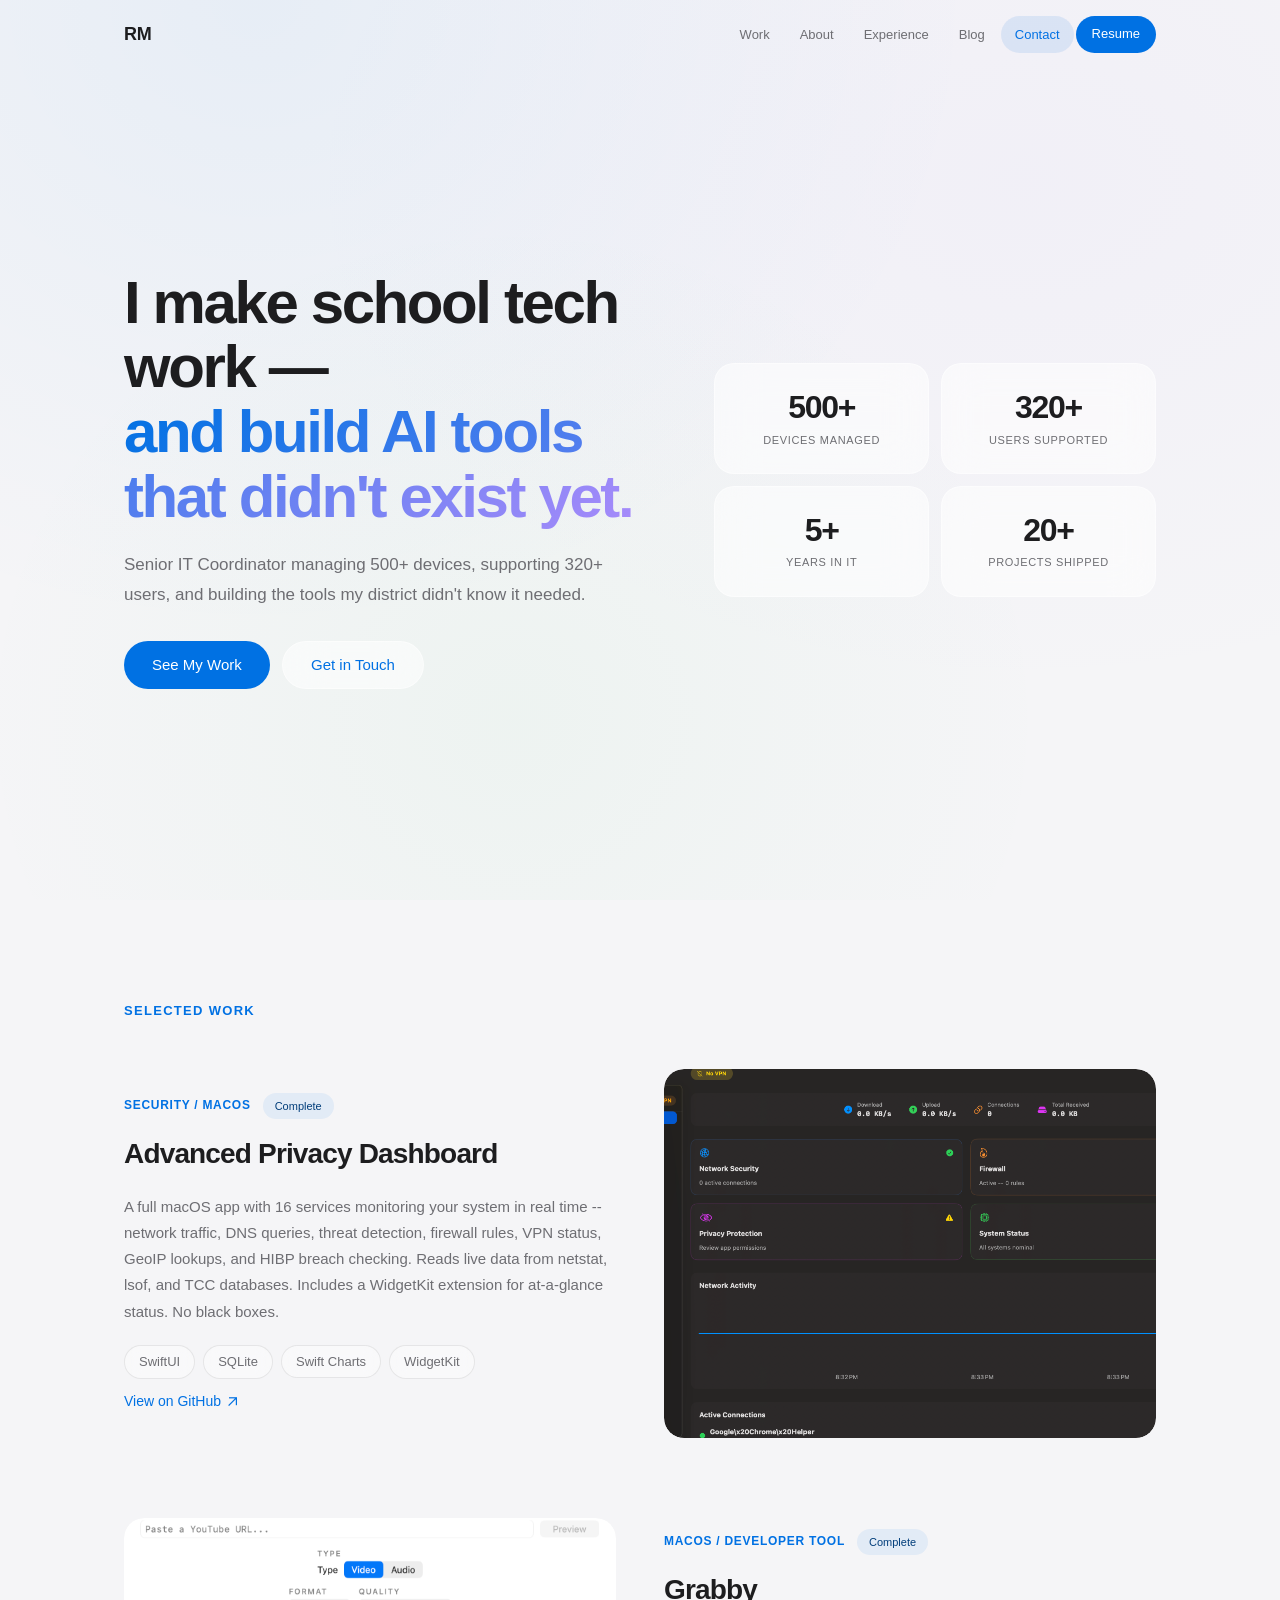
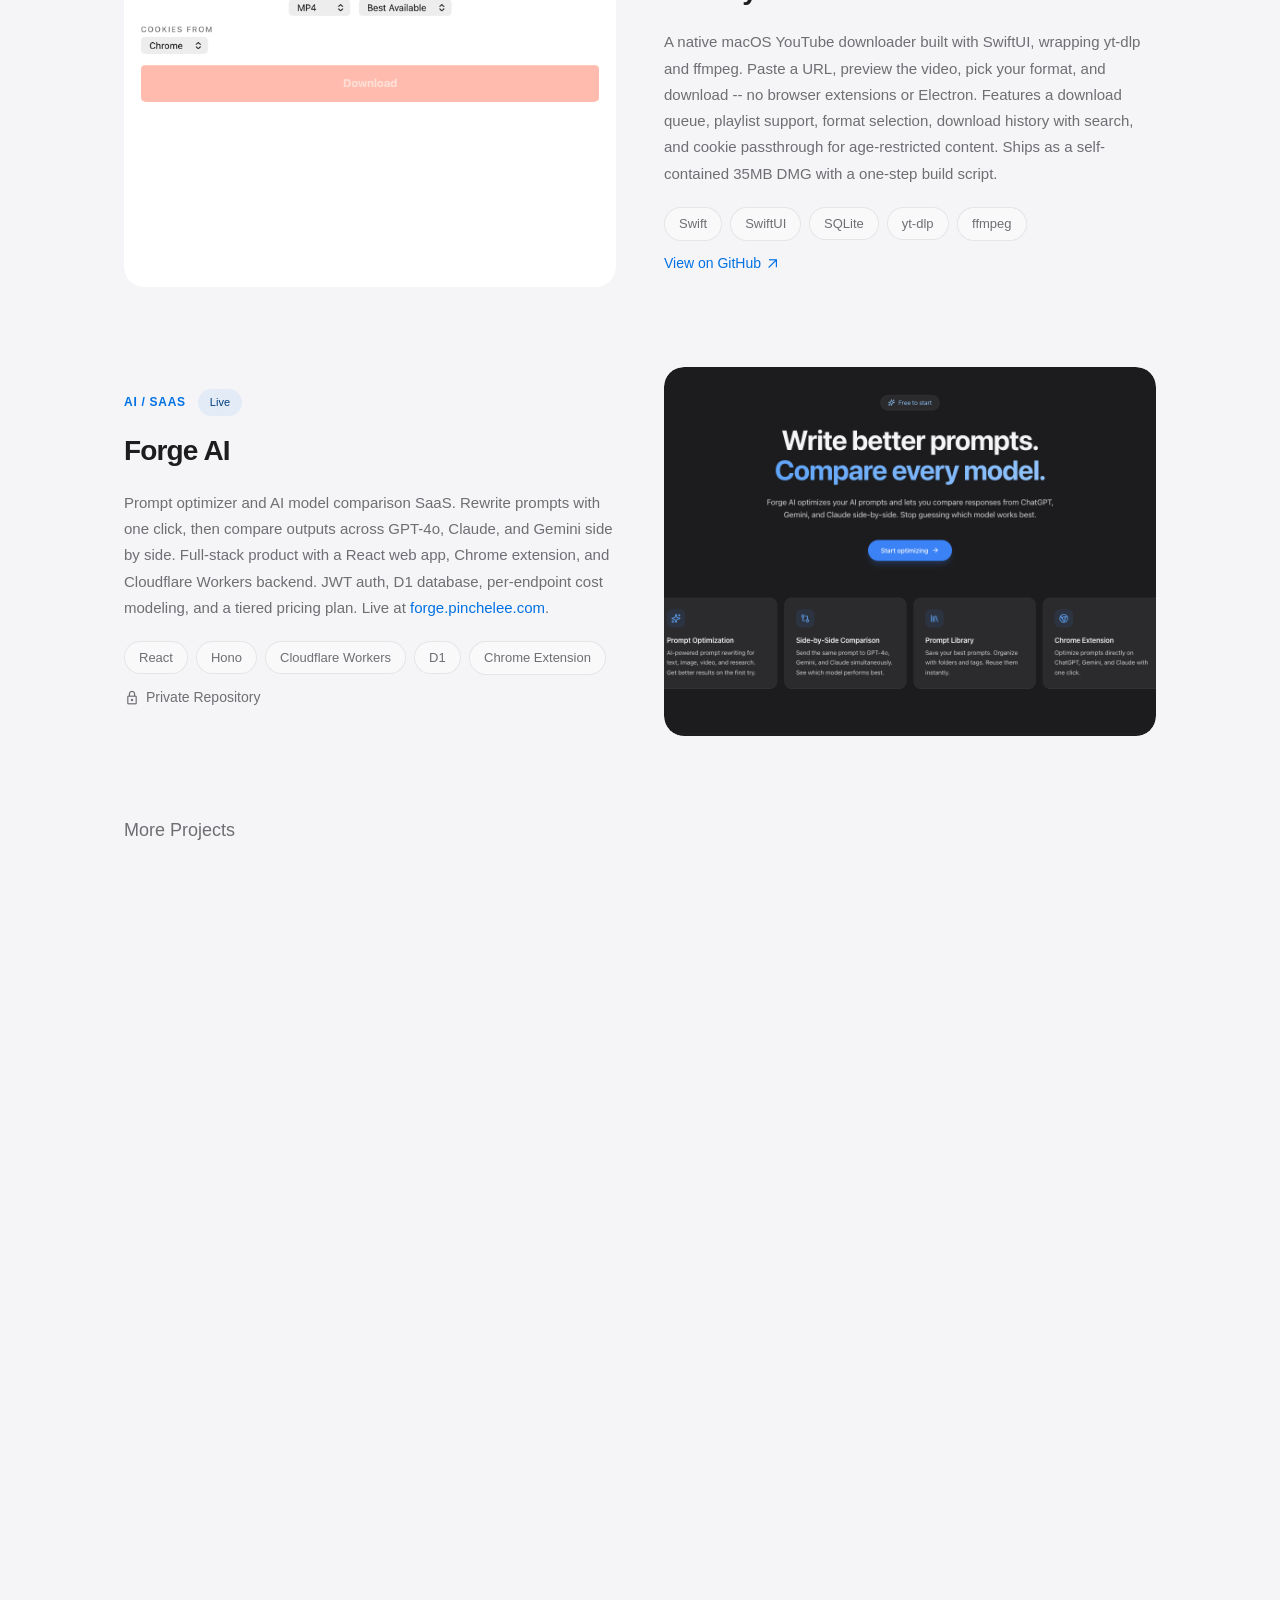
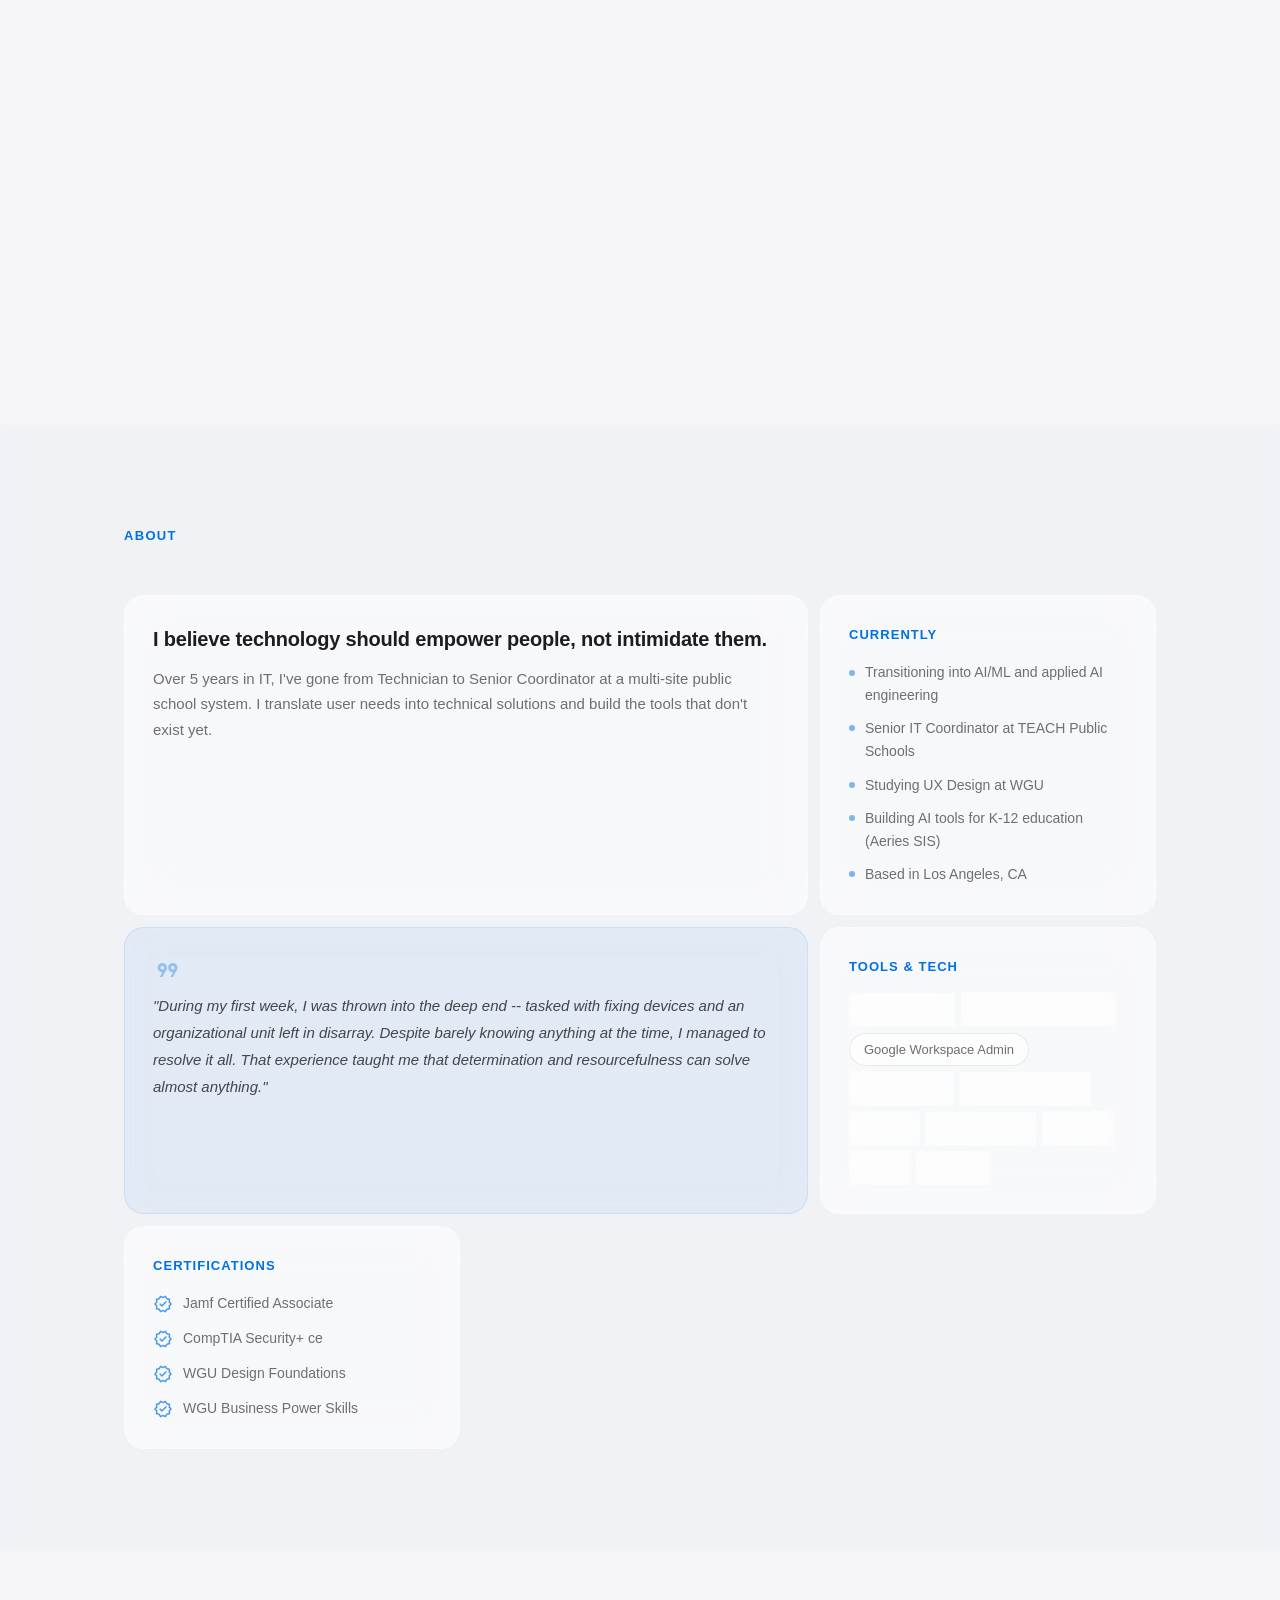
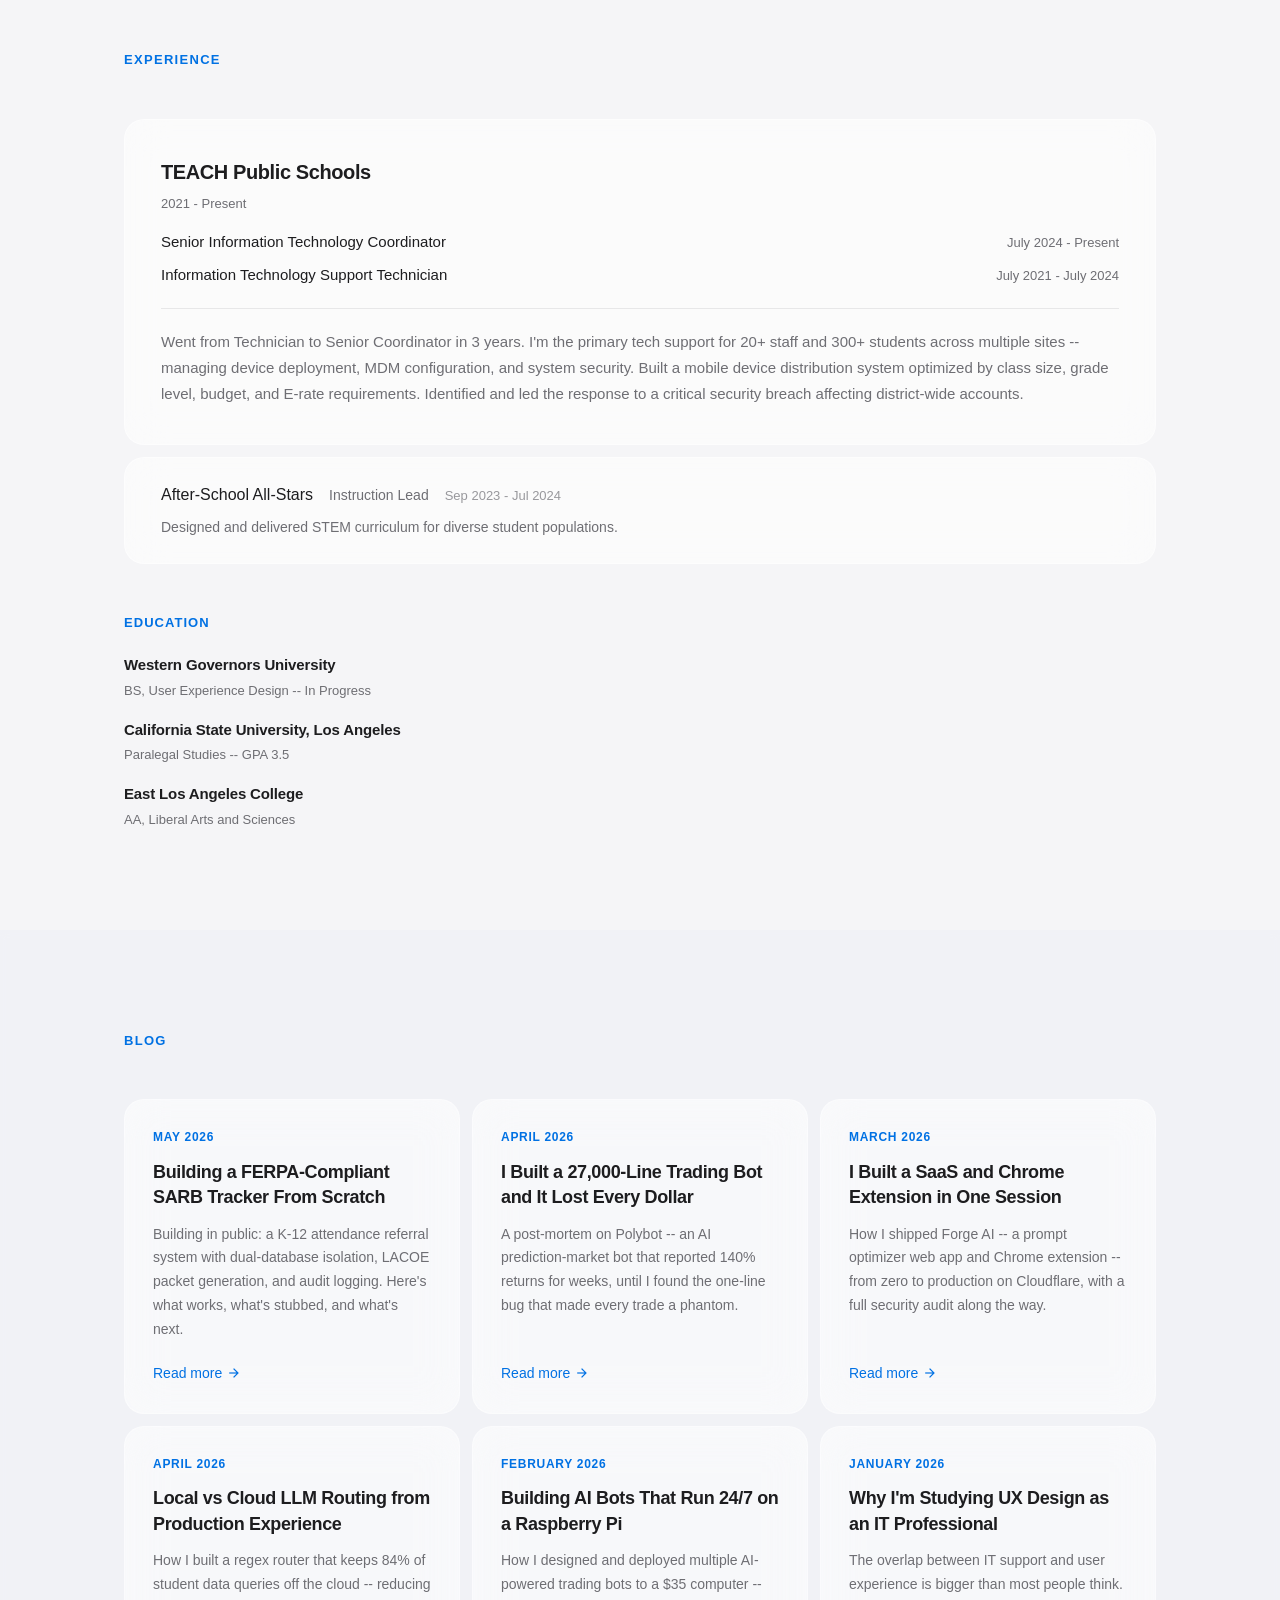
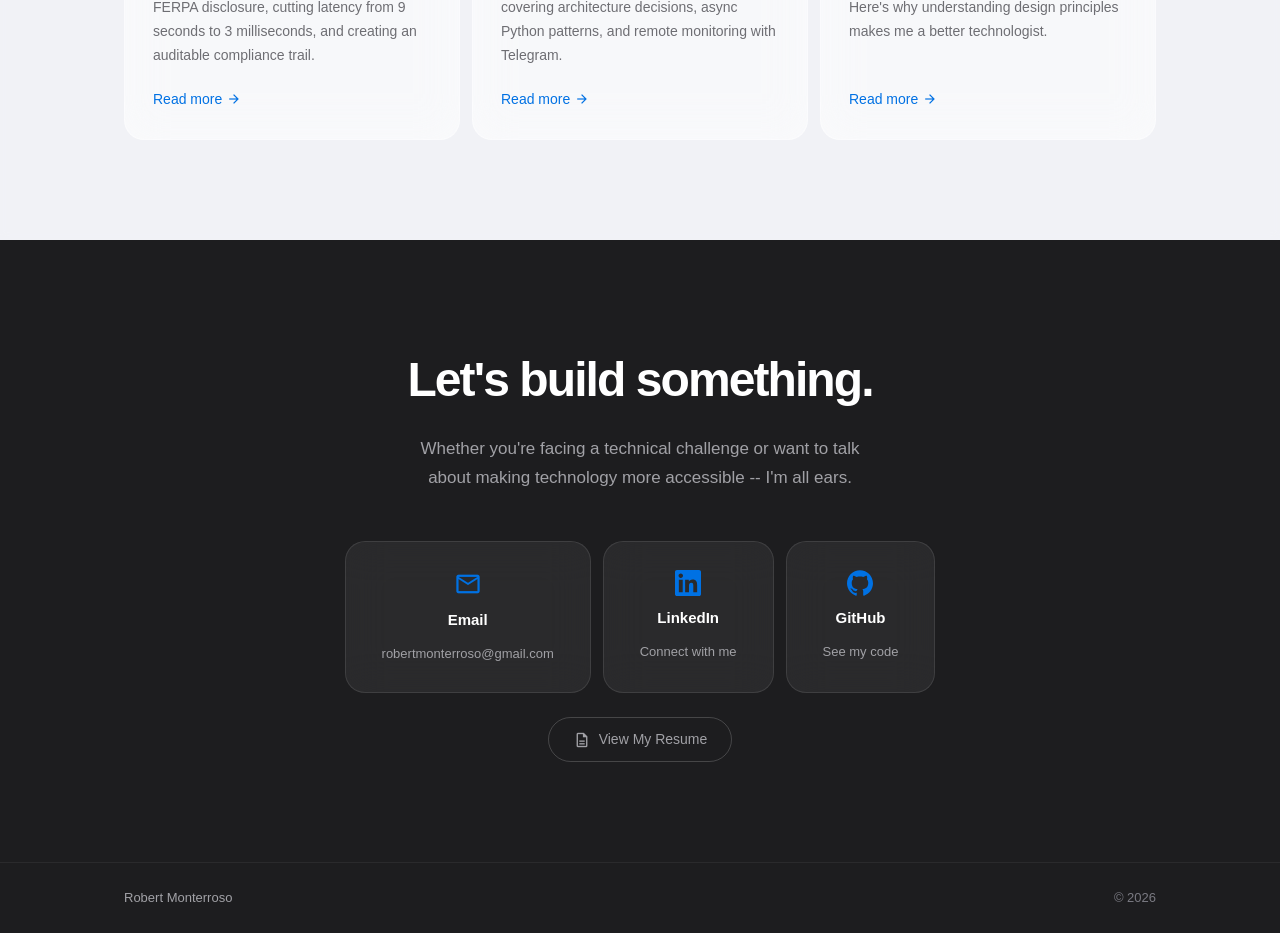
==== commit 737cd045: "Rewrite SARB Tracker blog post — honest build-in-public angle Post now clearly separates what works " ====
--- a/index.html
+++ b/index.html
@@ -456,8 +456,8 @@
             <div class="blog-grid">
                 <a href="blog/sarb-tracker-mvp.html" class="blog-card">
                     <span class="blog-date">May 2026</span>
-                    <h3 class="blog-title">I Built a FERPA-Compliant SARB Tracker in 3 Days</h3>
-                    <p class="blog-excerpt">How I built a K-12 attendance referral system that reads Aeries SIS, tracks intervention evidence, generates LACOE packets, and stays FERPA-compliant from day one.</p>
+                    <h3 class="blog-title">Building a FERPA-Compliant SARB Tracker From Scratch</h3>
+                    <p class="blog-excerpt">Building in public: a K-12 attendance referral system with dual-database isolation, LACOE packet generation, and audit logging. Here's what works, what's stubbed, and what's next.</p>
                     <span class="blog-read-more">Read more <span class="material-symbols-outlined" aria-hidden="true">arrow_forward</span></span>
                 </a>
                 <a href="blog/i-built-a-trading-bot-and-it-lost.html" class="blog-card">
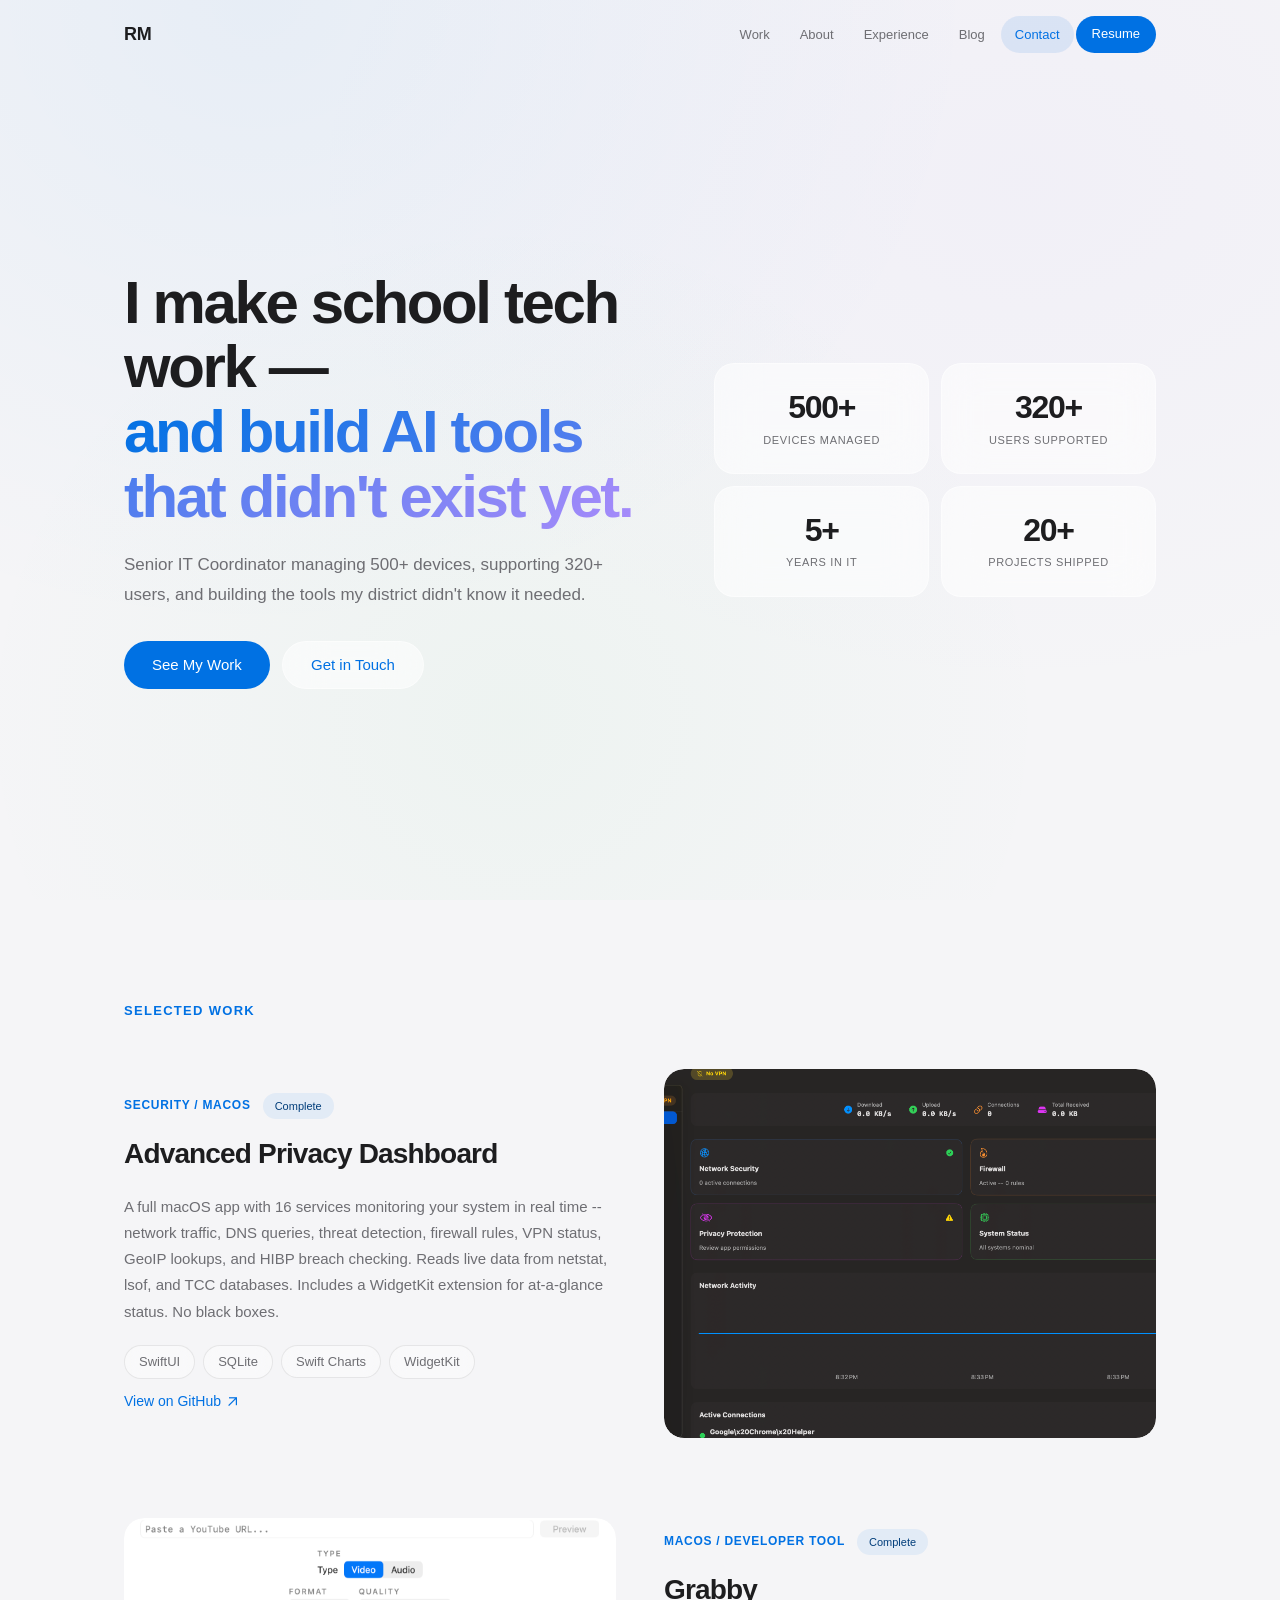
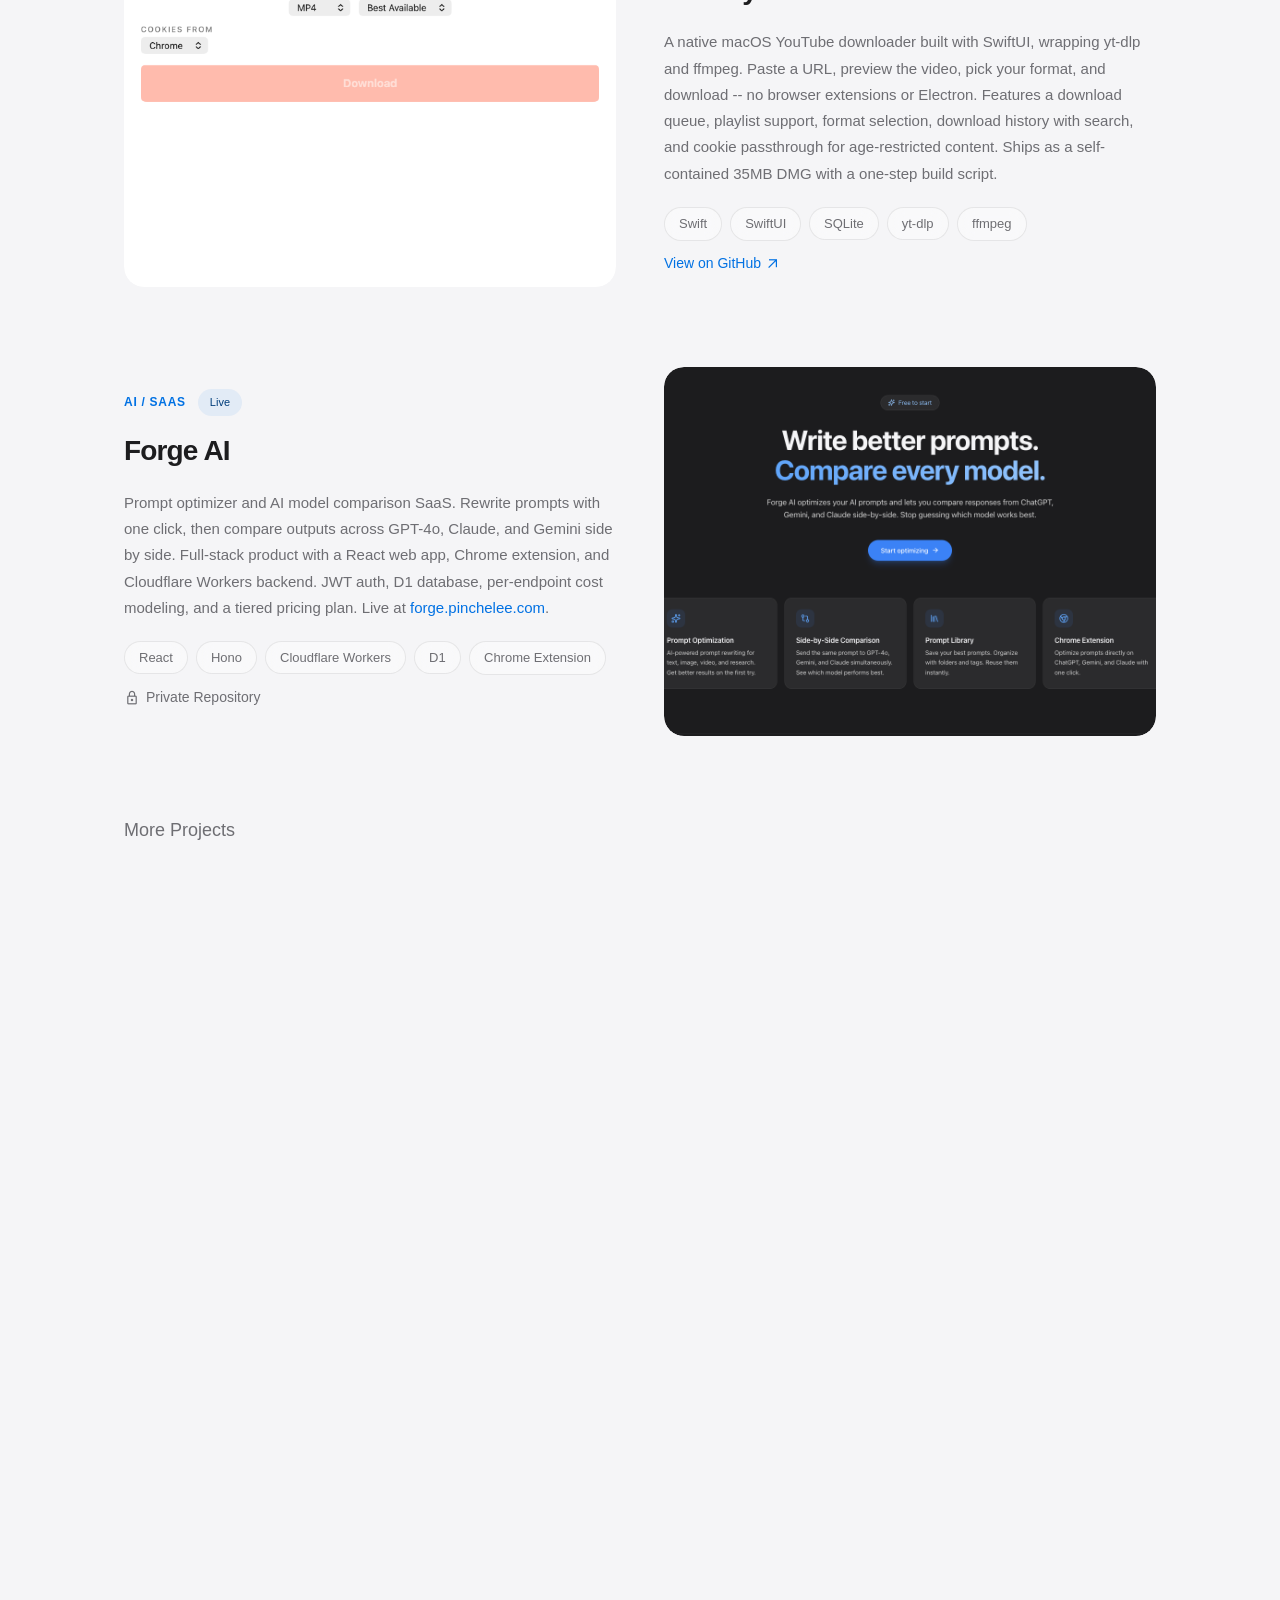
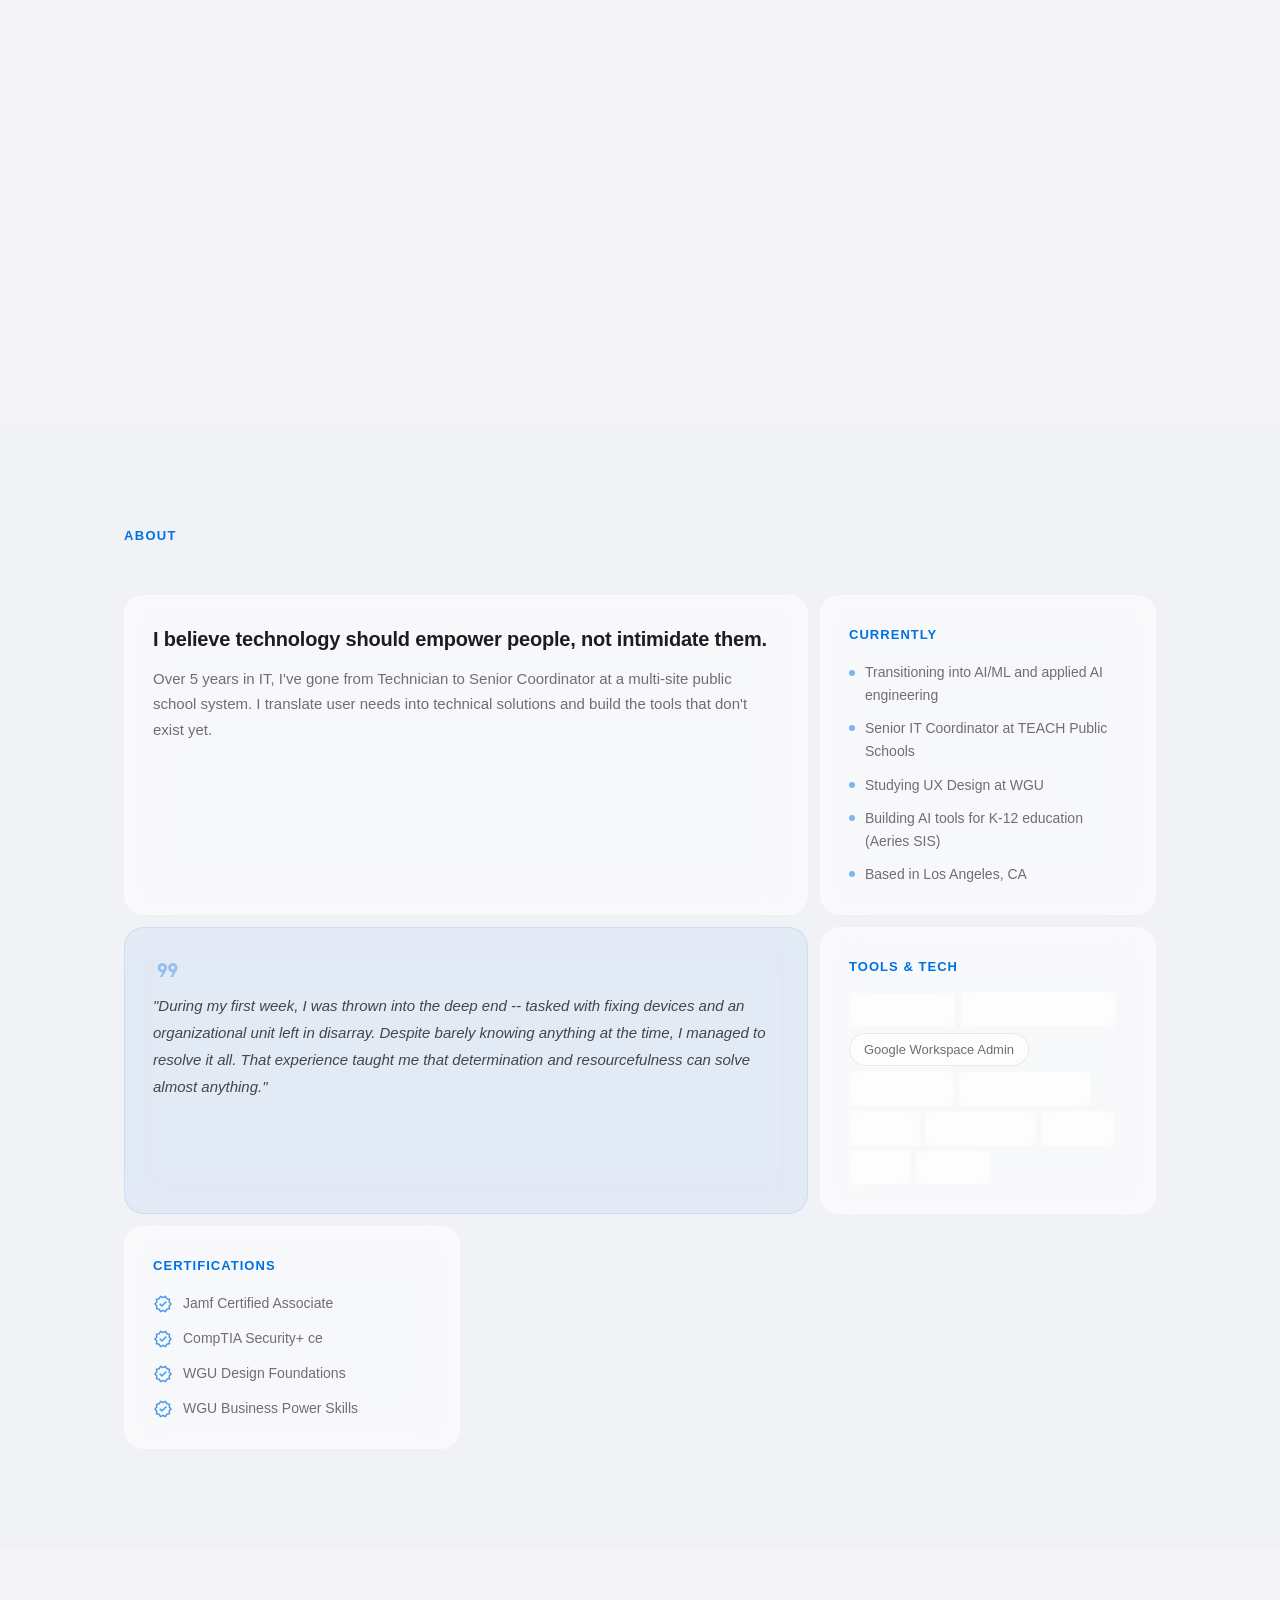
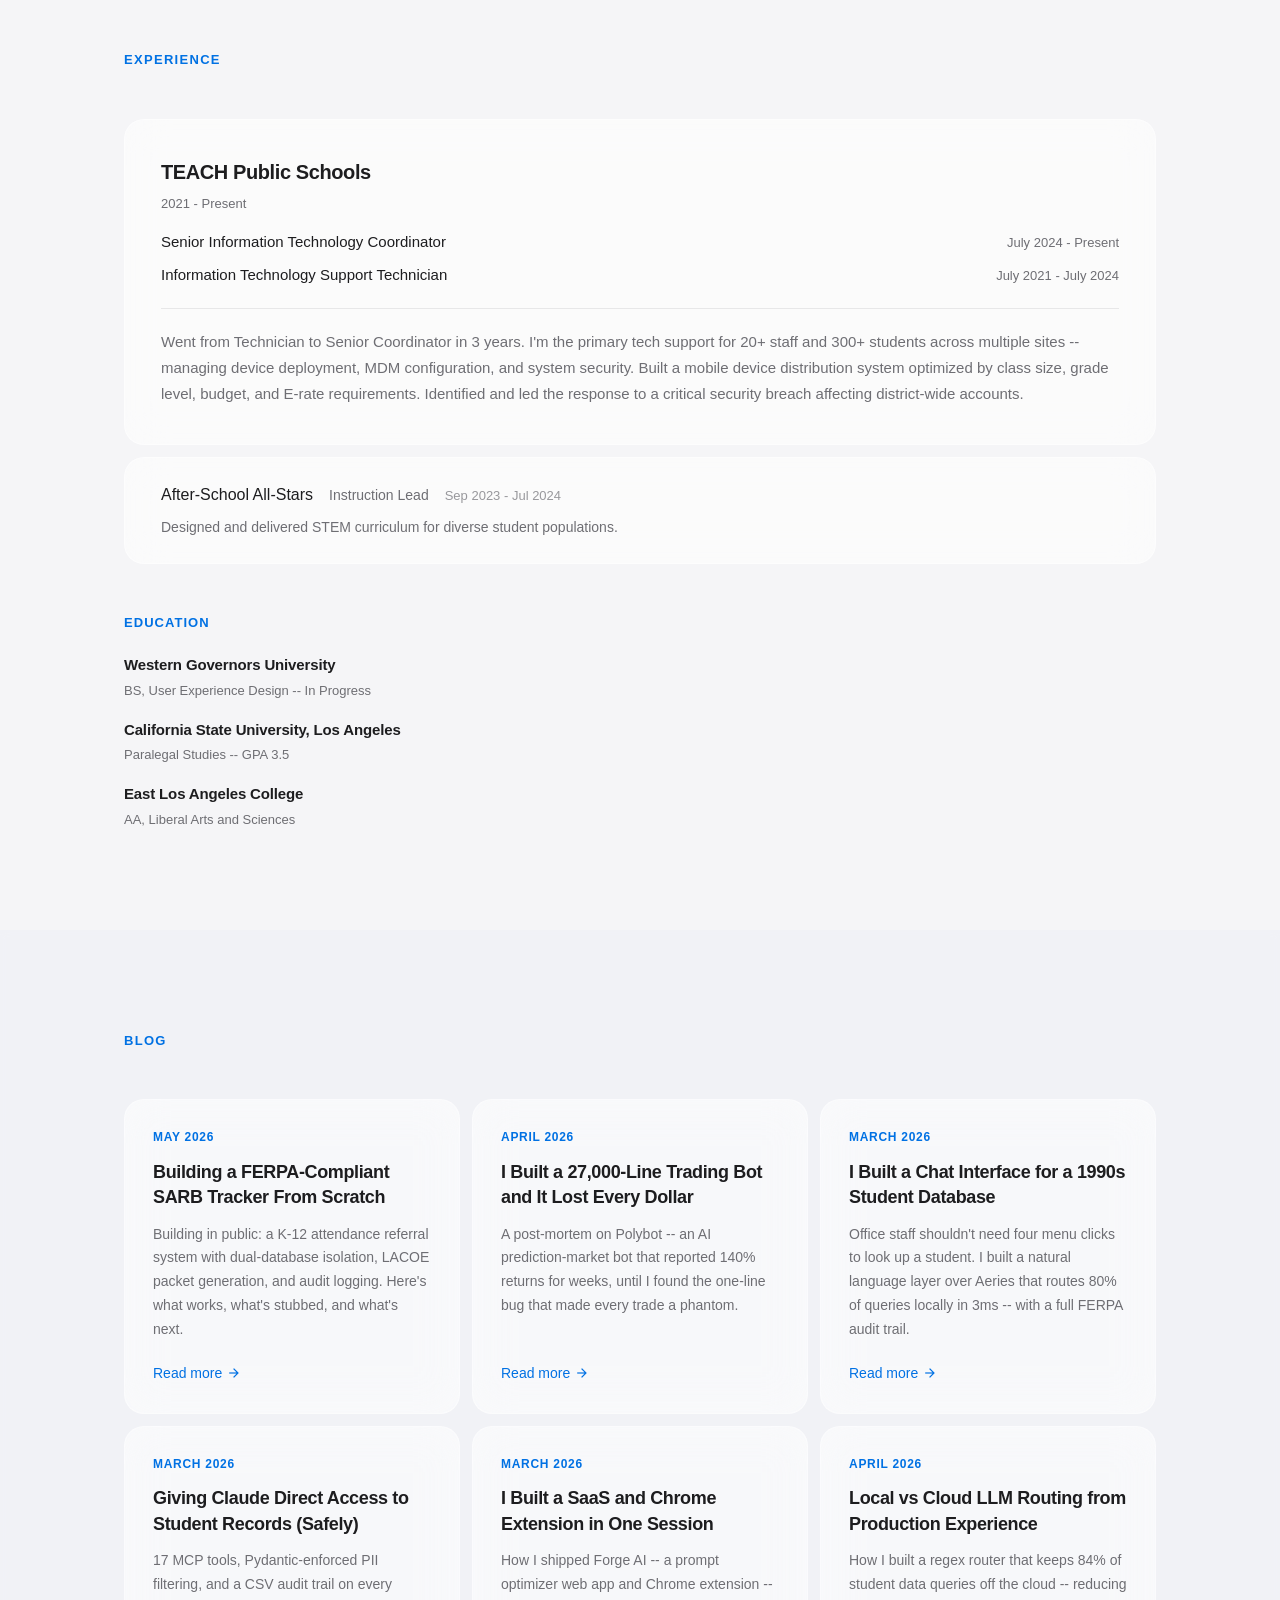
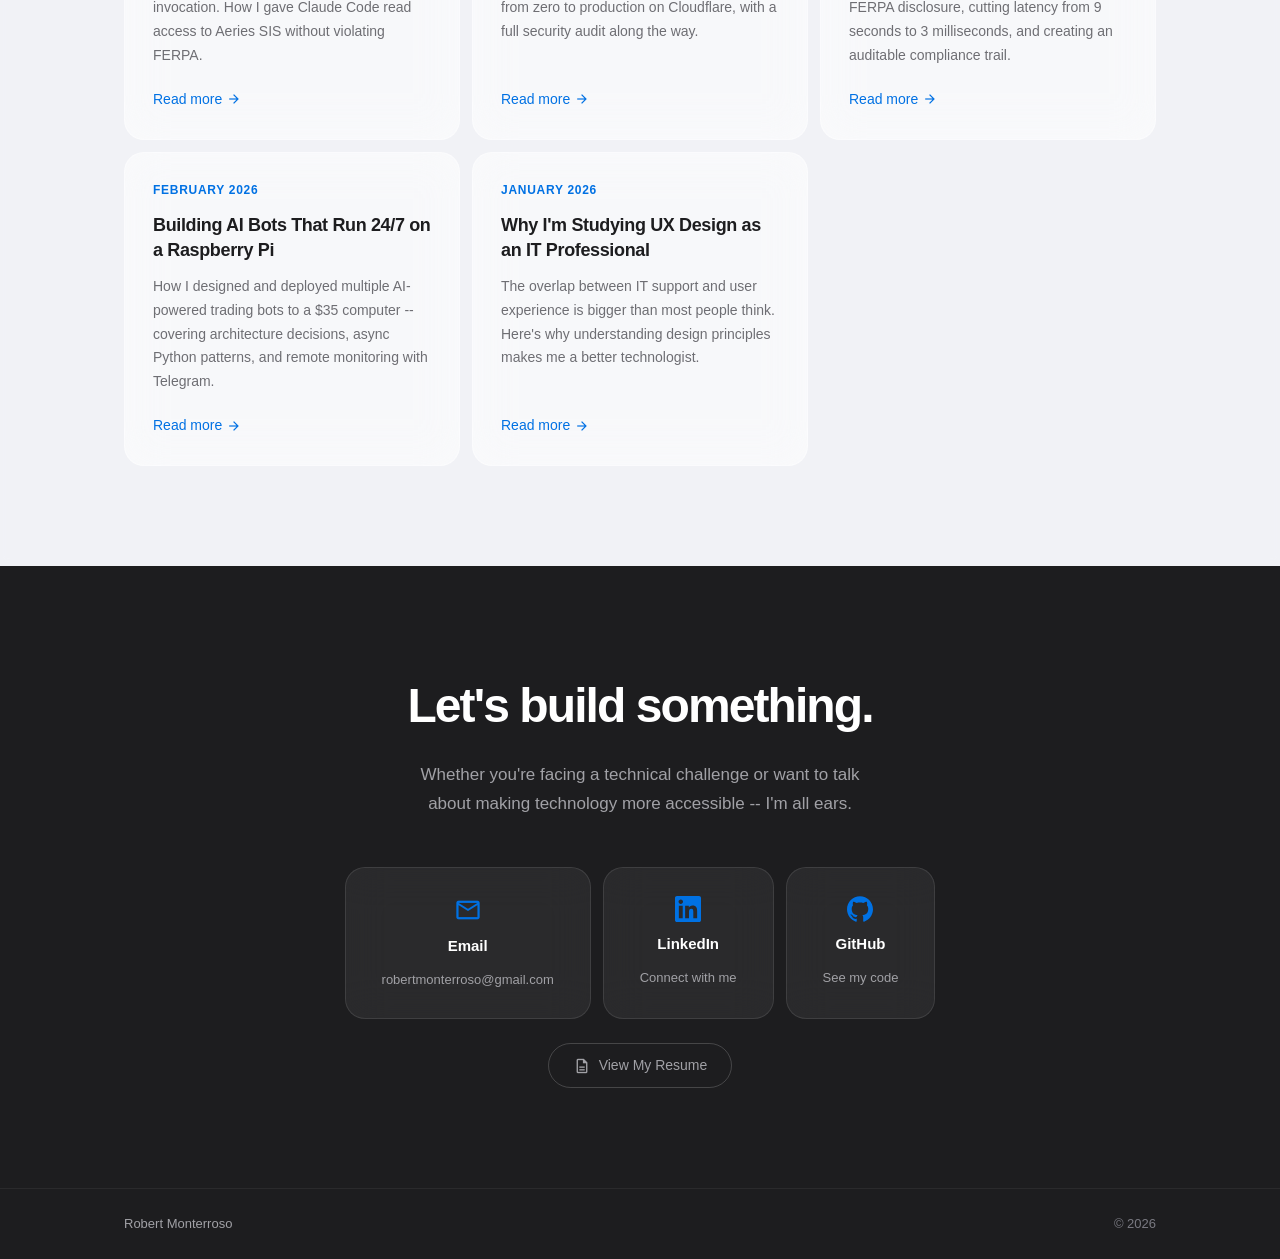
==== commit 9478ae55: "Add Aeries Assistant and MCP Server blog posts Two new build-in-public posts covering the Aeries clu" ====
--- a/index.html
+++ b/index.html
@@ -466,6 +466,18 @@
                     <p class="blog-excerpt">A post-mortem on Polybot -- an AI prediction-market bot that reported 140% returns for weeks, until I found the one-line bug that made every trade a phantom.</p>
                     <span class="blog-read-more">Read more <span class="material-symbols-outlined" aria-hidden="true">arrow_forward</span></span>
                 </a>
+                <a href="blog/aeries-assistant.html" class="blog-card">
+                    <span class="blog-date">March 2026</span>
+                    <h3 class="blog-title">I Built a Chat Interface for a 1990s Student Database</h3>
+                    <p class="blog-excerpt">Office staff shouldn't need four menu clicks to look up a student. I built a natural language layer over Aeries that routes 80% of queries locally in 3ms -- with a full FERPA audit trail.</p>
+                    <span class="blog-read-more">Read more <span class="material-symbols-outlined" aria-hidden="true">arrow_forward</span></span>
+                </a>
+                <a href="blog/aeries-mcp-server.html" class="blog-card">
+                    <span class="blog-date">March 2026</span>
+                    <h3 class="blog-title">Giving Claude Direct Access to Student Records (Safely)</h3>
+                    <p class="blog-excerpt">17 MCP tools, Pydantic-enforced PII filtering, and a CSV audit trail on every invocation. How I gave Claude Code read access to Aeries SIS without violating FERPA.</p>
+                    <span class="blog-read-more">Read more <span class="material-symbols-outlined" aria-hidden="true">arrow_forward</span></span>
+                </a>
                 <a href="blog/forge-ai-launch.html" class="blog-card">
                     <span class="blog-date">March 2026</span>
                     <h3 class="blog-title">I Built a SaaS and Chrome Extension in One Session</h3>
